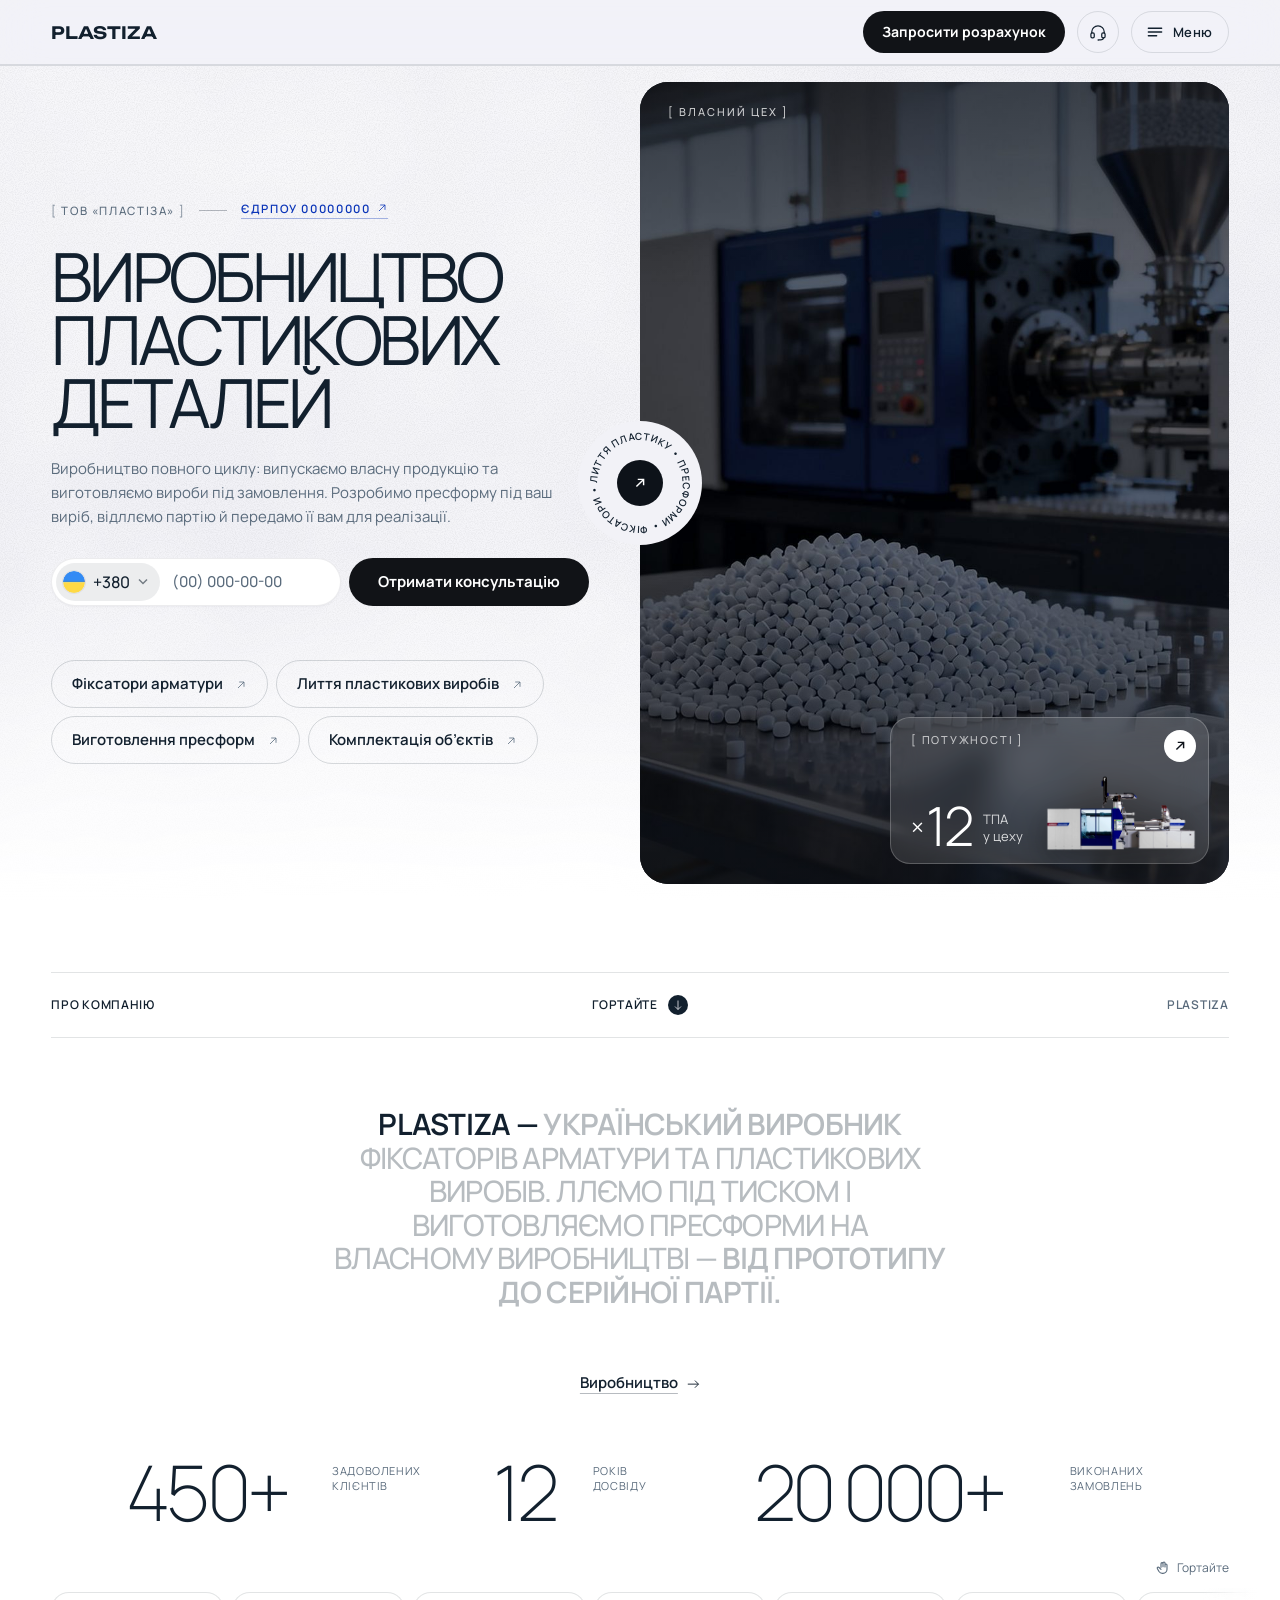
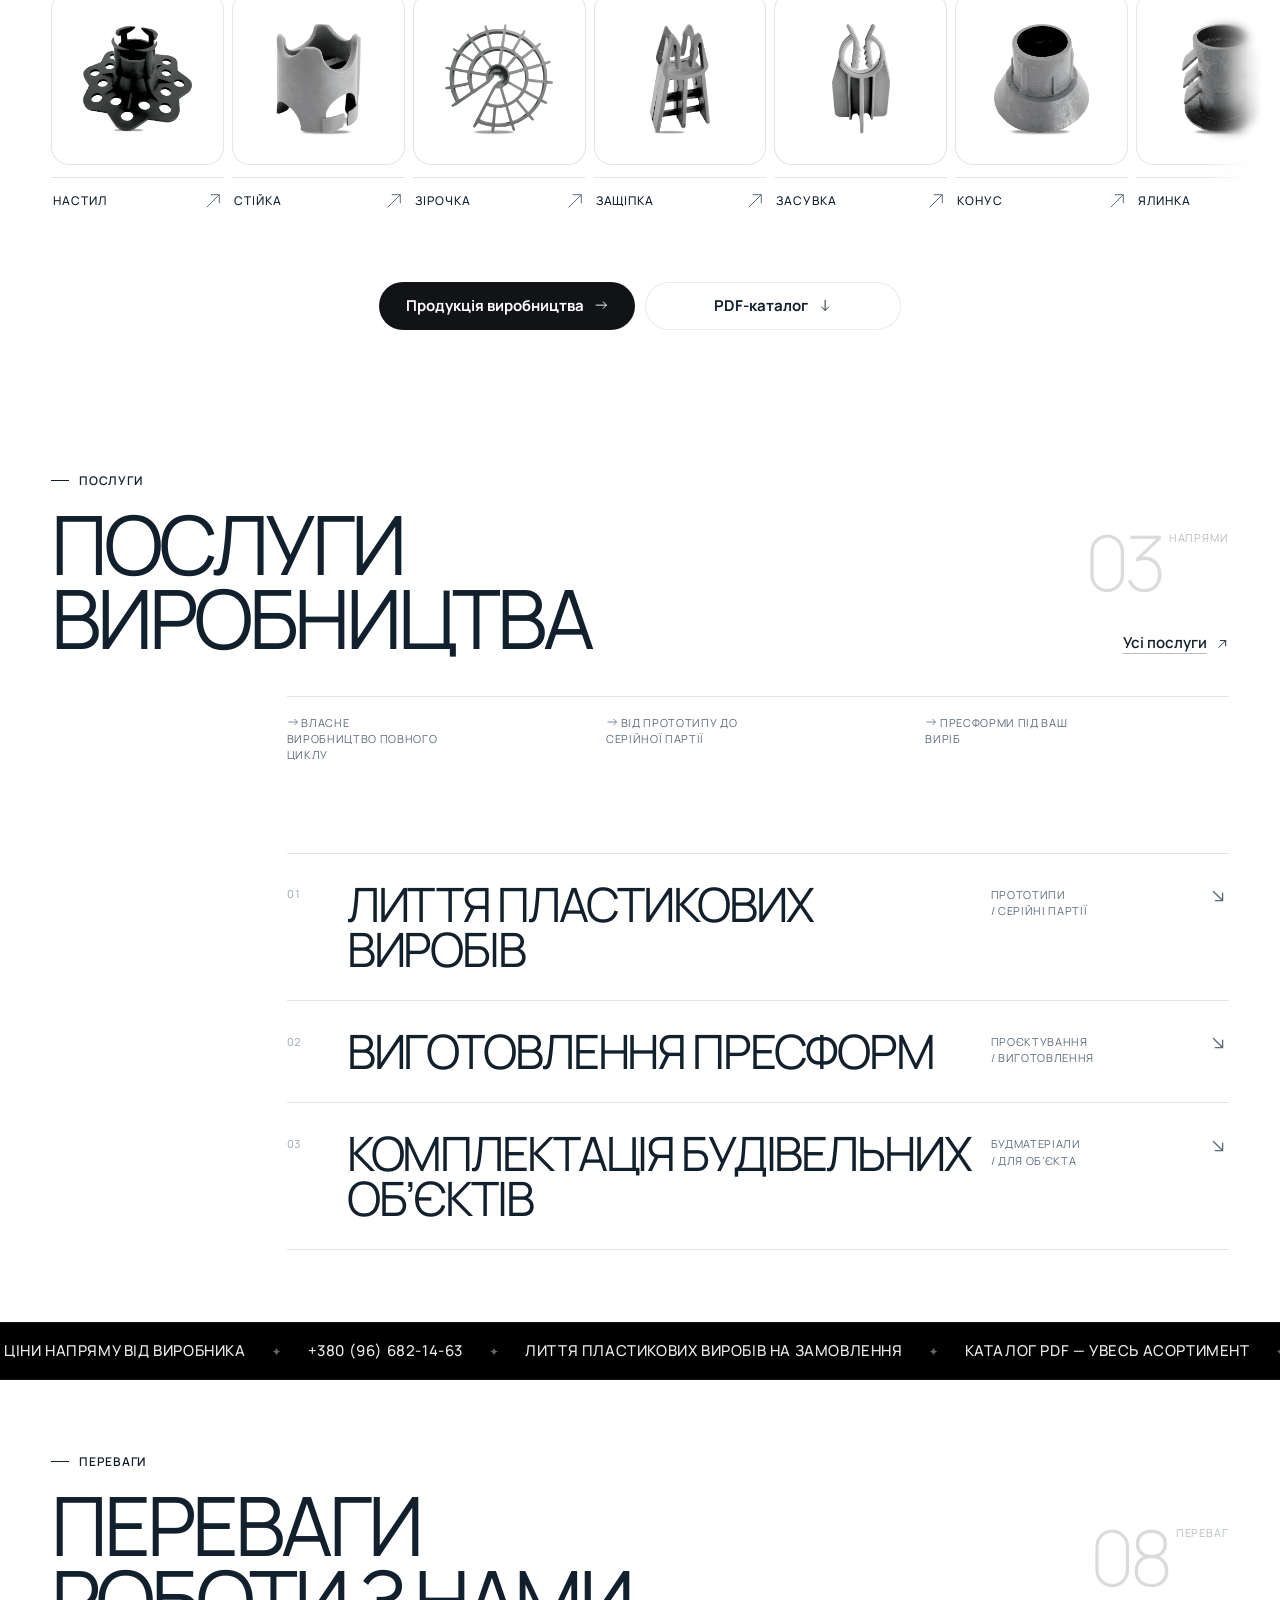
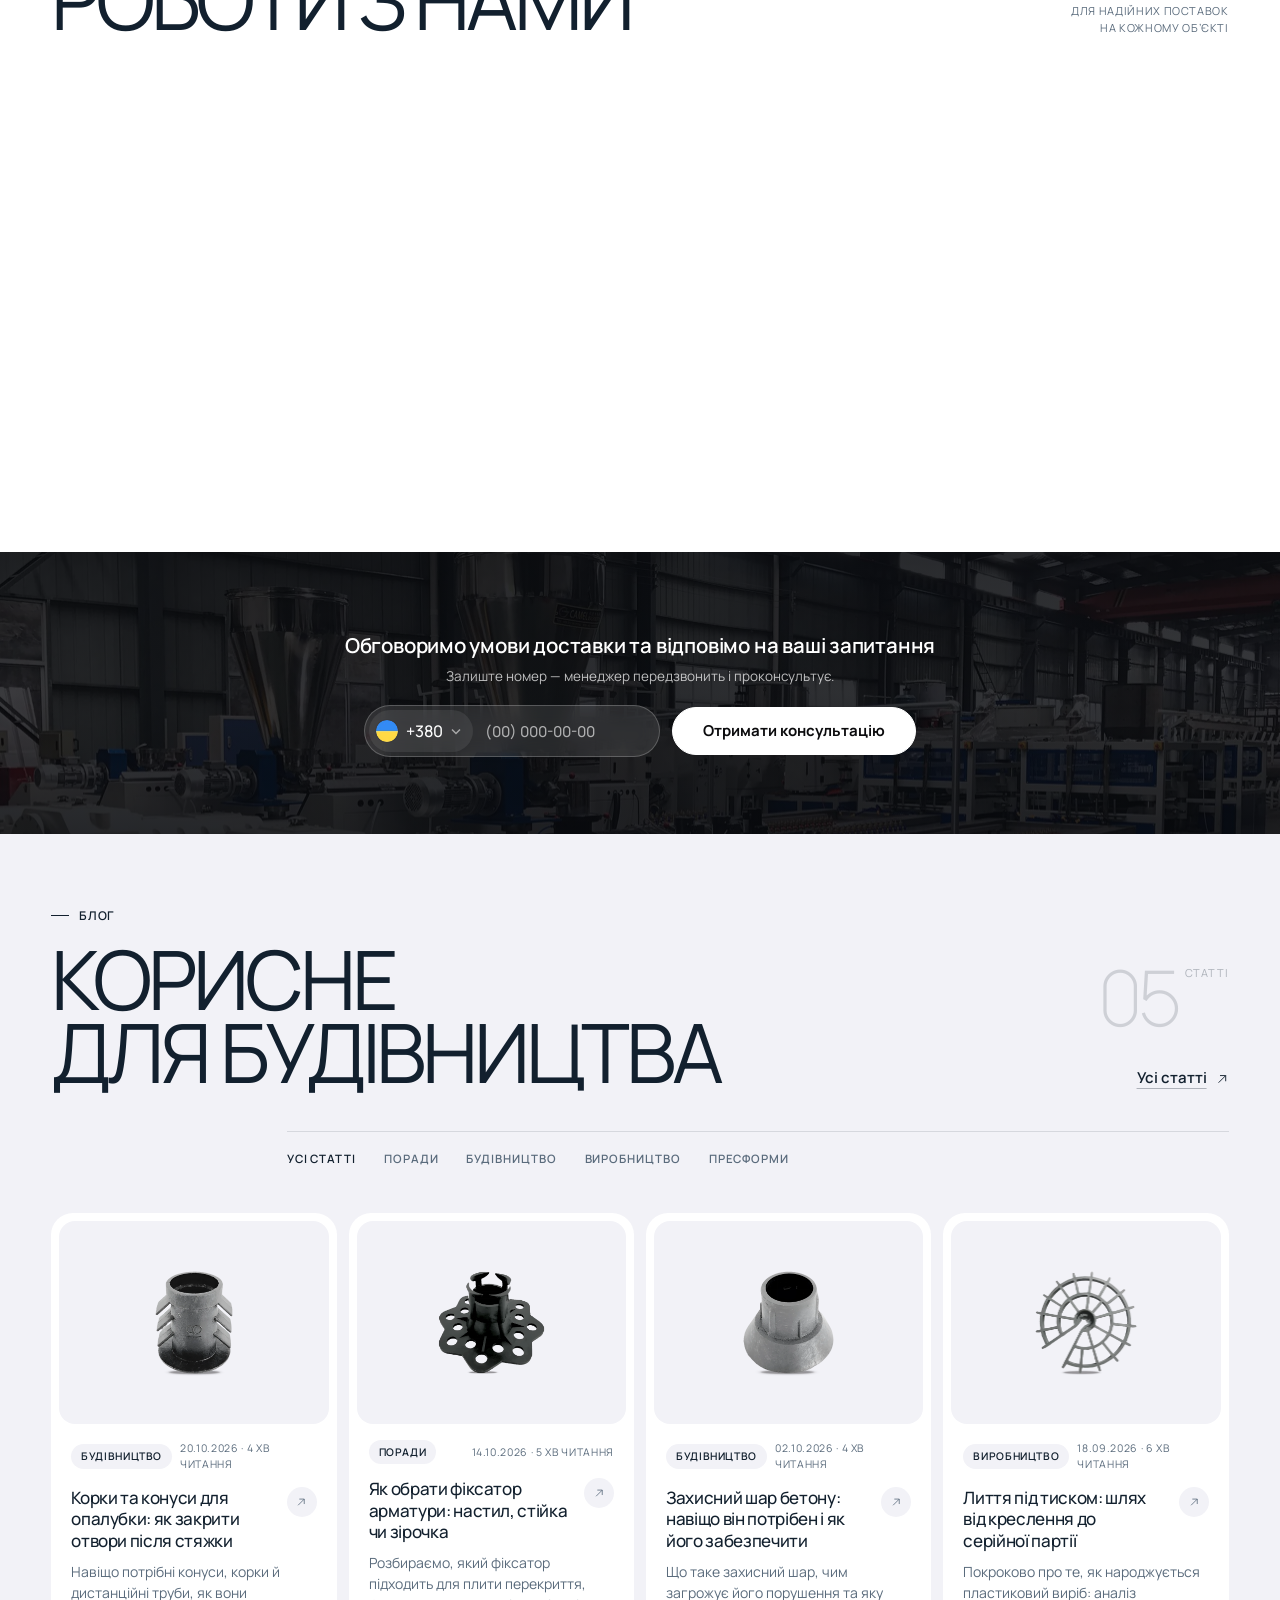
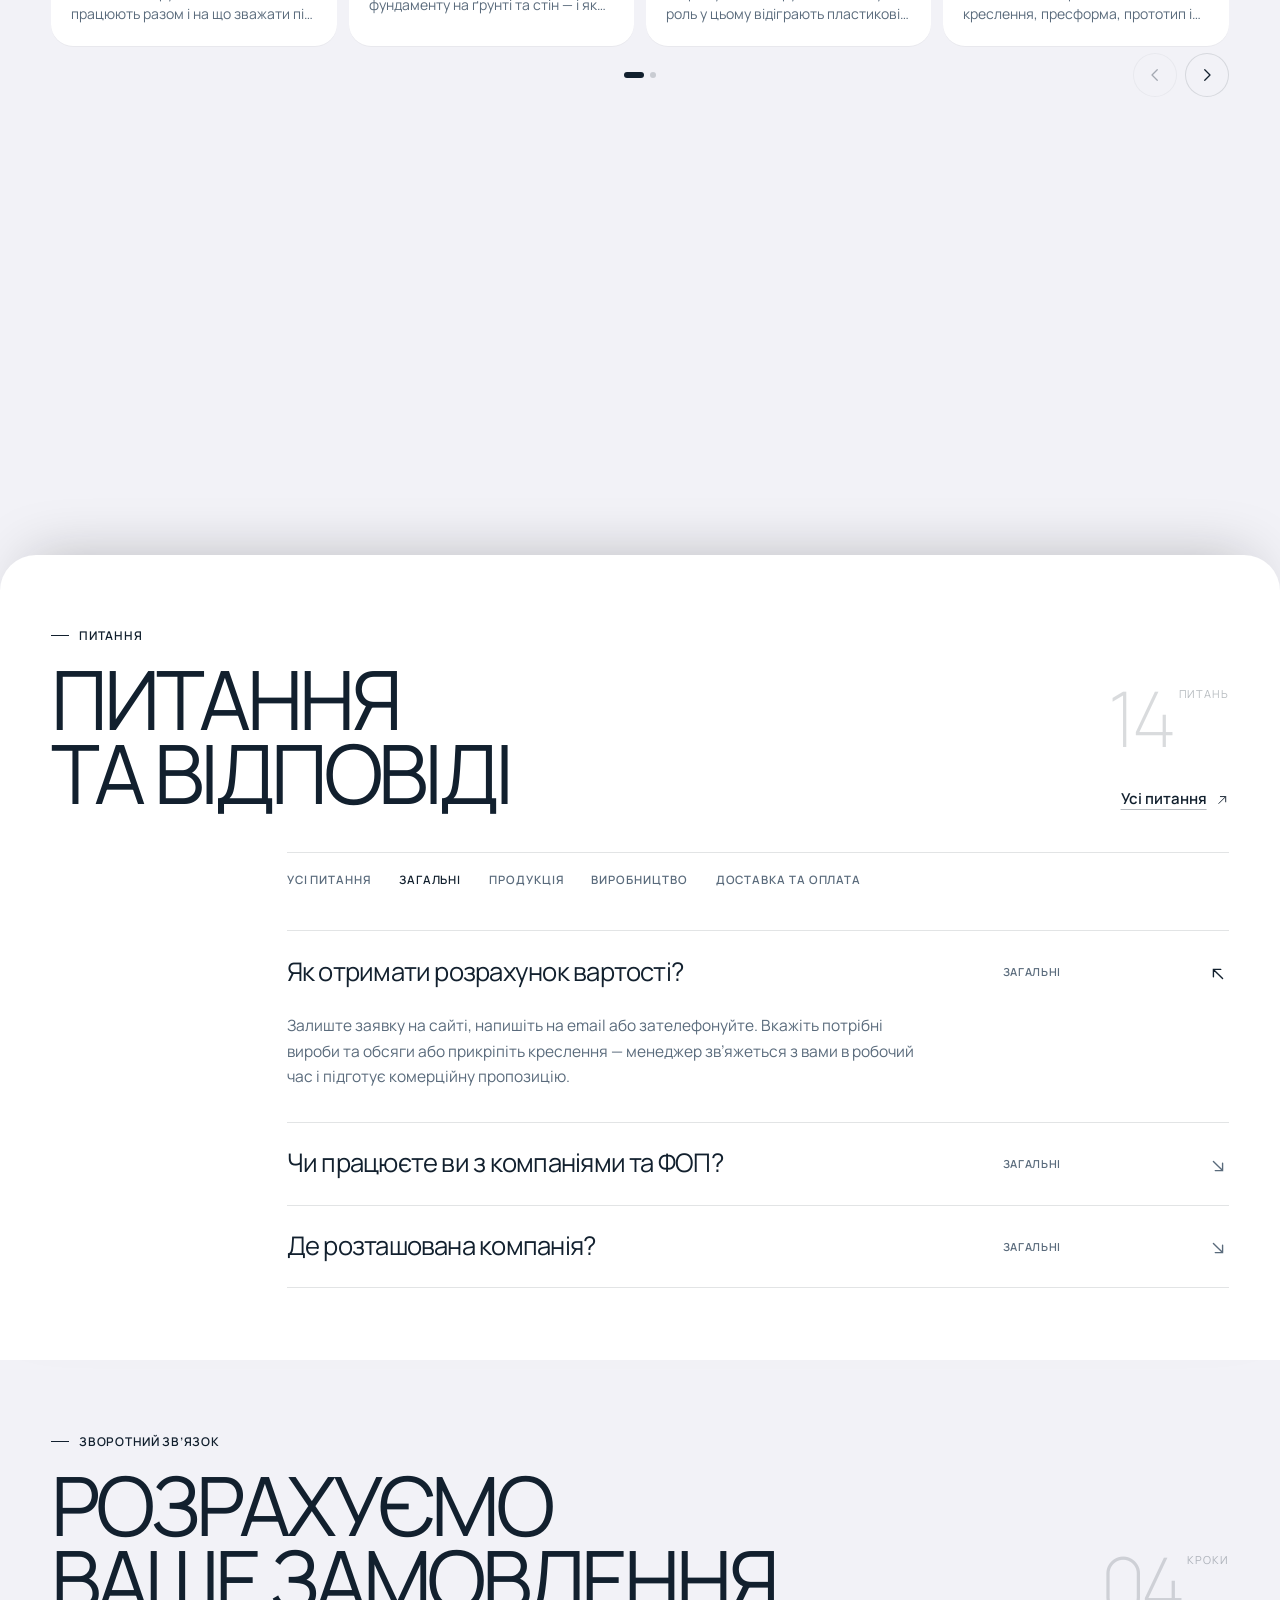
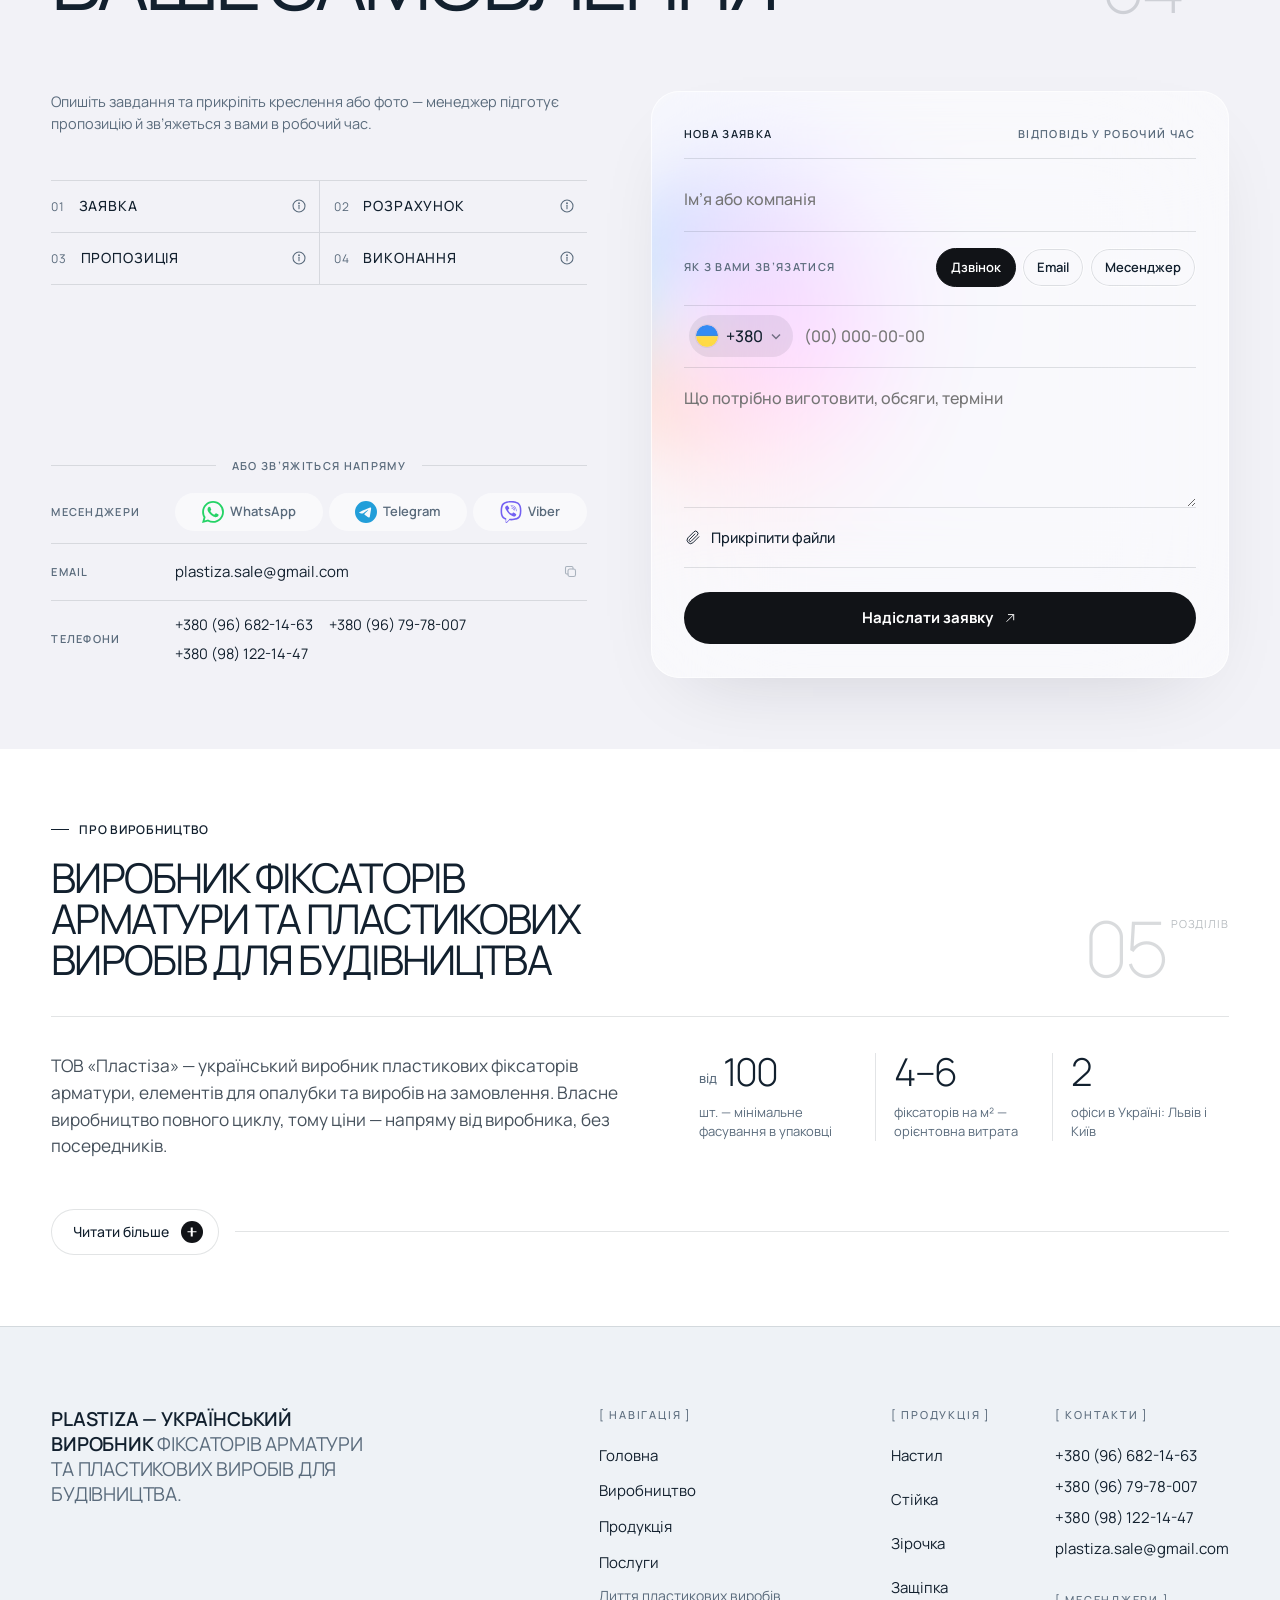
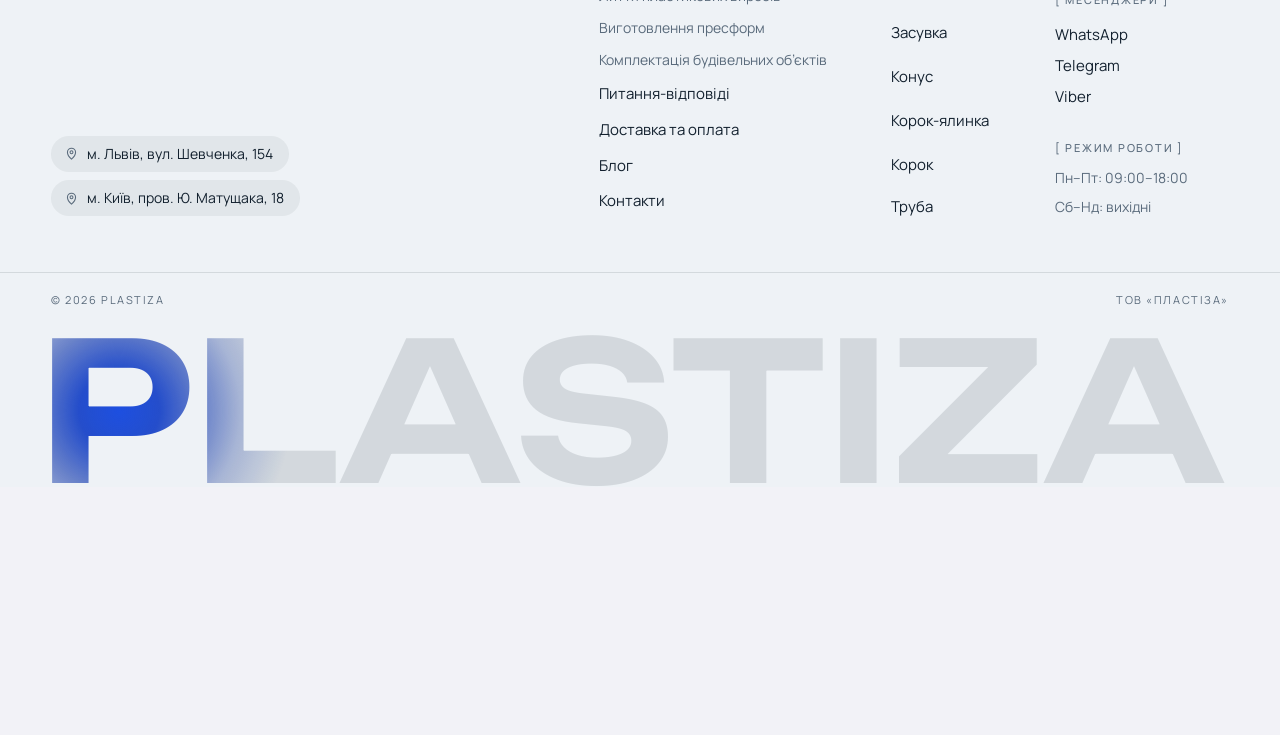
==== index.html @ 6dcd7403 "PDF: dark PLASTIZA wordmark preview page; share file only (no extra text) Co-Authored-By: Claude Opu" ====
<!DOCTYPE html>
<html lang="uk">
<head>
<meta charset="utf-8">
<meta name="viewport" content="width=device-width, initial-scale=1, viewport-fit=cover">
<title>PLASTIZA — виробник фіксаторів арматури та пластикових виробів</title>
<meta name="description" content="ТОВ «Пластіза» — український виробник пластикових фіксаторів арматури та елементів опалубки. Лиття пластикових виробів на замовлення, виготовлення пресформ, комплектація будівельних об’єктів. Ціни від виробника, доставка по Україні та в ЄС.">
<meta name="keywords" content="фіксатори арматури, пластикові фіксатори, елементи опалубки, лиття пластику, пресформи, комплектація будівельних об’єктів, виробник, Львів, Київ">
<link rel="canonical" href="https://plastiza.vercel.app/">
<meta name="robots" content="index, follow">
<meta name="theme-color" content="#F2F2F7" media="(prefers-color-scheme: light)">
<meta name="theme-color" content="#0A0A0C" media="(prefers-color-scheme: dark)">

<!-- Open Graph / соцмережі -->
<meta property="og:type" content="website">
<meta property="og:site_name" content="PLASTIZA">
<meta property="og:locale" content="uk_UA">
<meta property="og:title" content="PLASTIZA — виробник фіксаторів арматури та пластикових виробів">
<meta property="og:description" content="ТОВ «Пластіза» — український виробник пластикових фіксаторів арматури та елементів опалубки. Лиття пластикових виробів на замовлення, виготовлення пресформ, комплектація будівельних об’єктів. Ціни від виробника, доставка по Україні та в ЄС.">
<meta property="og:url" content="https://plastiza.vercel.app/">
<meta property="og:image" content="https://plastiza.vercel.app/assets/img/og-cover.jpg">
<meta name="twitter:card" content="summary_large_image">

<!-- Іконки -->
<link rel="icon" href="assets/icons/favicon.svg" type="image/svg+xml">
<link rel="apple-touch-icon" href="assets/icons/icon-180.png">
<link rel="manifest" href="site.webmanifest">

<!-- Шрифти -->
<link rel="preconnect" href="https://fonts.googleapis.com">
<link rel="preconnect" href="https://fonts.gstatic.com" crossorigin>
<link href="https://fonts.googleapis.com/css2?family=Manrope:wght@300;400;500;600;700;800&family=Unbounded:wght@300;400;500;600&family=Urbanist:wght@400;500;600&display=swap" rel="stylesheet">

<!-- Стилі -->
<link rel="stylesheet" href="css/styles.css?v=202610271848">

<!-- Структуровані дані для Google -->
<script type="application/ld+json">
{
  "@context": "https://schema.org",
  "@type": "Organization",
  "name": "ТОВ «Пластіза»",
  "alternateName": "PLASTIZA",
  "url": "https://plastiza.vercel.app/",
  "logo": "https://plastiza.vercel.app/assets/icons/icon-512.png",
  "email": "plastiza.sale@gmail.com",
  "telephone": [
    "+380966821463",
    "+380967978007",
    "+380981221447"
  ],
  "address": [
    {
      "@type": "PostalAddress",
      "streetAddress": "вул. Шевченка, 154",
      "addressLocality": "Львів",
      "postalCode": "79042",
      "addressCountry": "UA"
    },
    {
      "@type": "PostalAddress",
      "streetAddress": "пров. Ю. Матущака, 18",
      "addressLocality": "Київ",
      "postalCode": "03124",
      "addressCountry": "UA"
    }
  ],
  "areaServed": [
    "UA",
    "EU"
  ],
  "sameAs": []
}
</script>
</head>
<body>
<aside id="side"></aside><div class="scrim" id="scrim"></div>
<header class="top"><div class="wrap tb"><button class="hl" data-go="home">PLASTIZA</button><button class="btn" id="tcta" data-rfq="PLASTIZA"></button><button class="ic" id="burger" aria-label="Menu" aria-expanded="false" aria-controls="side">☰</button></div></header>
<main><div id="view"></div><footer id="foot"></footer></main>
<dialog id="dlg"><h3 id="dt"></h3><form class="f" id="f" method="dialog"><input id="fn" required><input id="fp" type="tel" inputmode="tel" autocomplete="tel" required><input id="fq" type="number" min="1"><div class="row"><button class="btn" type="submit" id="fs"></button><button class="btn g" type="button" id="fc"></button></div></form></dialog>
<div class="toast" id="toast" role="status"></div>

<noscript>
  <section style="max-width:720px;margin:40px auto;padding:0 16px;font-family:system-ui,sans-serif">
    <h1>PLASTIZA — виробник фіксаторів арматури та пластикових виробів</h1>
    <p>ТОВ «Пластіза» — український виробник пластикових фіксаторів арматури та елементів опалубки. Лиття пластикових виробів на замовлення, виготовлення пресформ, комплектація будівельних об’єктів. Ціни від виробника, доставка по Україні та в ЄС.</p>
    <p>Телефони: +380 (96) 682-14-63, +380 (96) 79-78-007, +380 (98) 122-14-47 · Email: plastiza.sale@gmail.com</p>
  </section>
</noscript>

<script src="js/app.js?v=202610271848" defer></script>
</body>
</html>
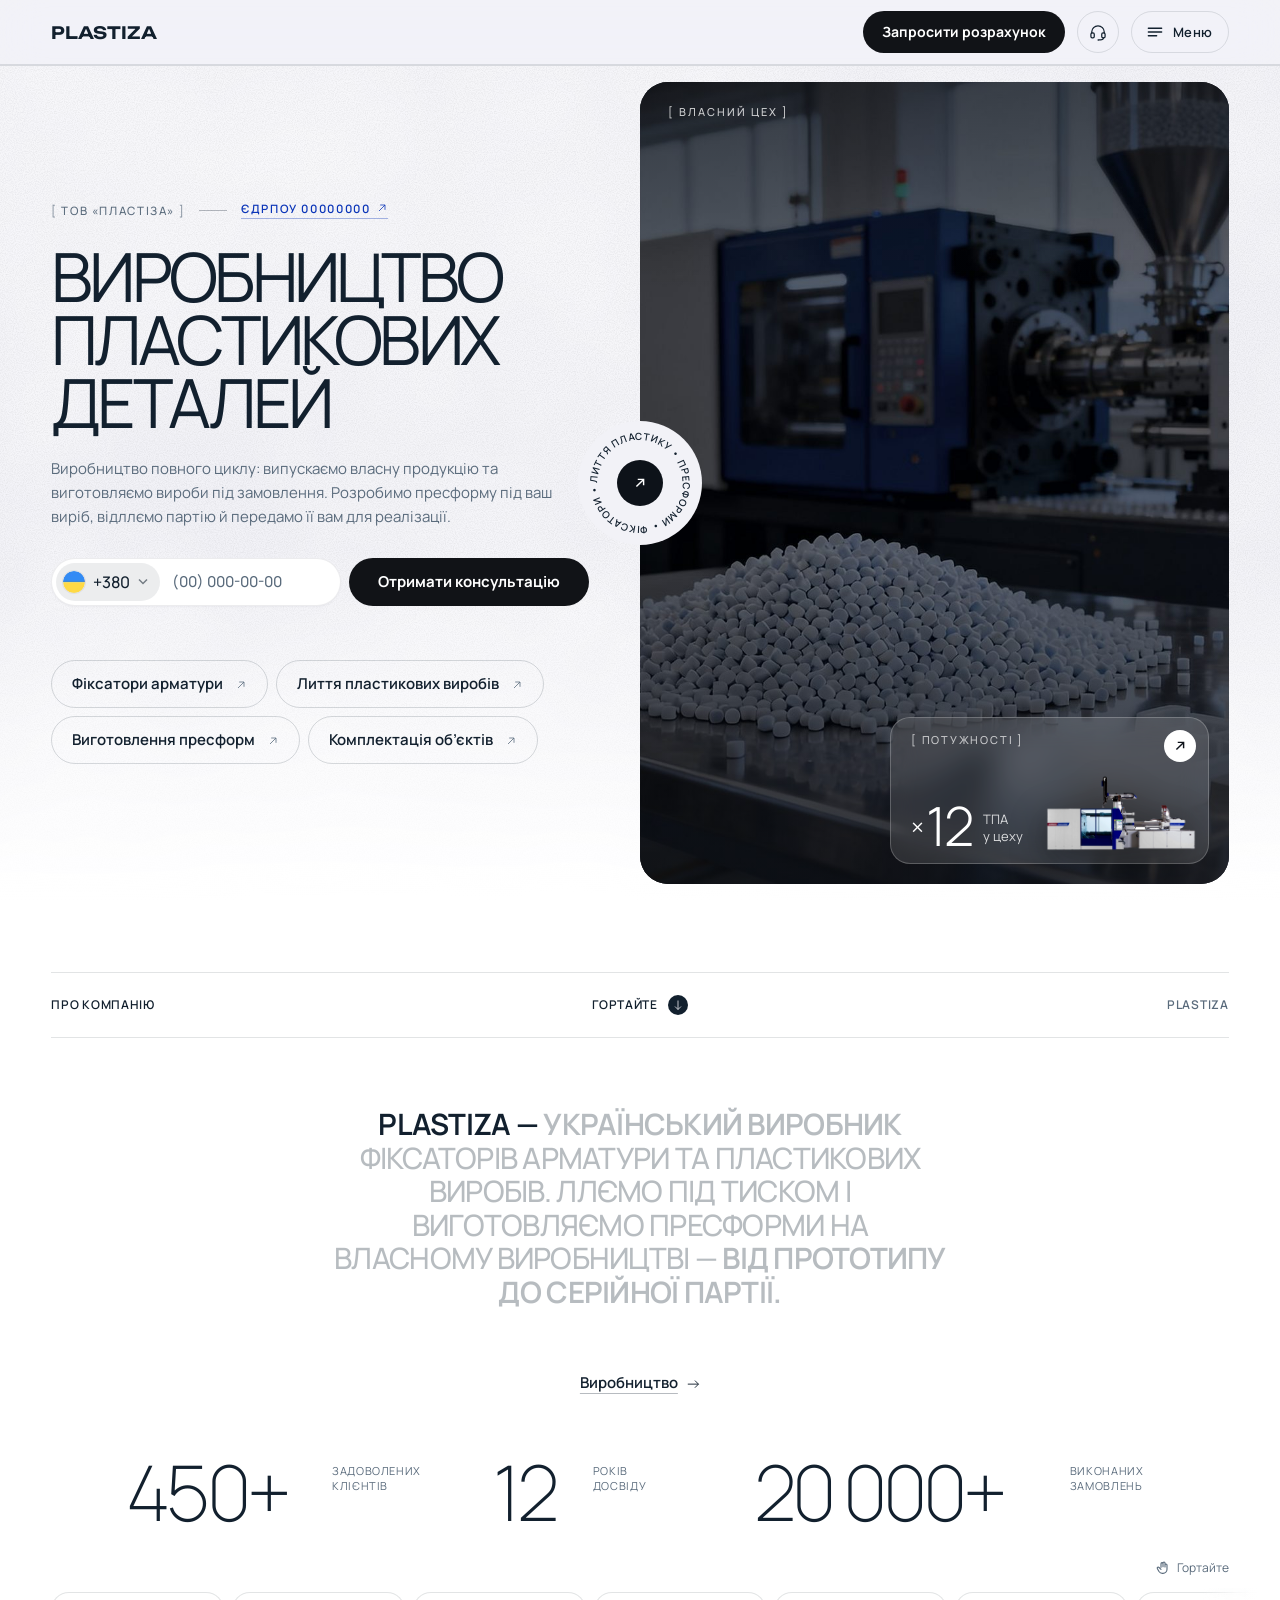
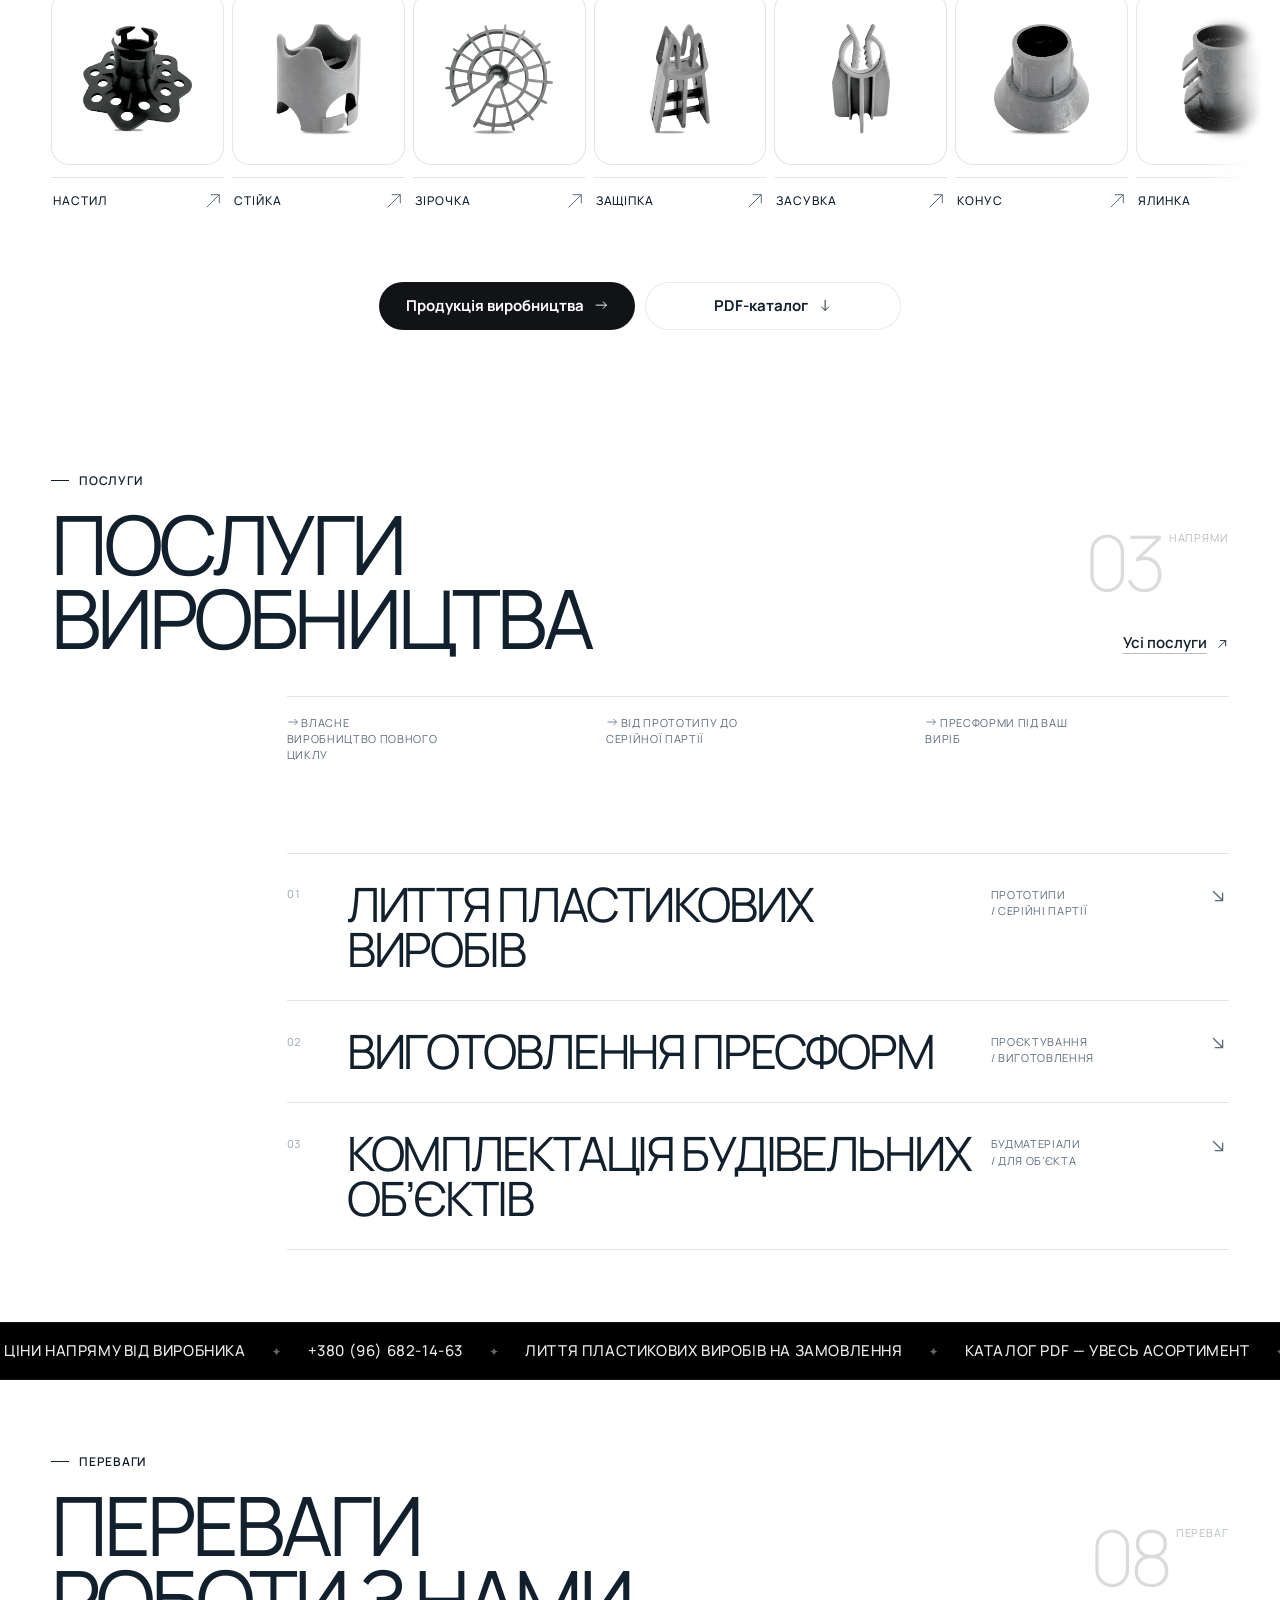
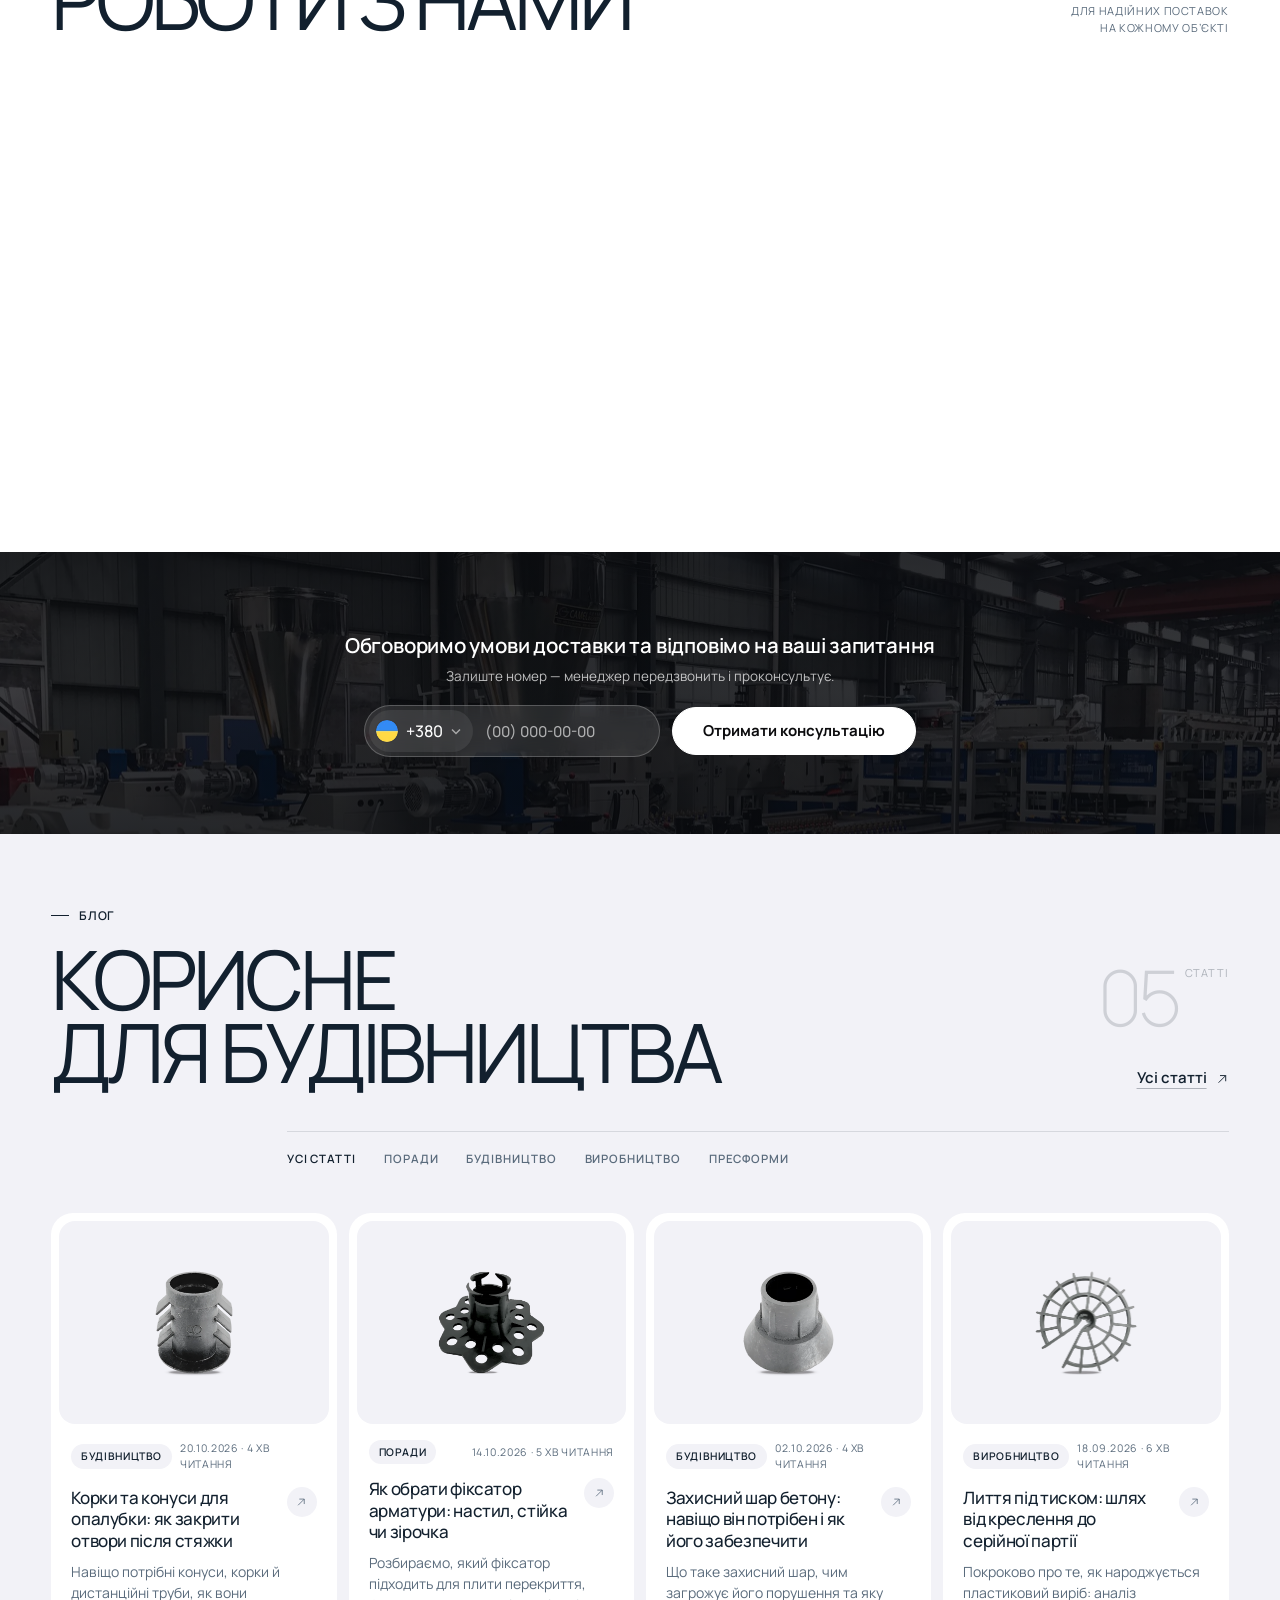
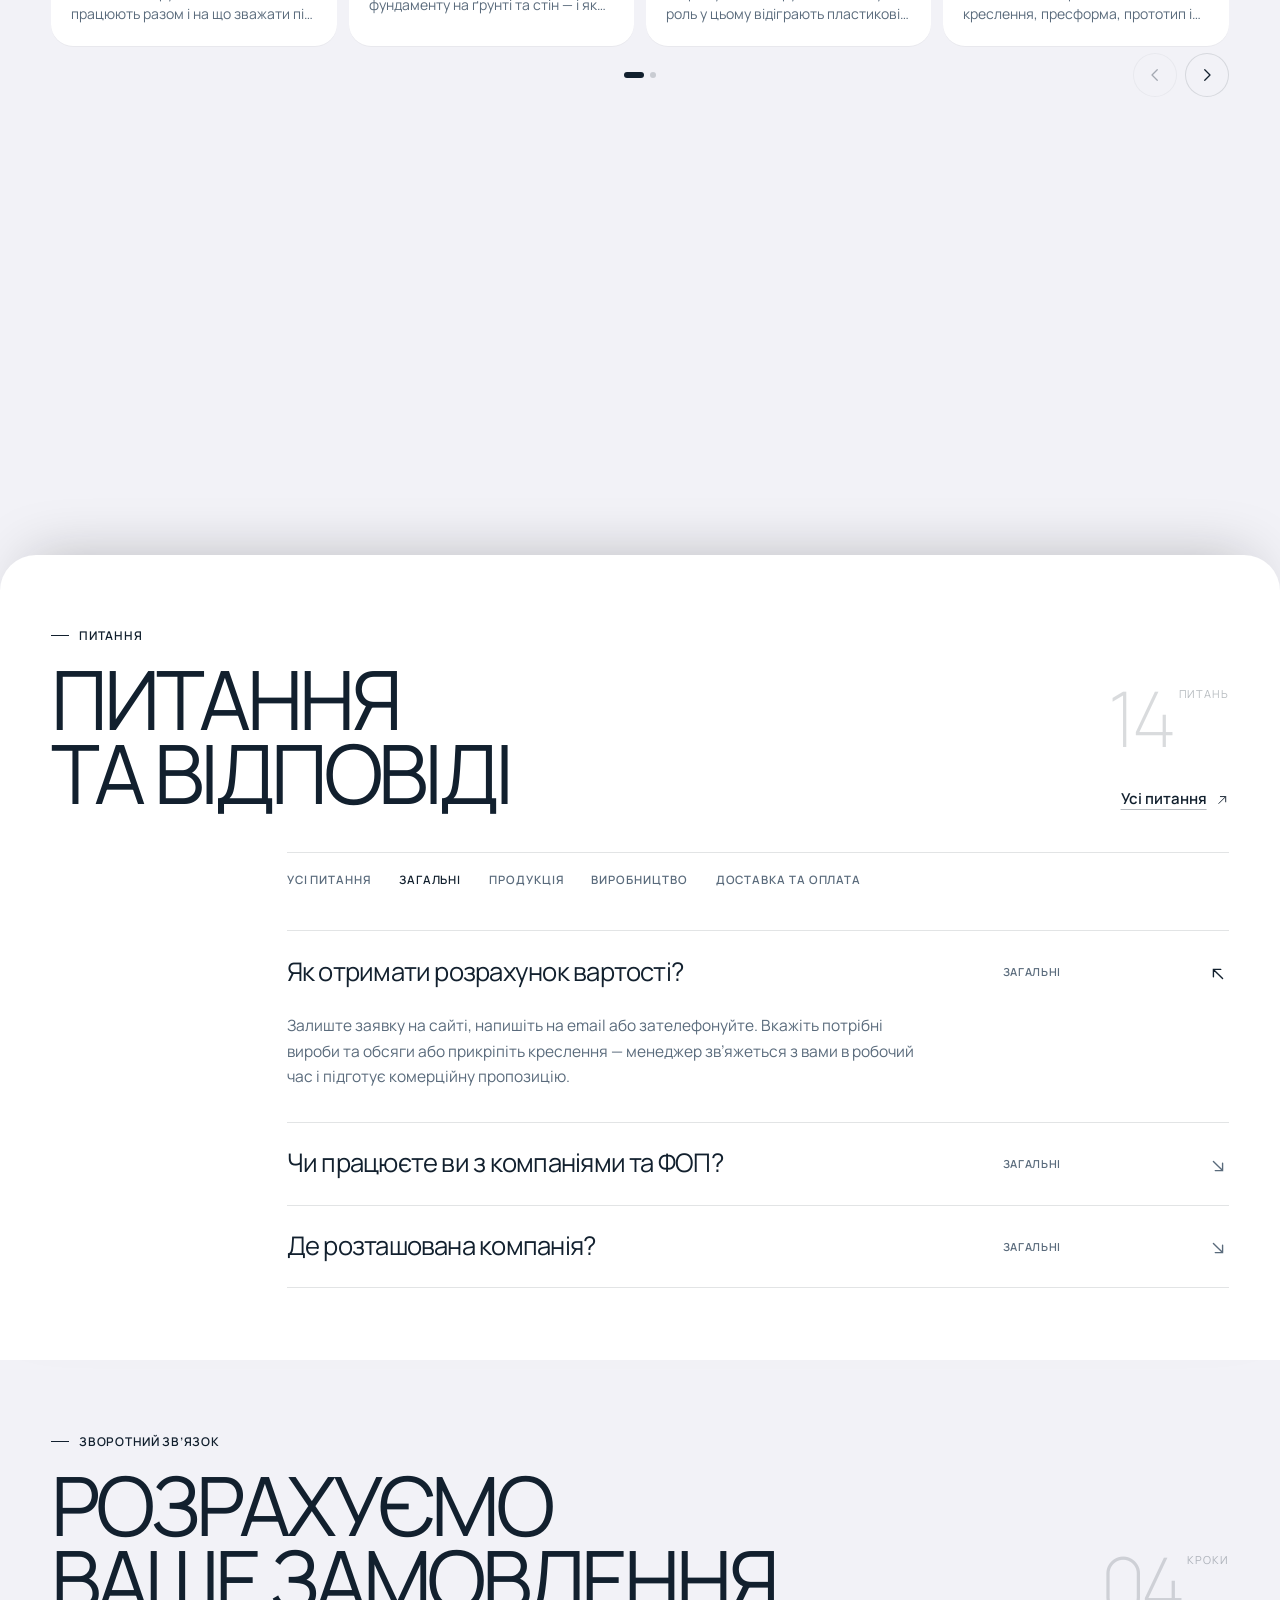
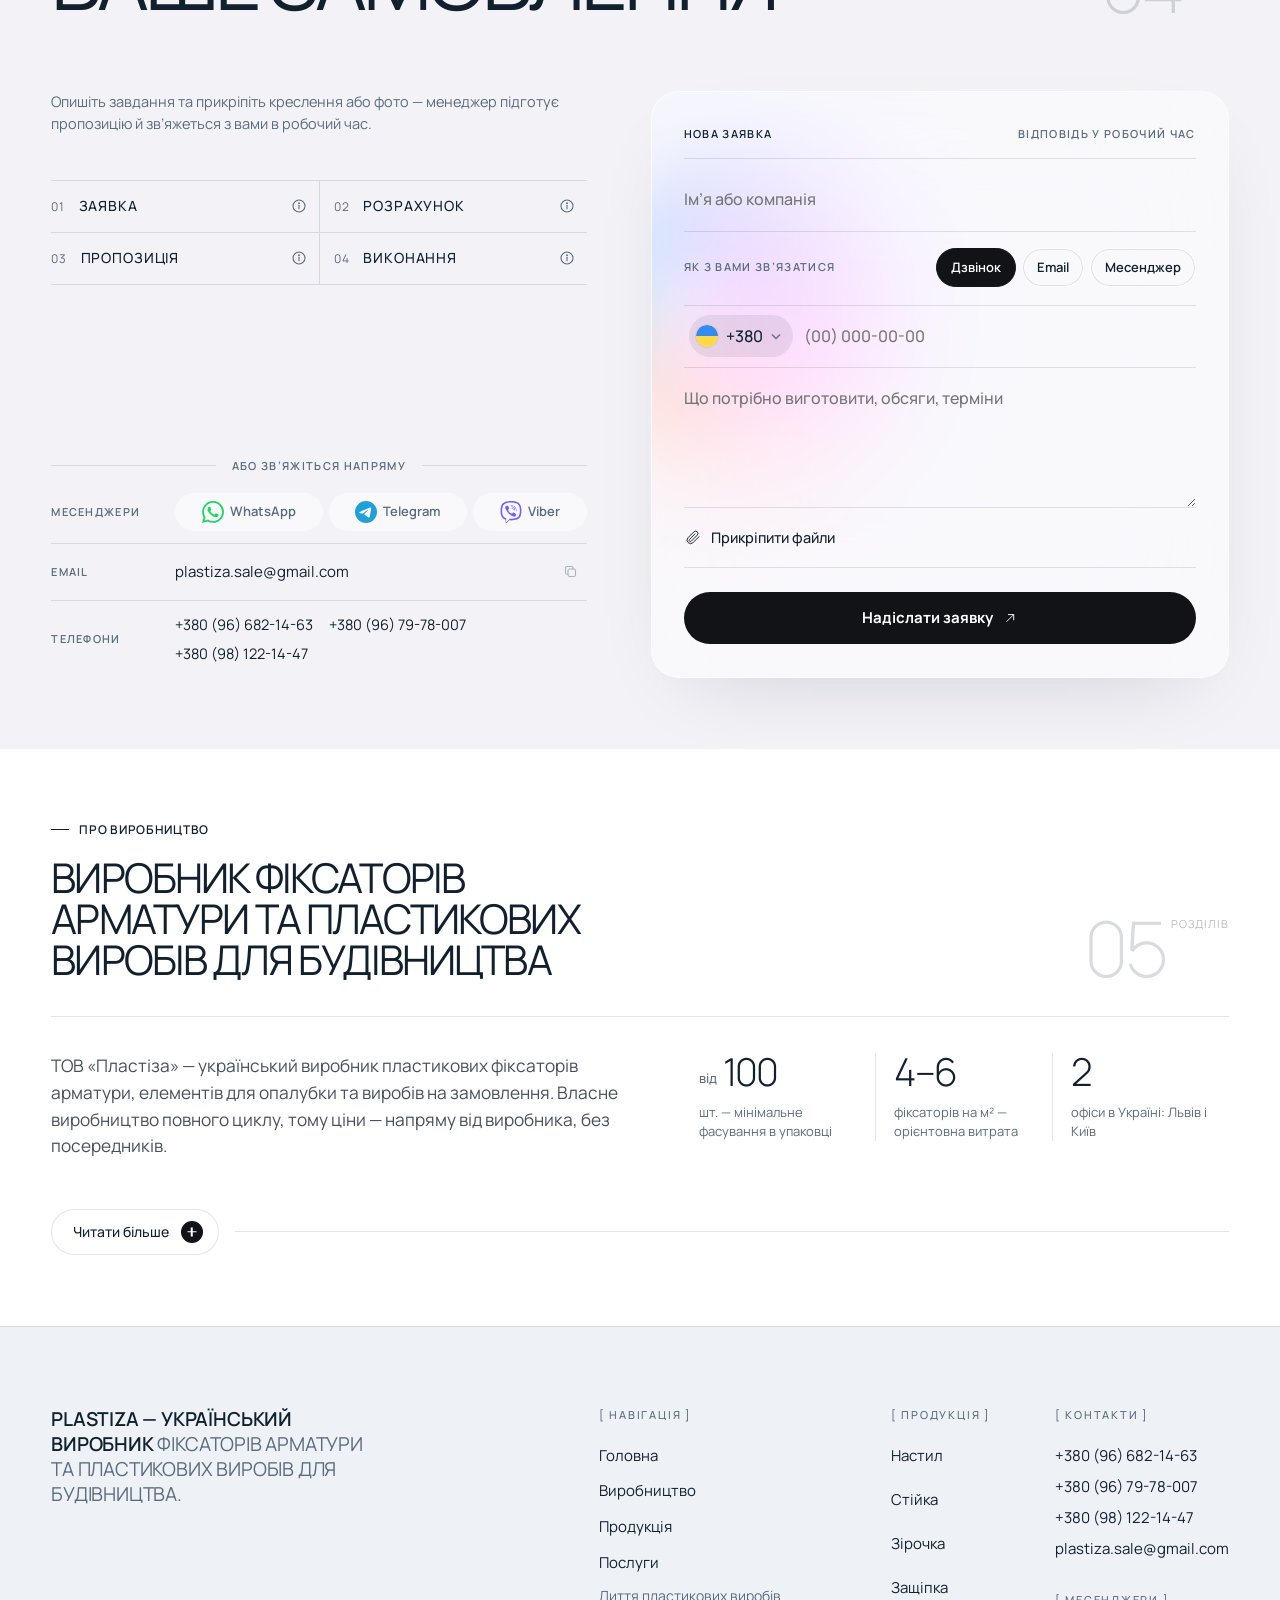
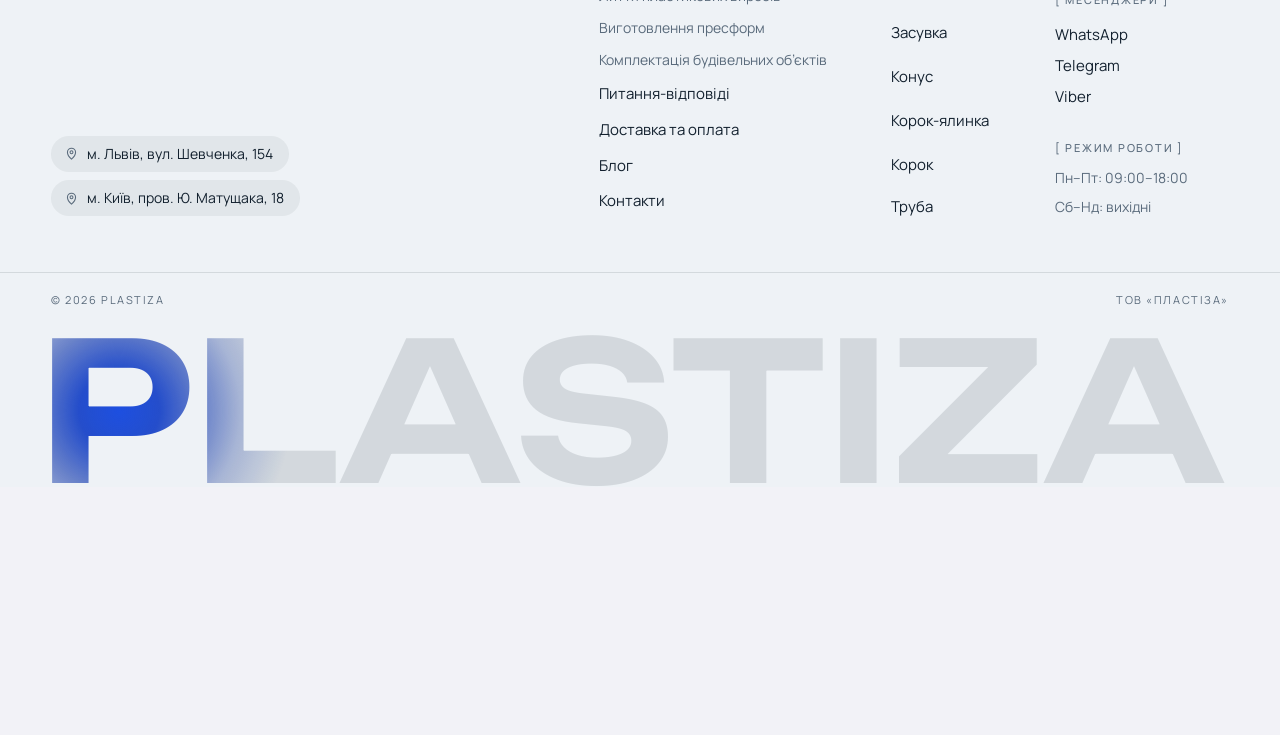
==== commit 5098374b: "Telegram bot: /api/lead, /api/tg-webhook, /api/tg-setup; site forms post leads with files Co-Authore" ====
--- a/index.html
+++ b/index.html
@@ -32,7 +32,7 @@
 <link href="https://fonts.googleapis.com/css2?family=Manrope:wght@300;400;500;600;700;800&family=Unbounded:wght@300;400;500;600&family=Urbanist:wght@400;500;600&display=swap" rel="stylesheet">
 
 <!-- Стилі -->
-<link rel="stylesheet" href="css/styles.css?v=202610271848">
+<link rel="stylesheet" href="css/styles.css?v=202610271904">
 
 <!-- Структуровані дані для Google -->
 <script type="application/ld+json">
@@ -88,6 +88,6 @@
   </section>
 </noscript>
 
-<script src="js/app.js?v=202610271848" defer></script>
+<script src="js/app.js?v=202610271904" defer></script>
 </body>
 </html>
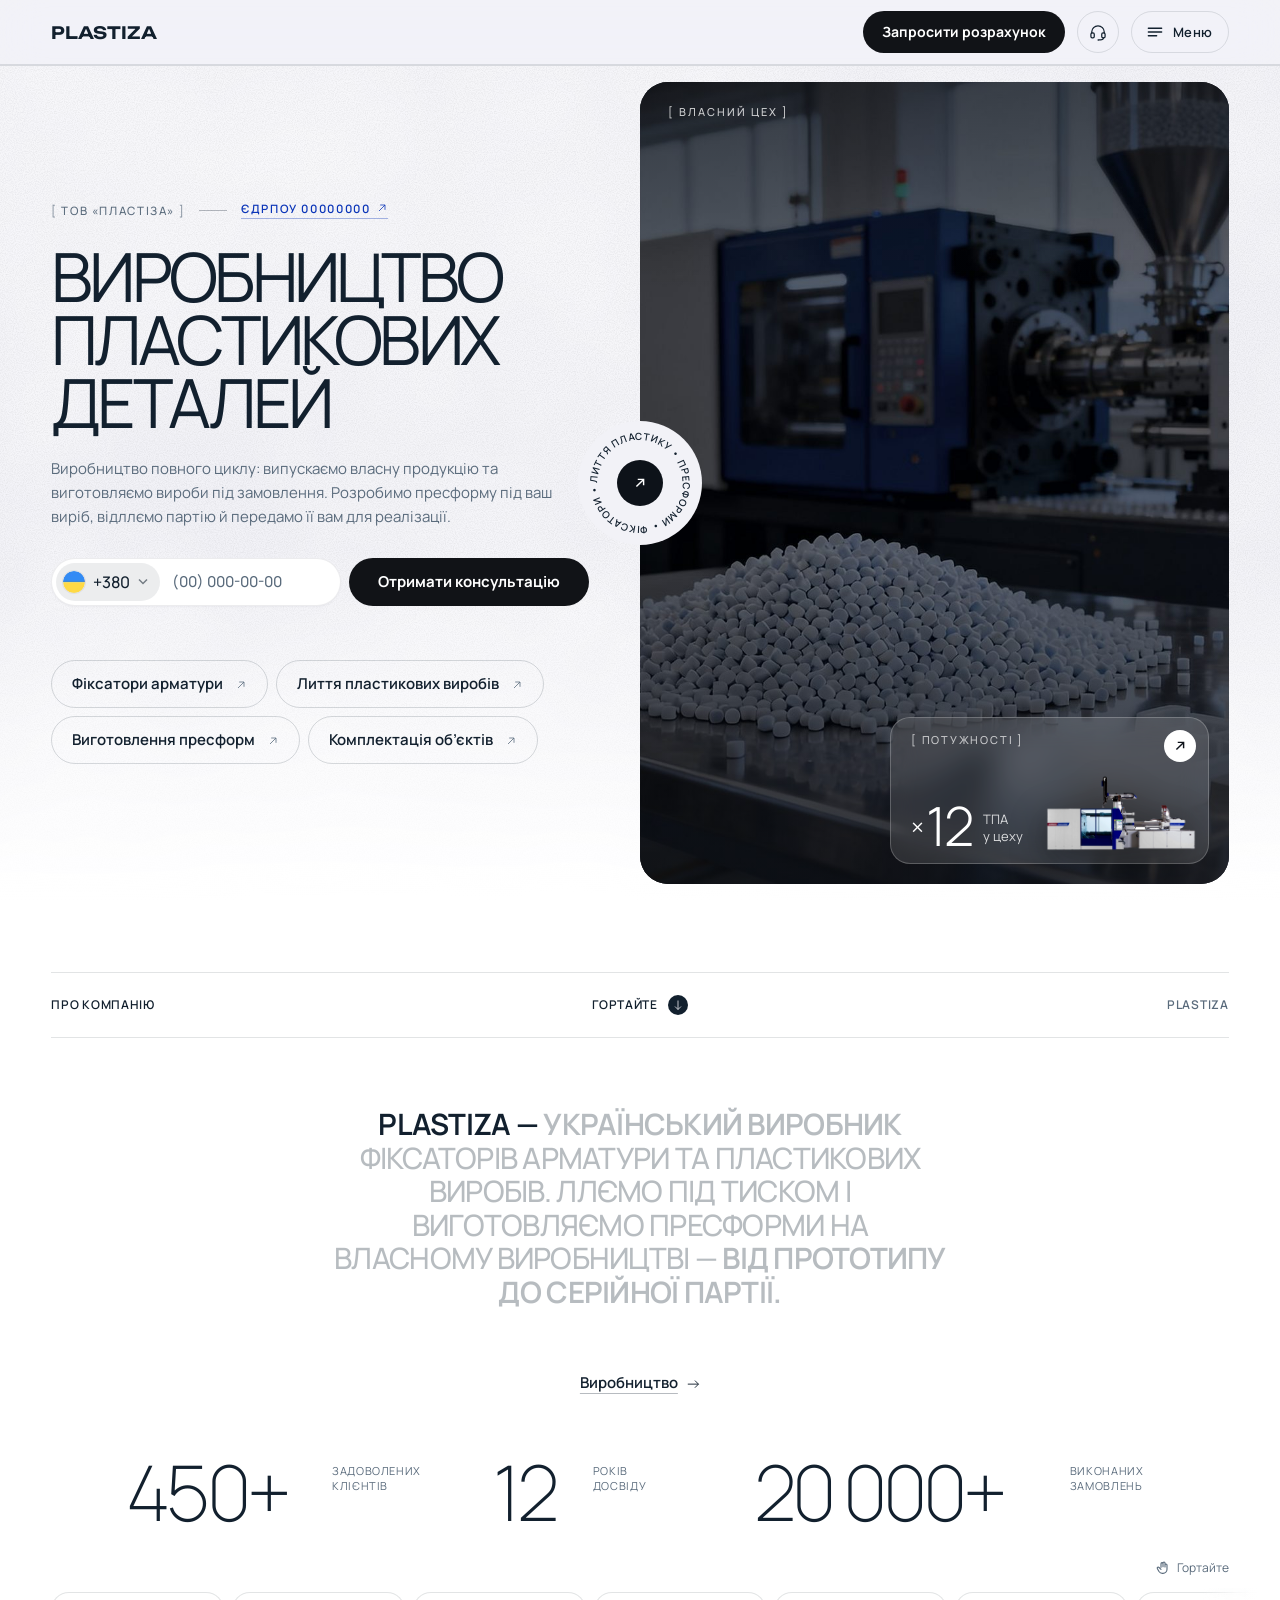
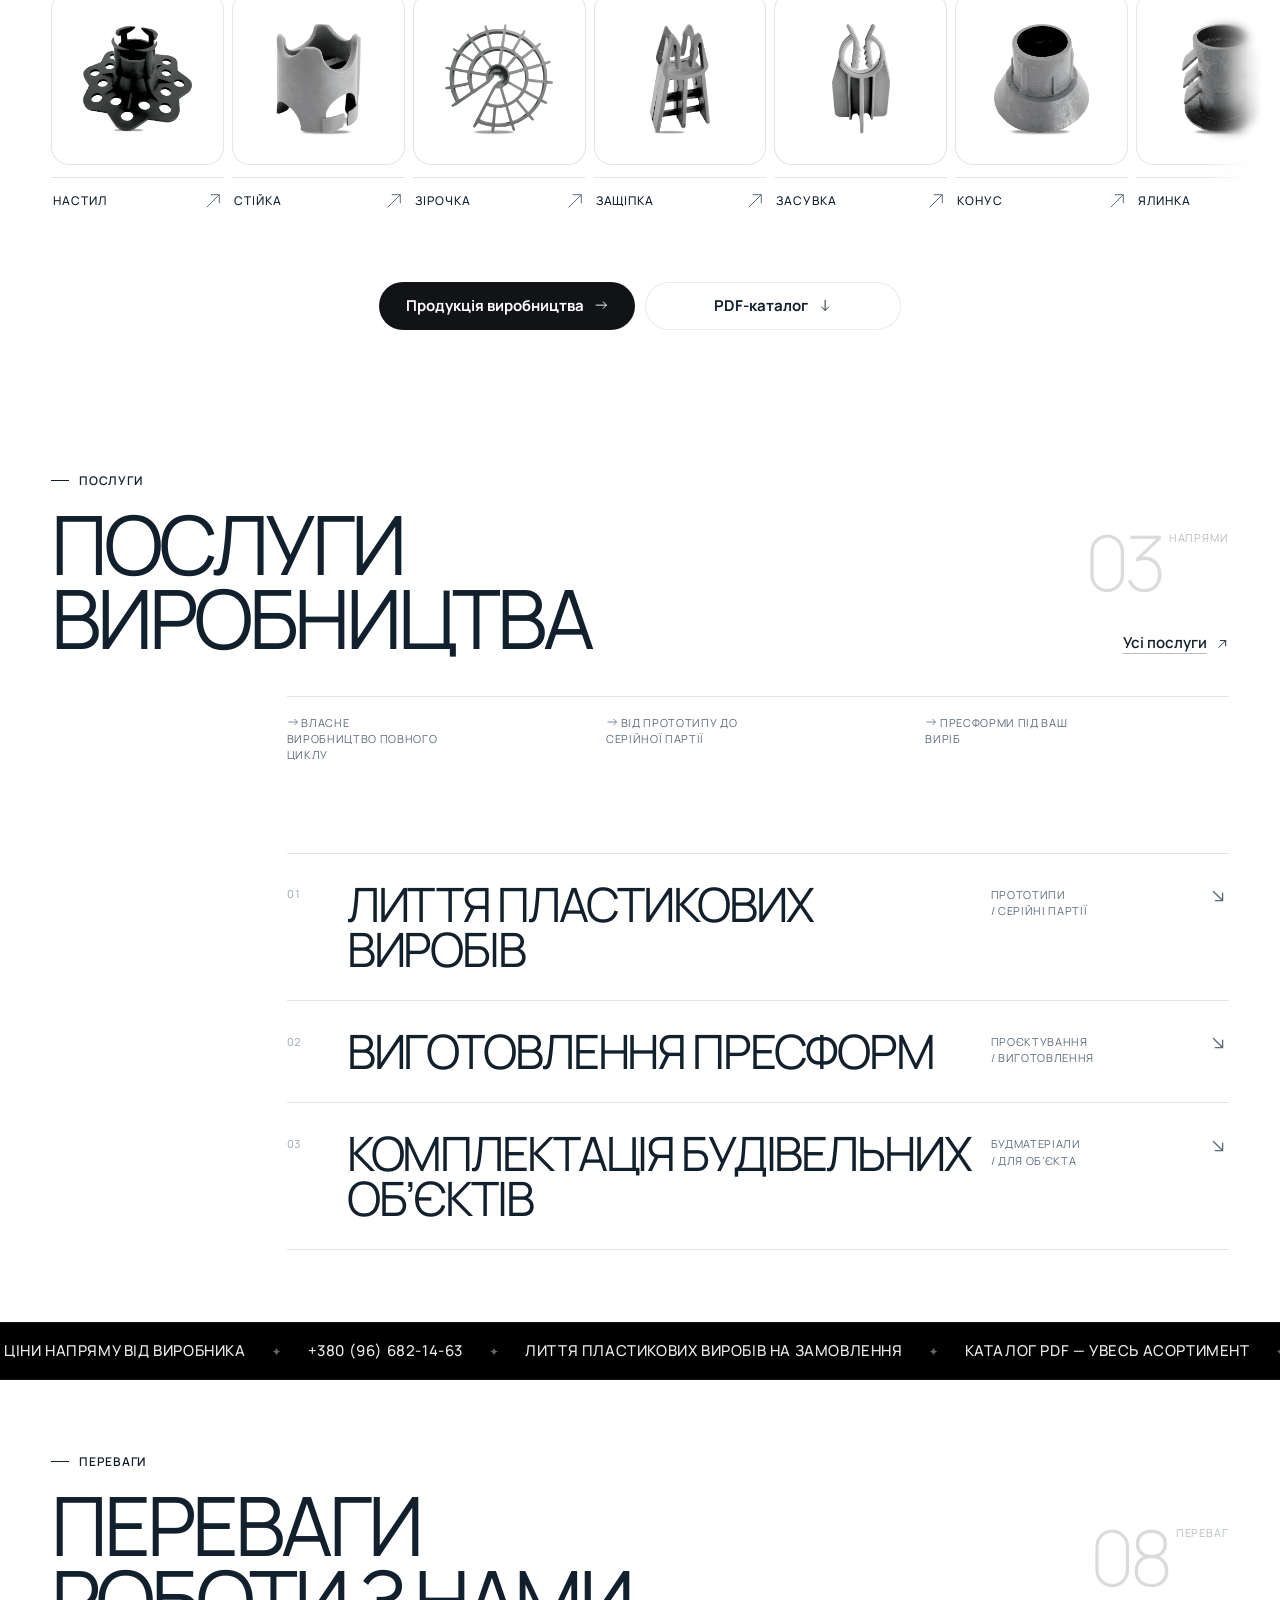
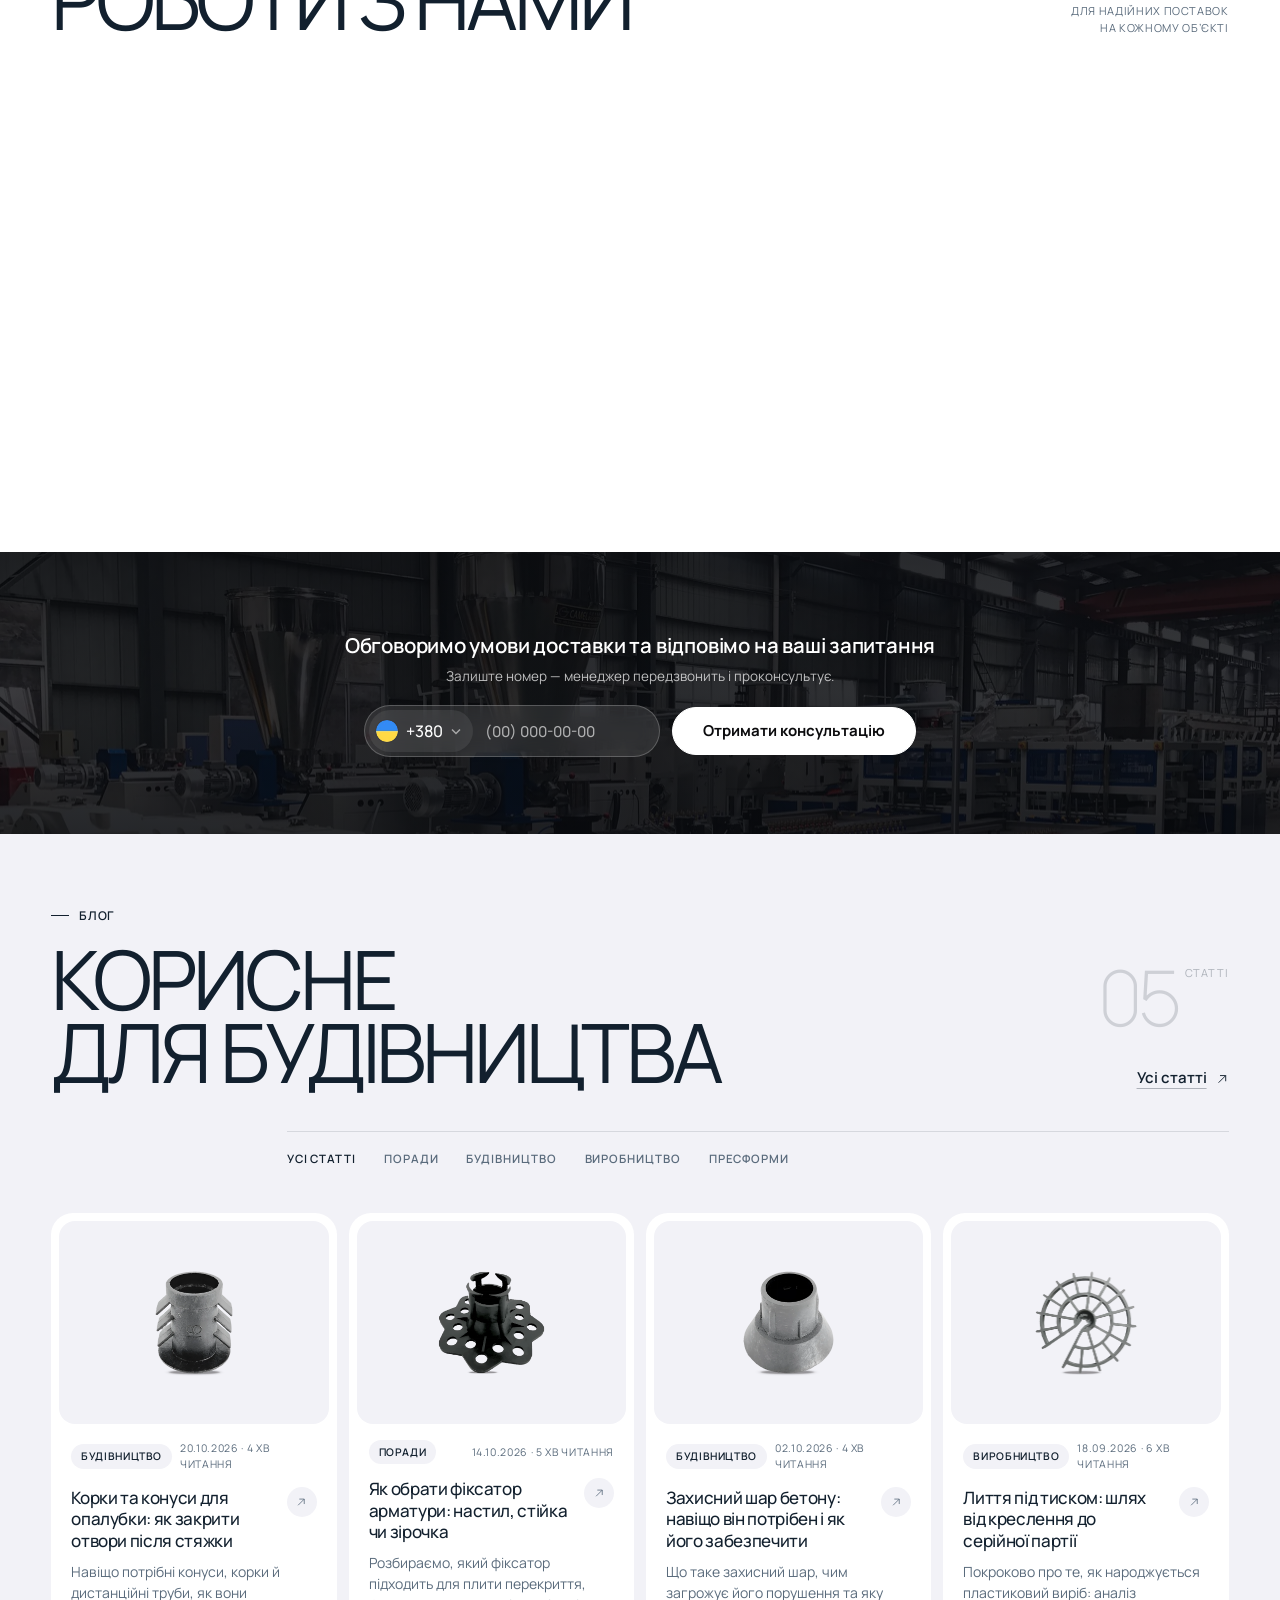
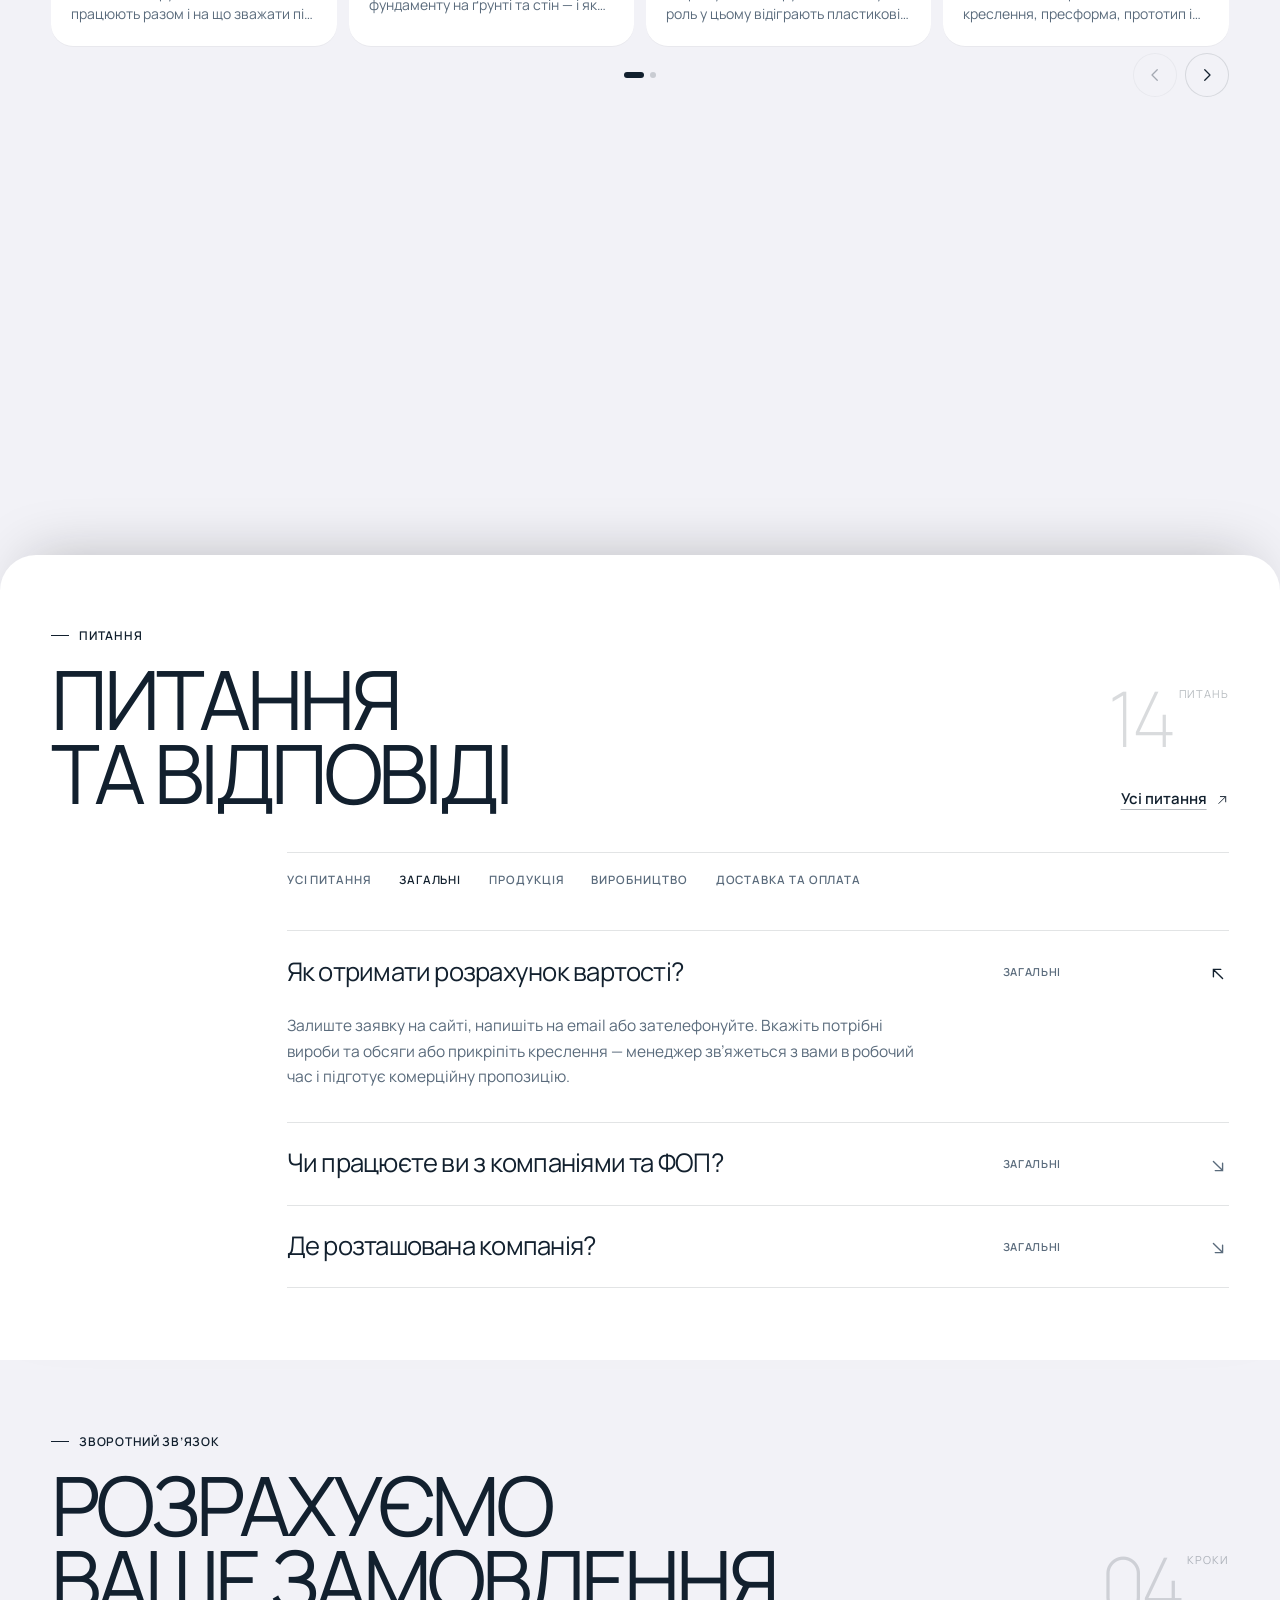
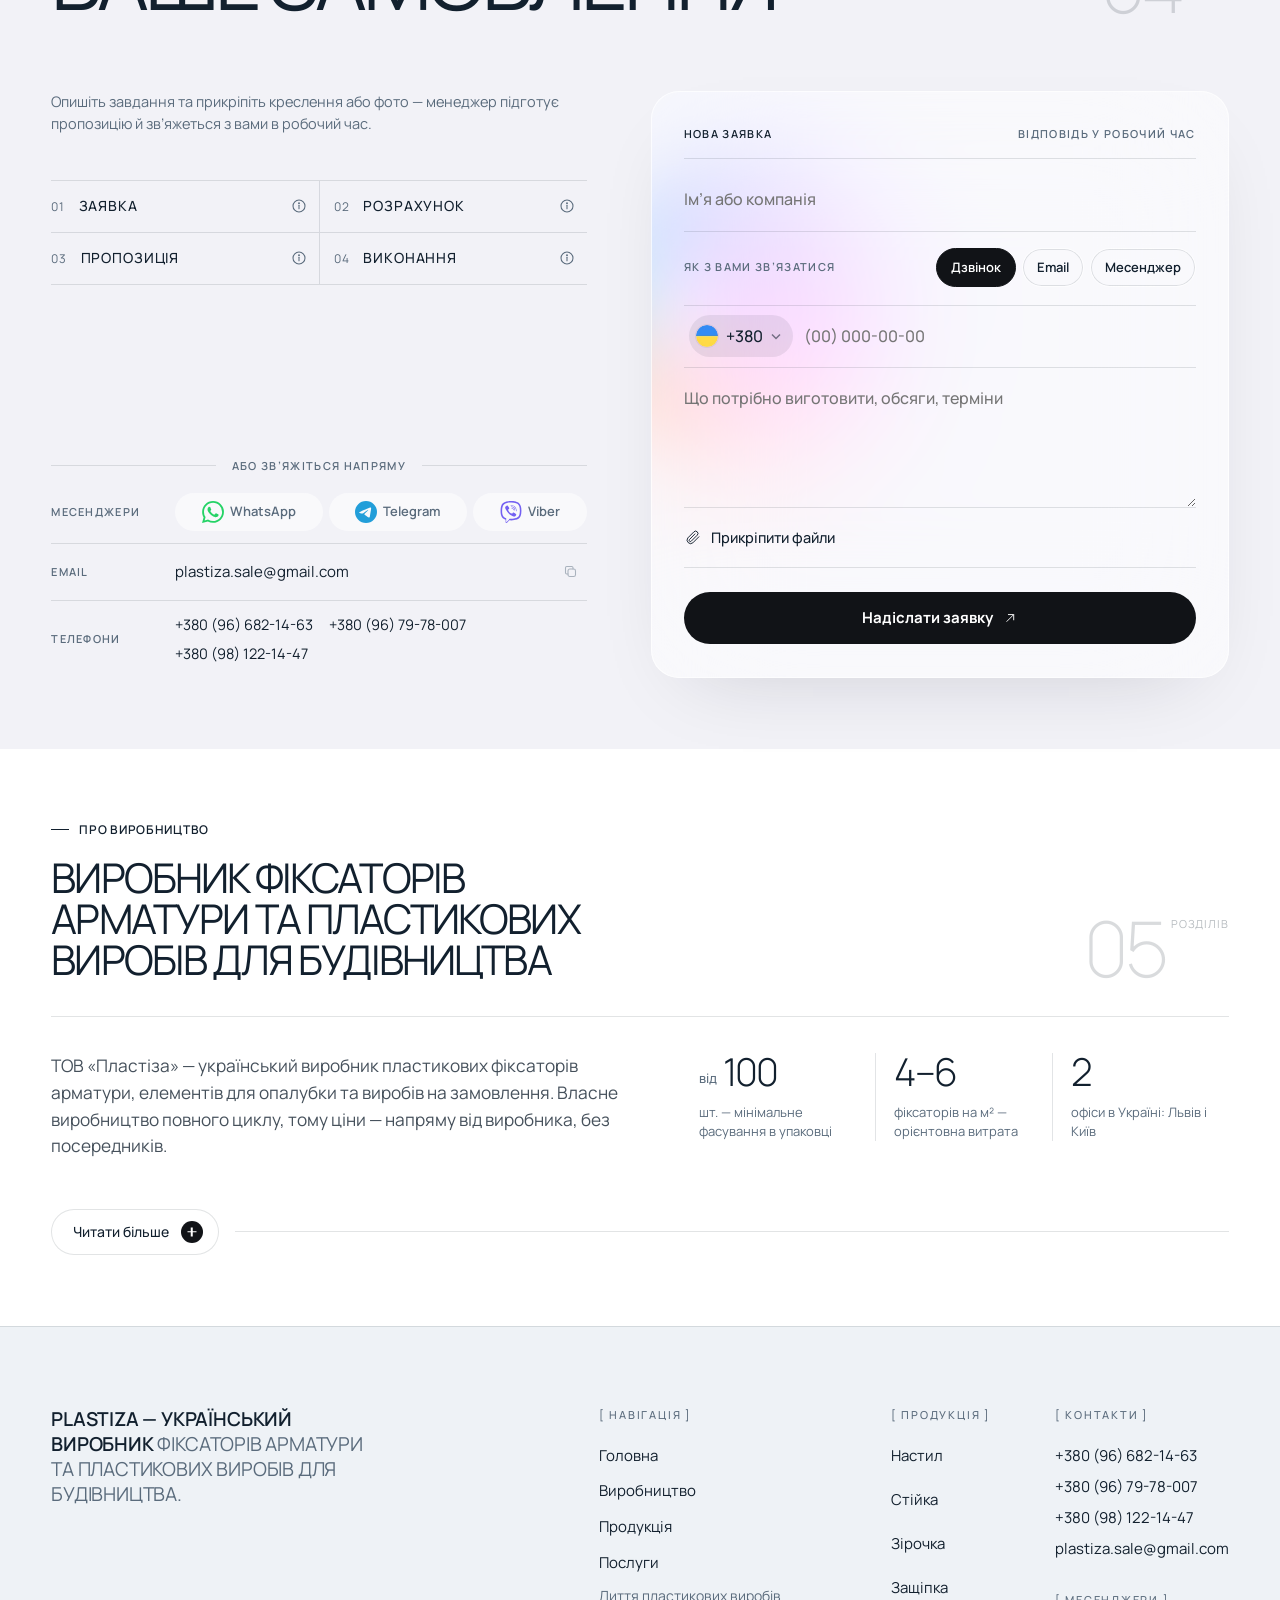
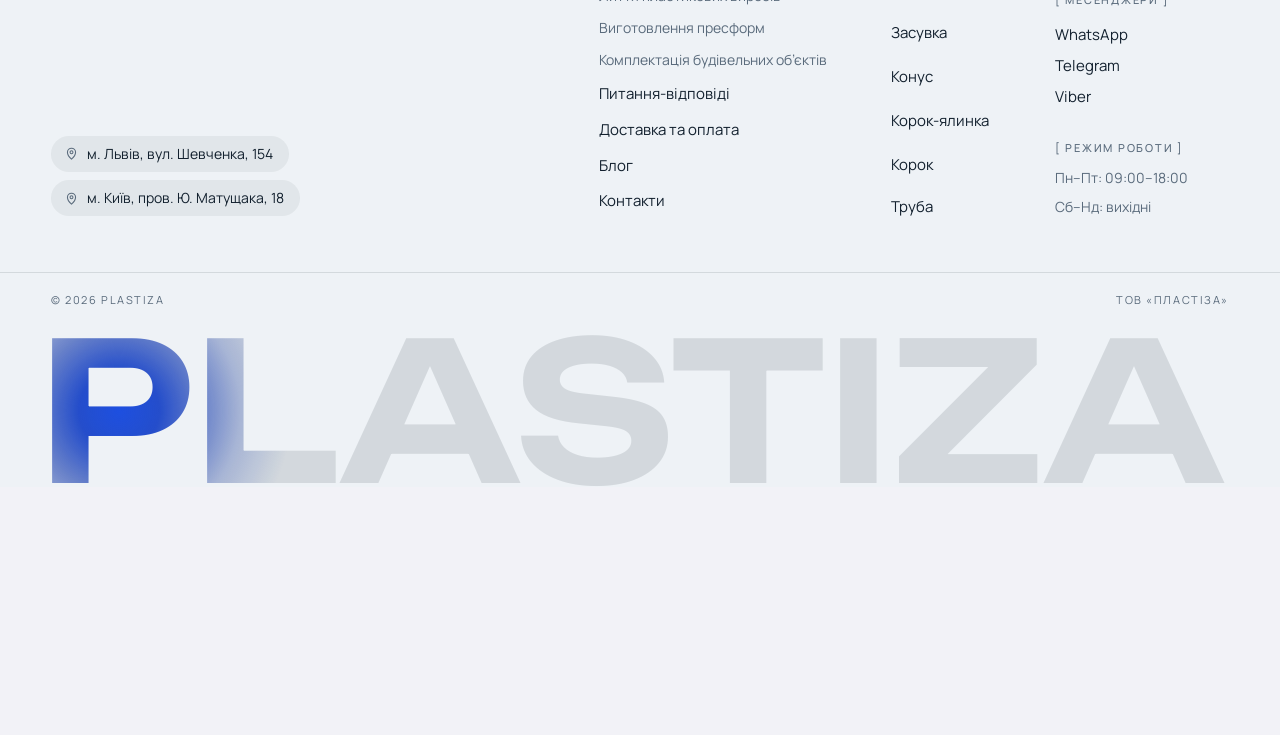
==== commit 421400ac: "Admin panel at /admin (noindex); robots disallow /admin Co-Authored-By: Claude Opus 5.5 <noreply@ant" ====
--- a/index.html
+++ b/index.html
@@ -32,7 +32,7 @@
 <link href="https://fonts.googleapis.com/css2?family=Manrope:wght@300;400;500;600;700;800&family=Unbounded:wght@300;400;500;600&family=Urbanist:wght@400;500;600&display=swap" rel="stylesheet">
 
 <!-- Стилі -->
-<link rel="stylesheet" href="css/styles.css?v=202610271904">
+<link rel="stylesheet" href="css/styles.css?v=202610272203">
 
 <!-- Структуровані дані для Google -->
 <script type="application/ld+json">
@@ -88,6 +88,6 @@
   </section>
 </noscript>
 
-<script src="js/app.js?v=202610271904" defer></script>
+<script src="js/app.js?v=202610272203" defer></script>
 </body>
 </html>
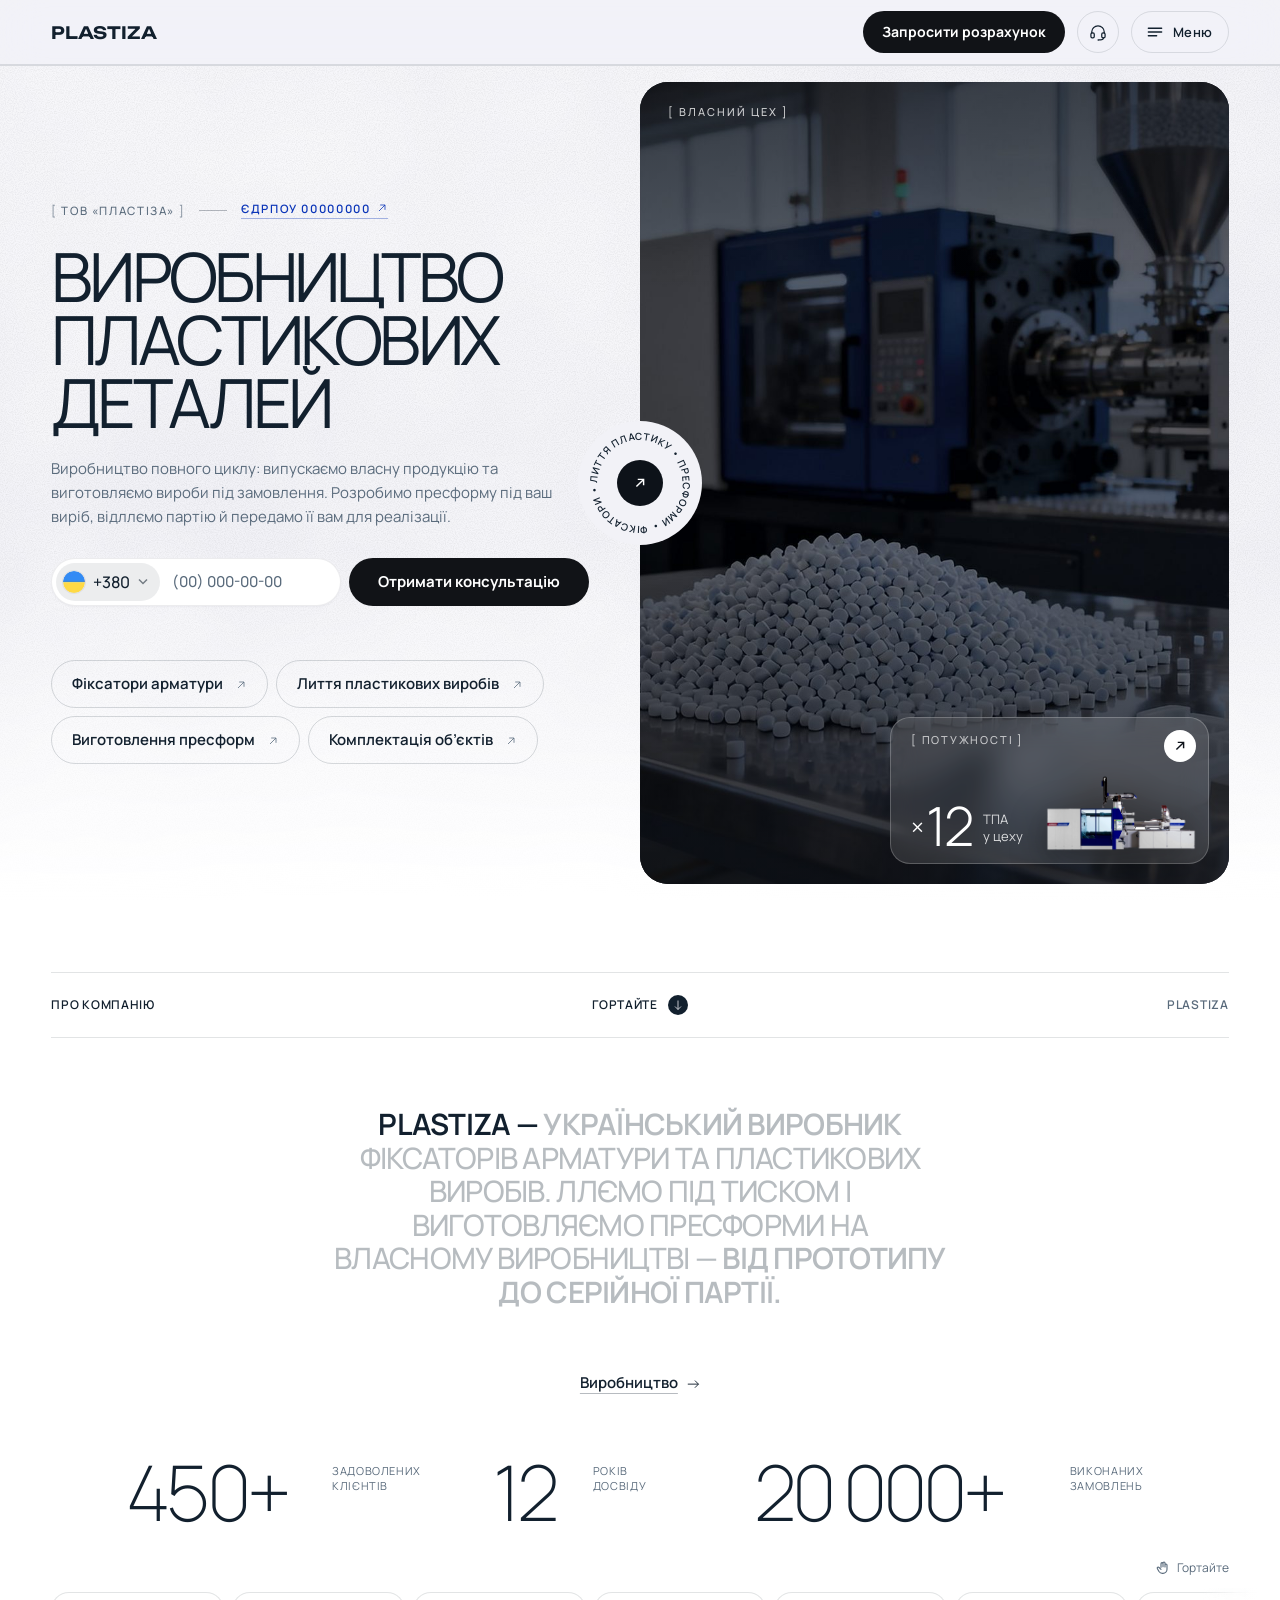
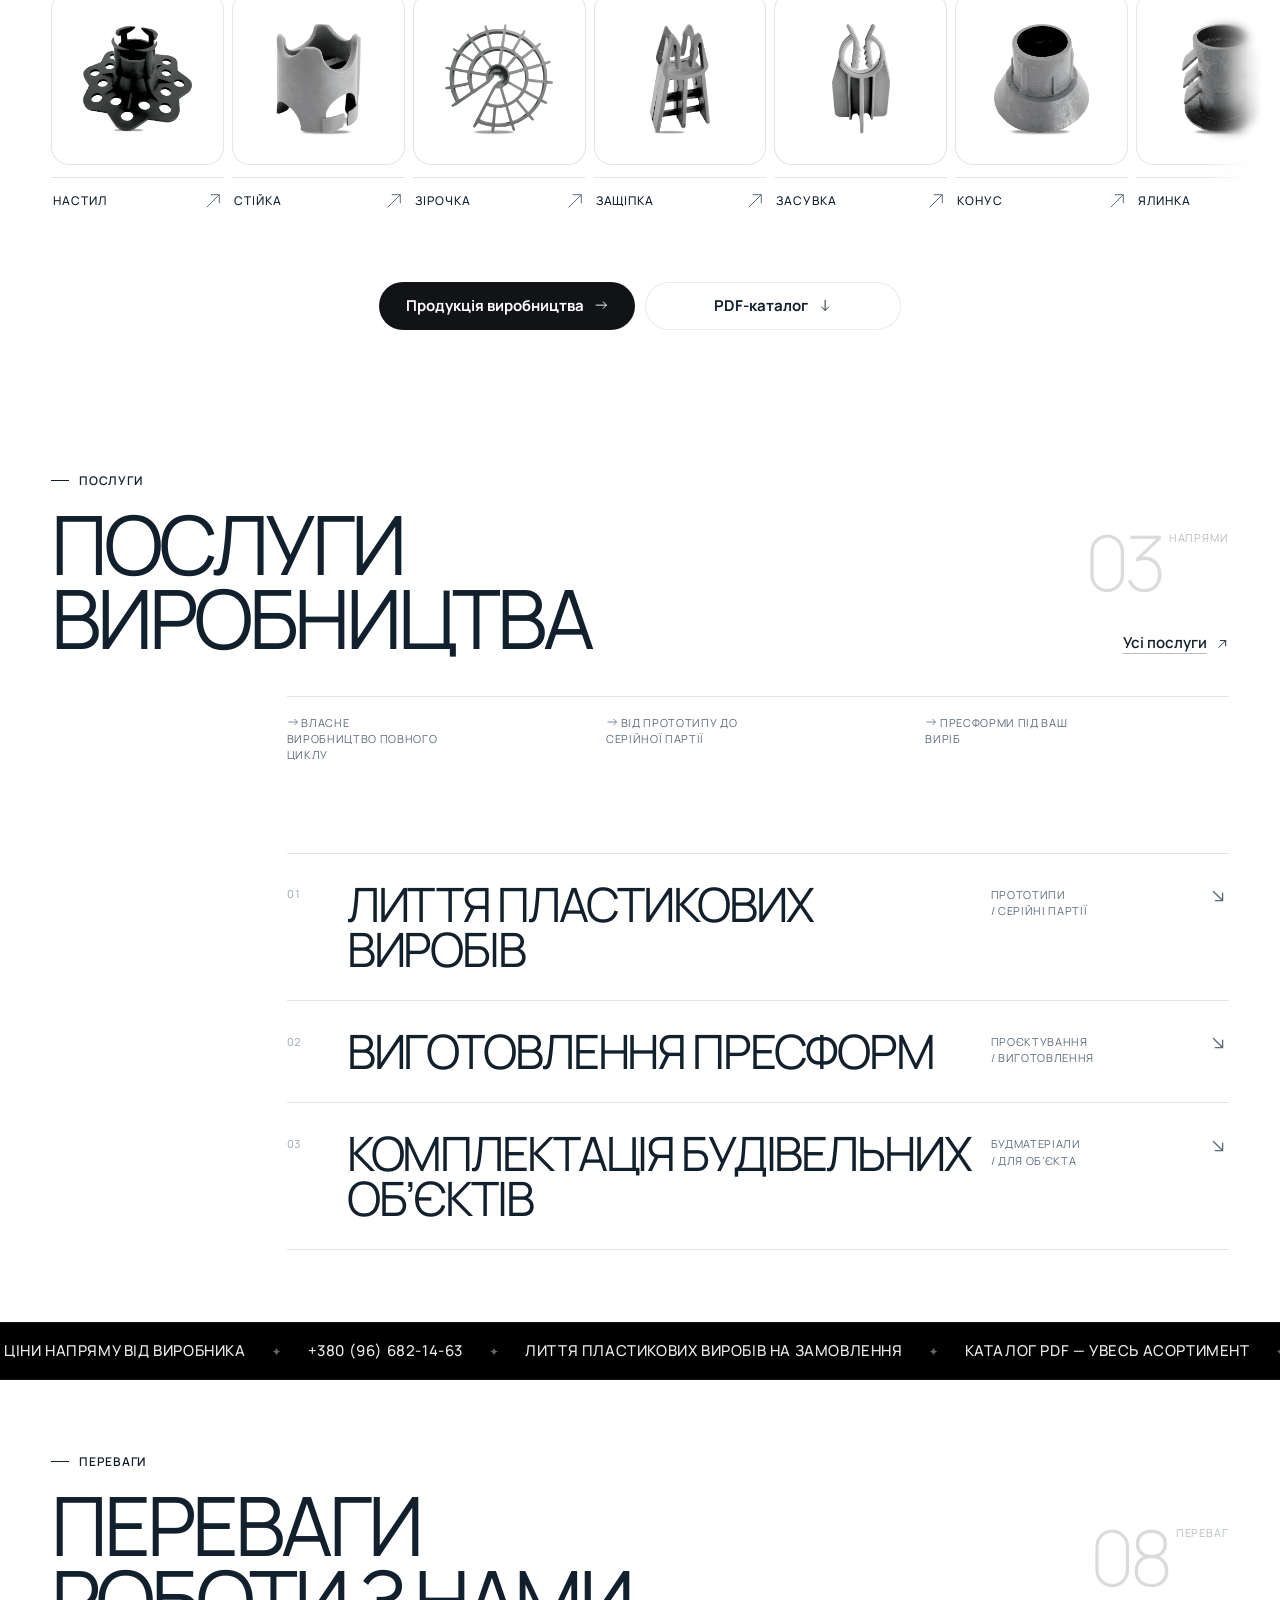
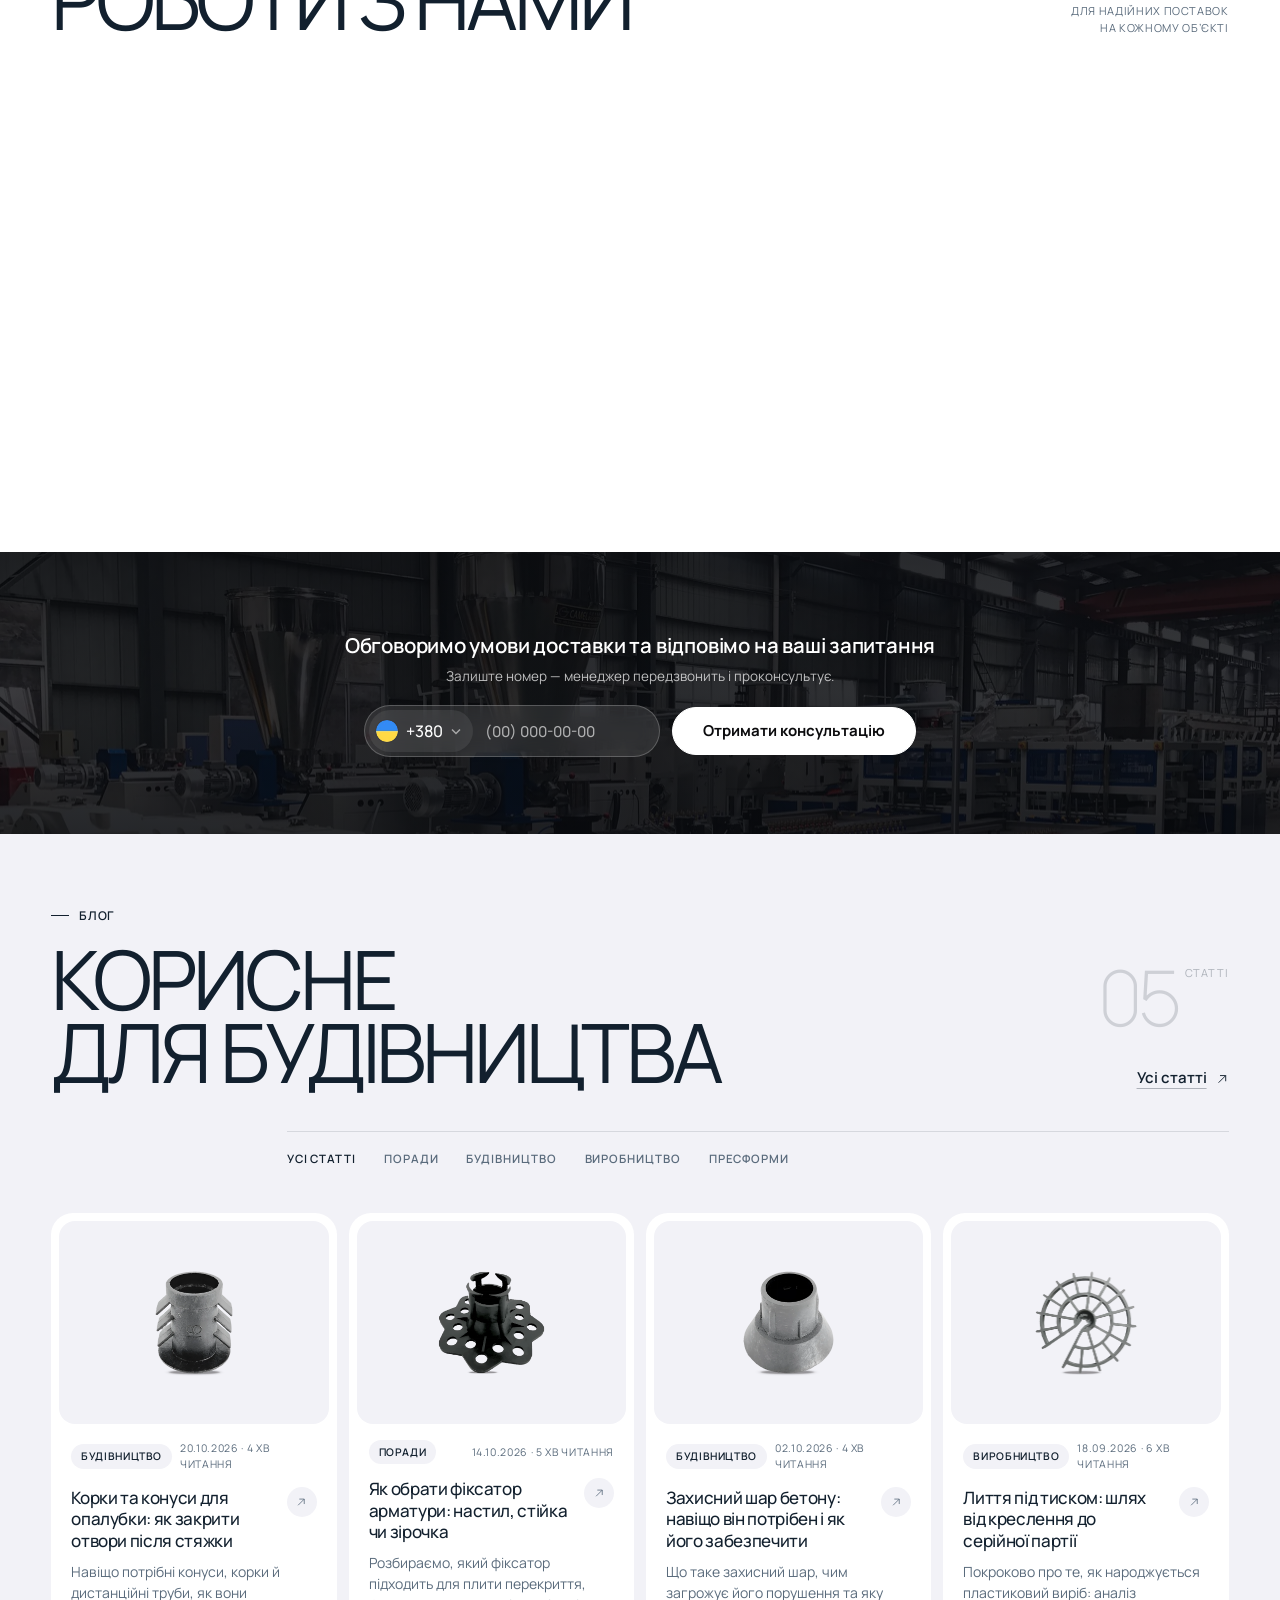
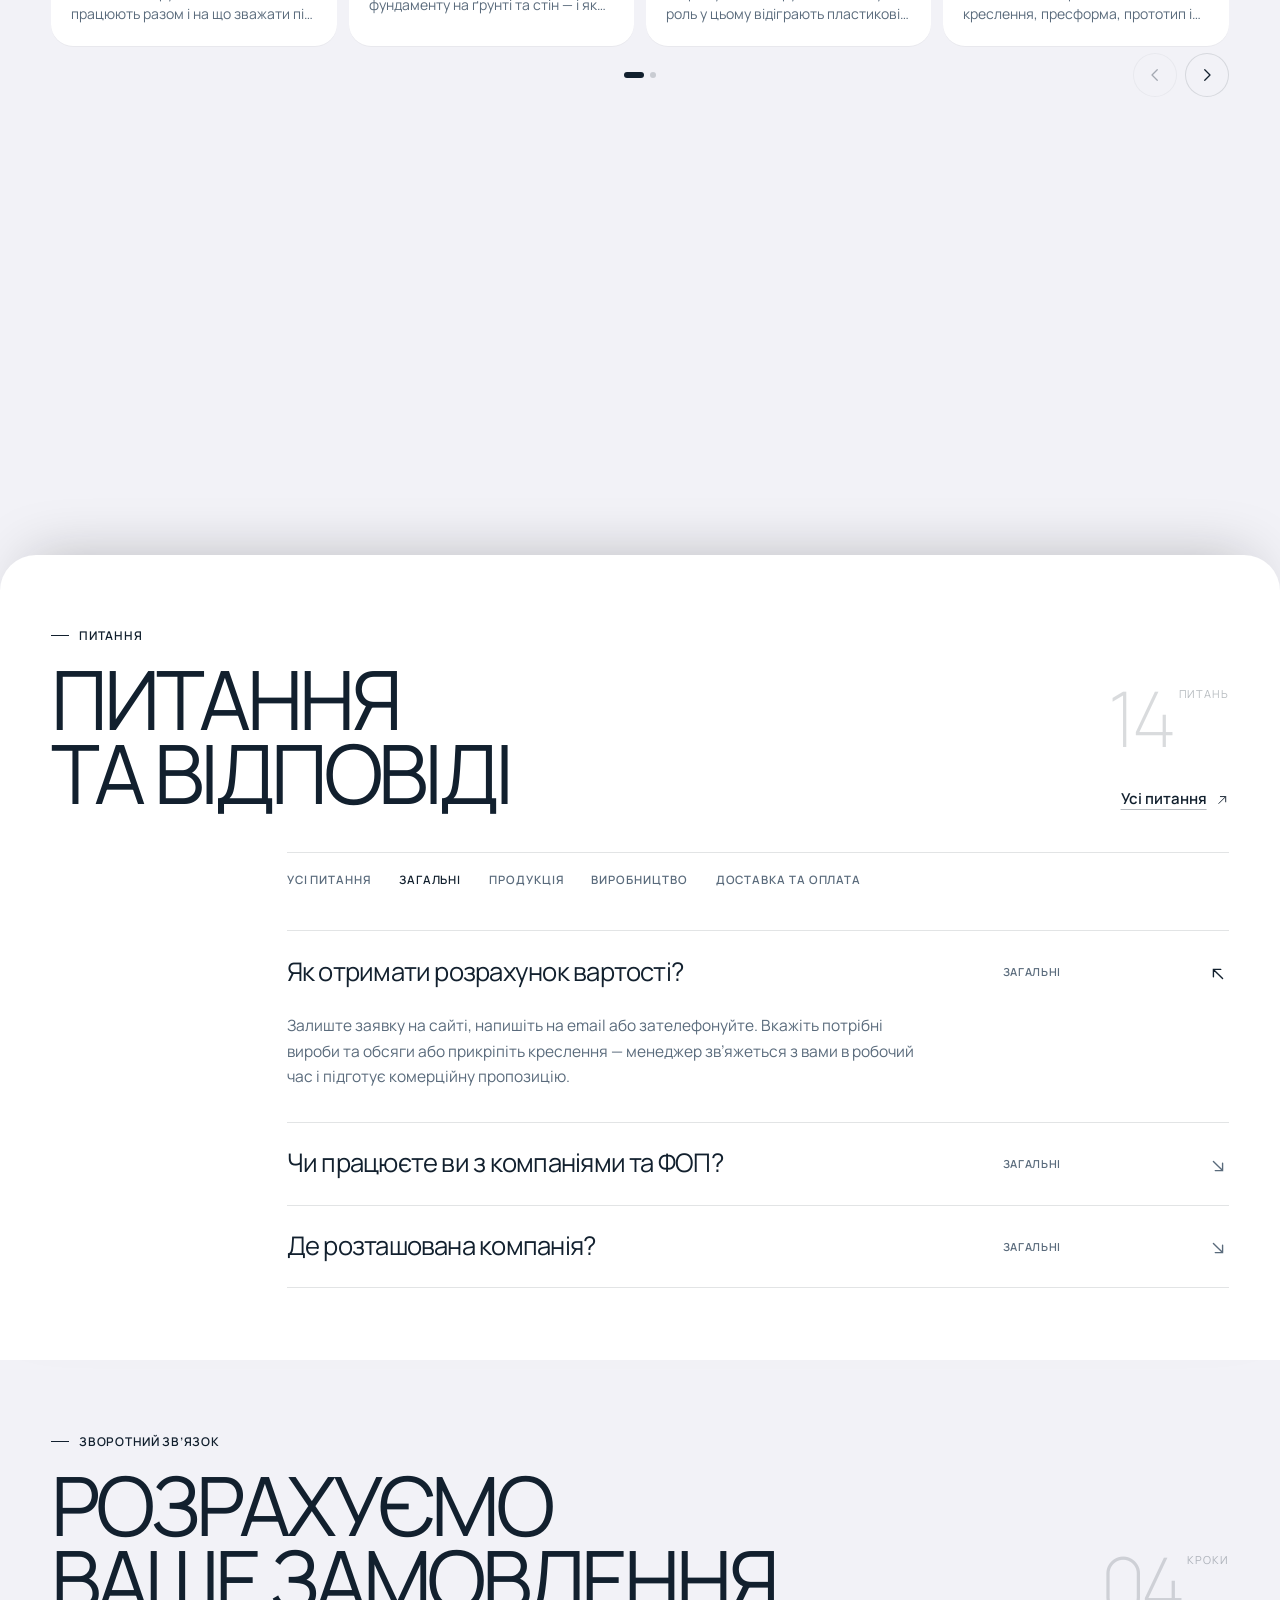
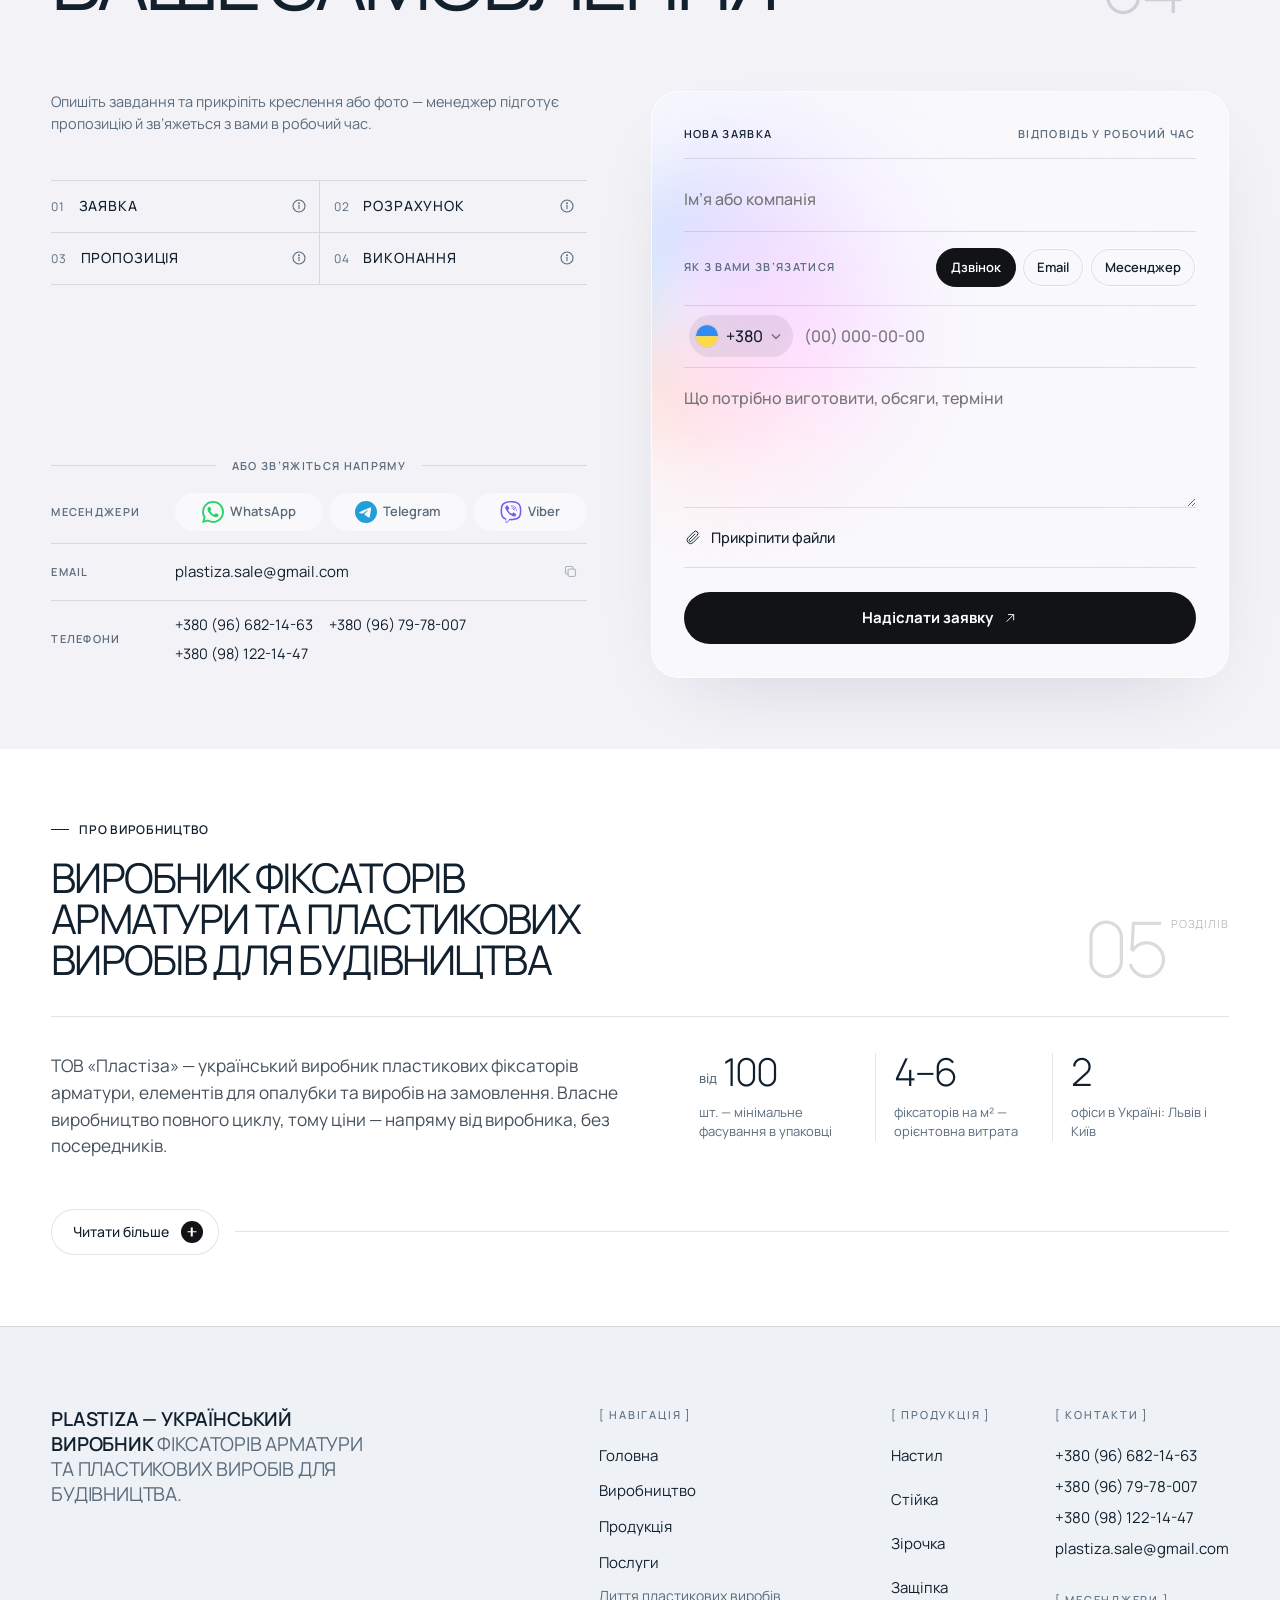
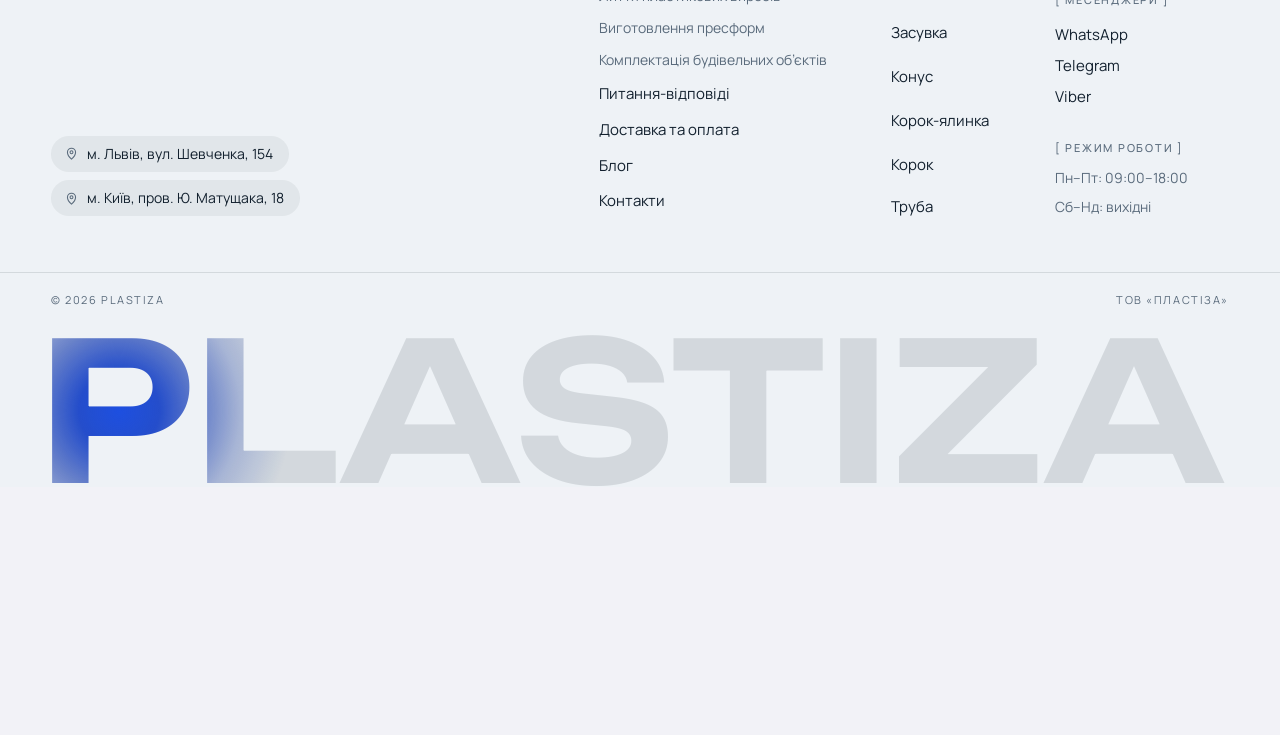
==== commit 6ce25b5e: "Database: Neon Postgres via HTTP (no deps), /api/admin RPC (auth, leads, clients, team, journal, set" ====
--- a/index.html
+++ b/index.html
@@ -32,7 +32,7 @@
 <link href="https://fonts.googleapis.com/css2?family=Manrope:wght@300;400;500;600;700;800&family=Unbounded:wght@300;400;500;600&family=Urbanist:wght@400;500;600&display=swap" rel="stylesheet">
 
 <!-- Стилі -->
-<link rel="stylesheet" href="css/styles.css?v=202610272203">
+<link rel="stylesheet" href="css/styles.css?v=202610272217">
 
 <!-- Структуровані дані для Google -->
 <script type="application/ld+json">
@@ -88,6 +88,6 @@
   </section>
 </noscript>
 
-<script src="js/app.js?v=202610272203" defer></script>
+<script src="js/app.js?v=202610272217" defer></script>
 </body>
 </html>
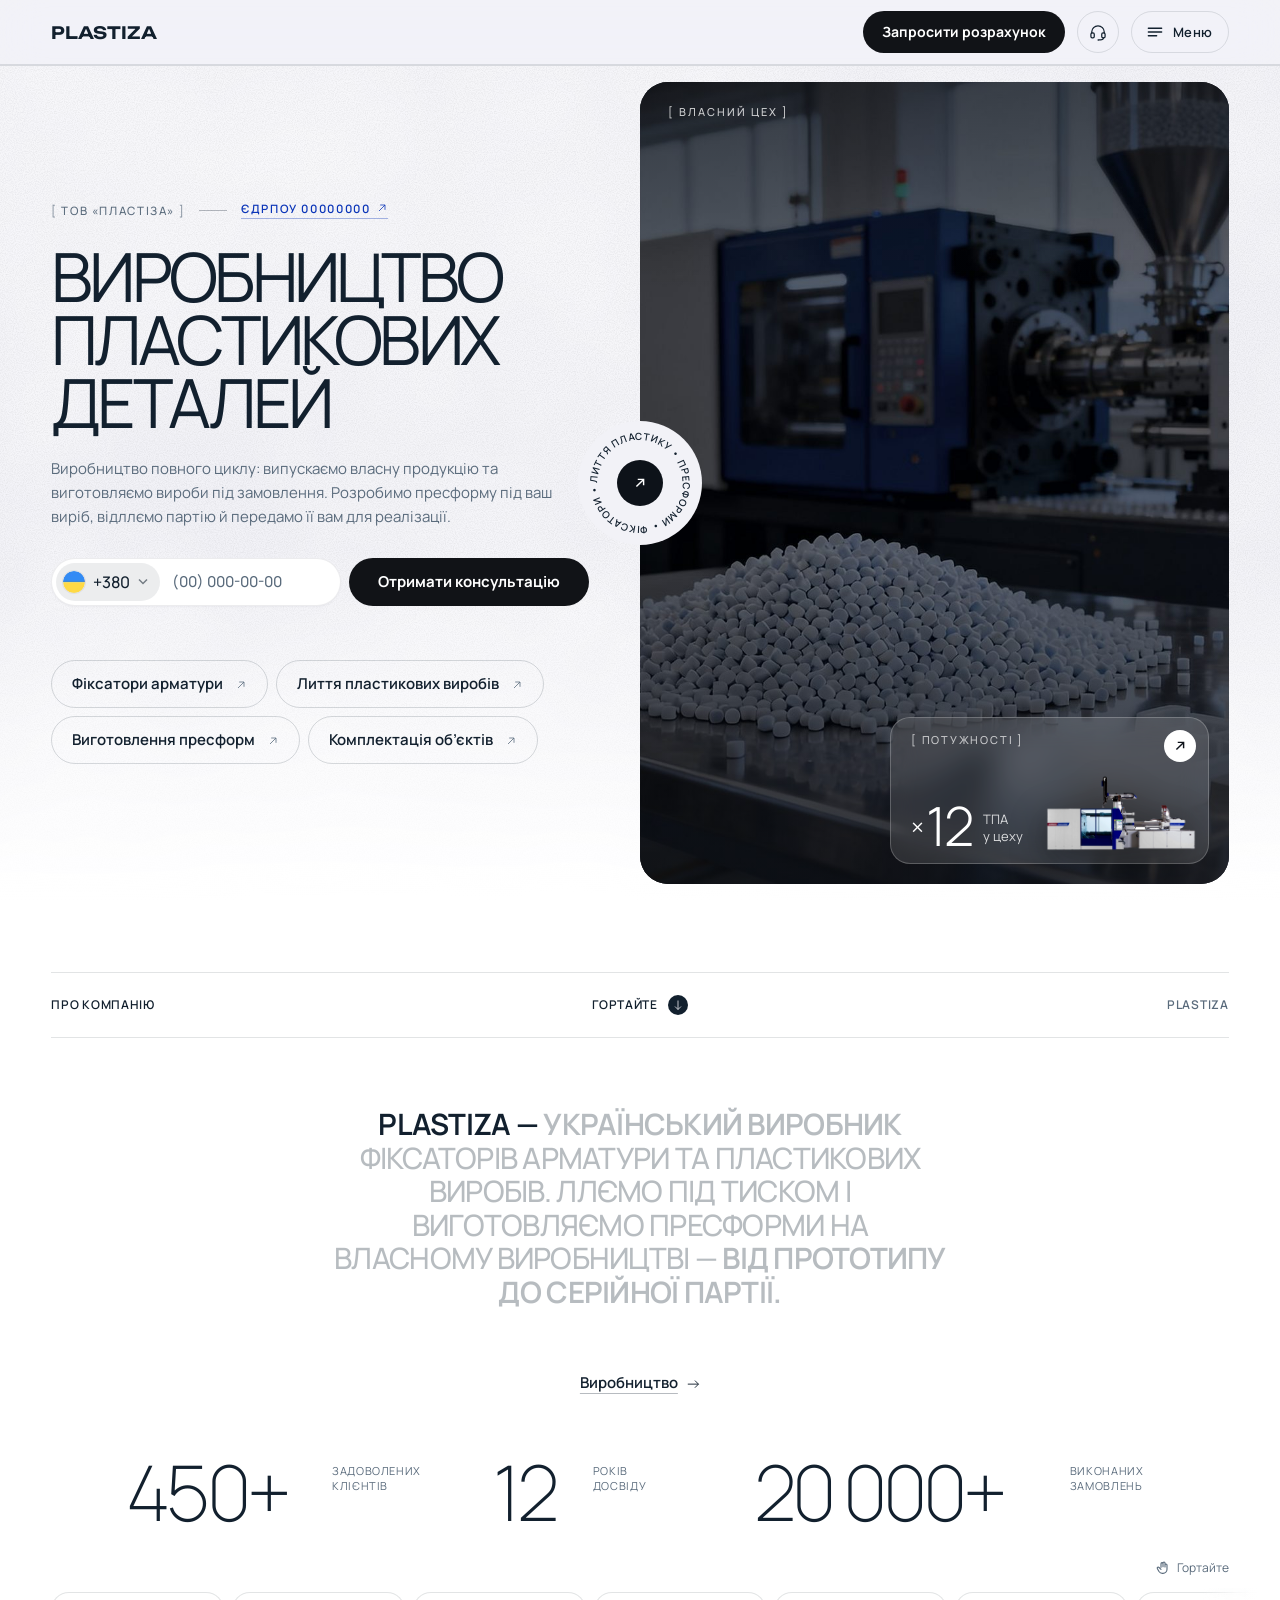
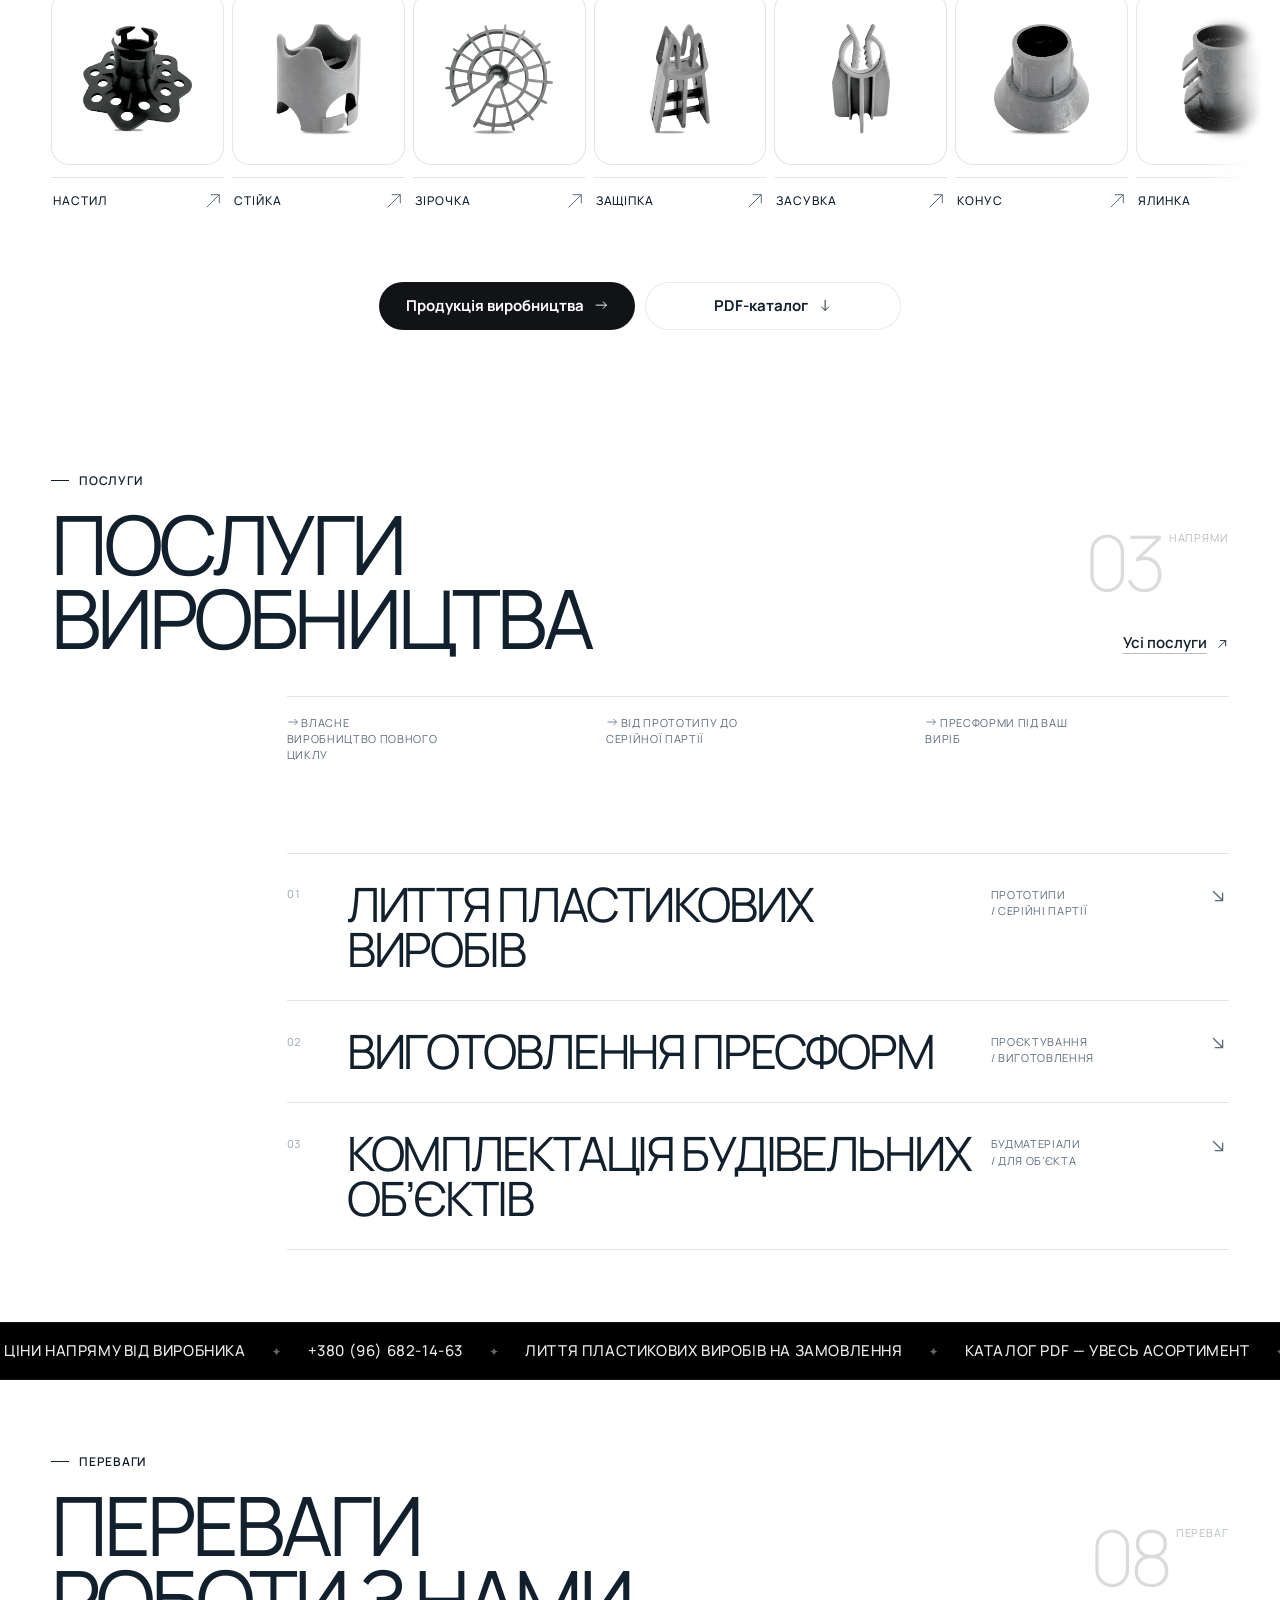
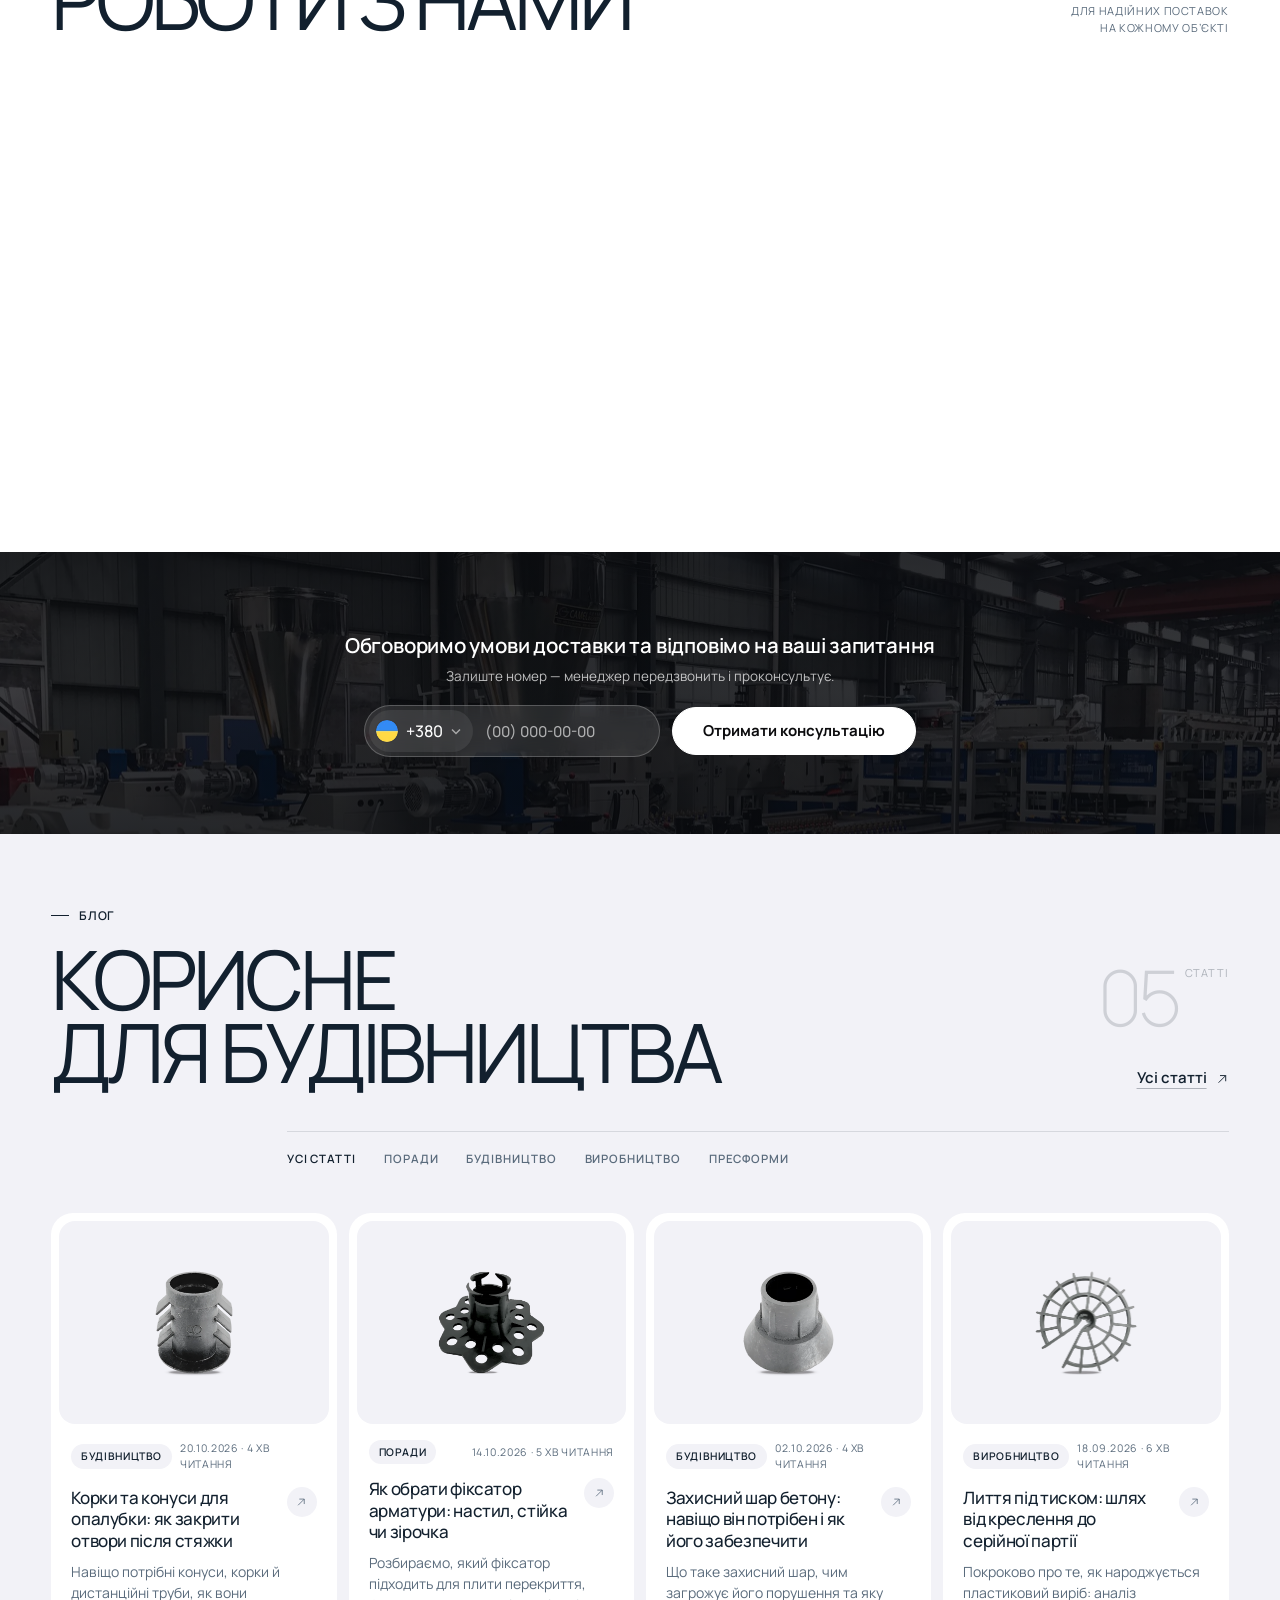
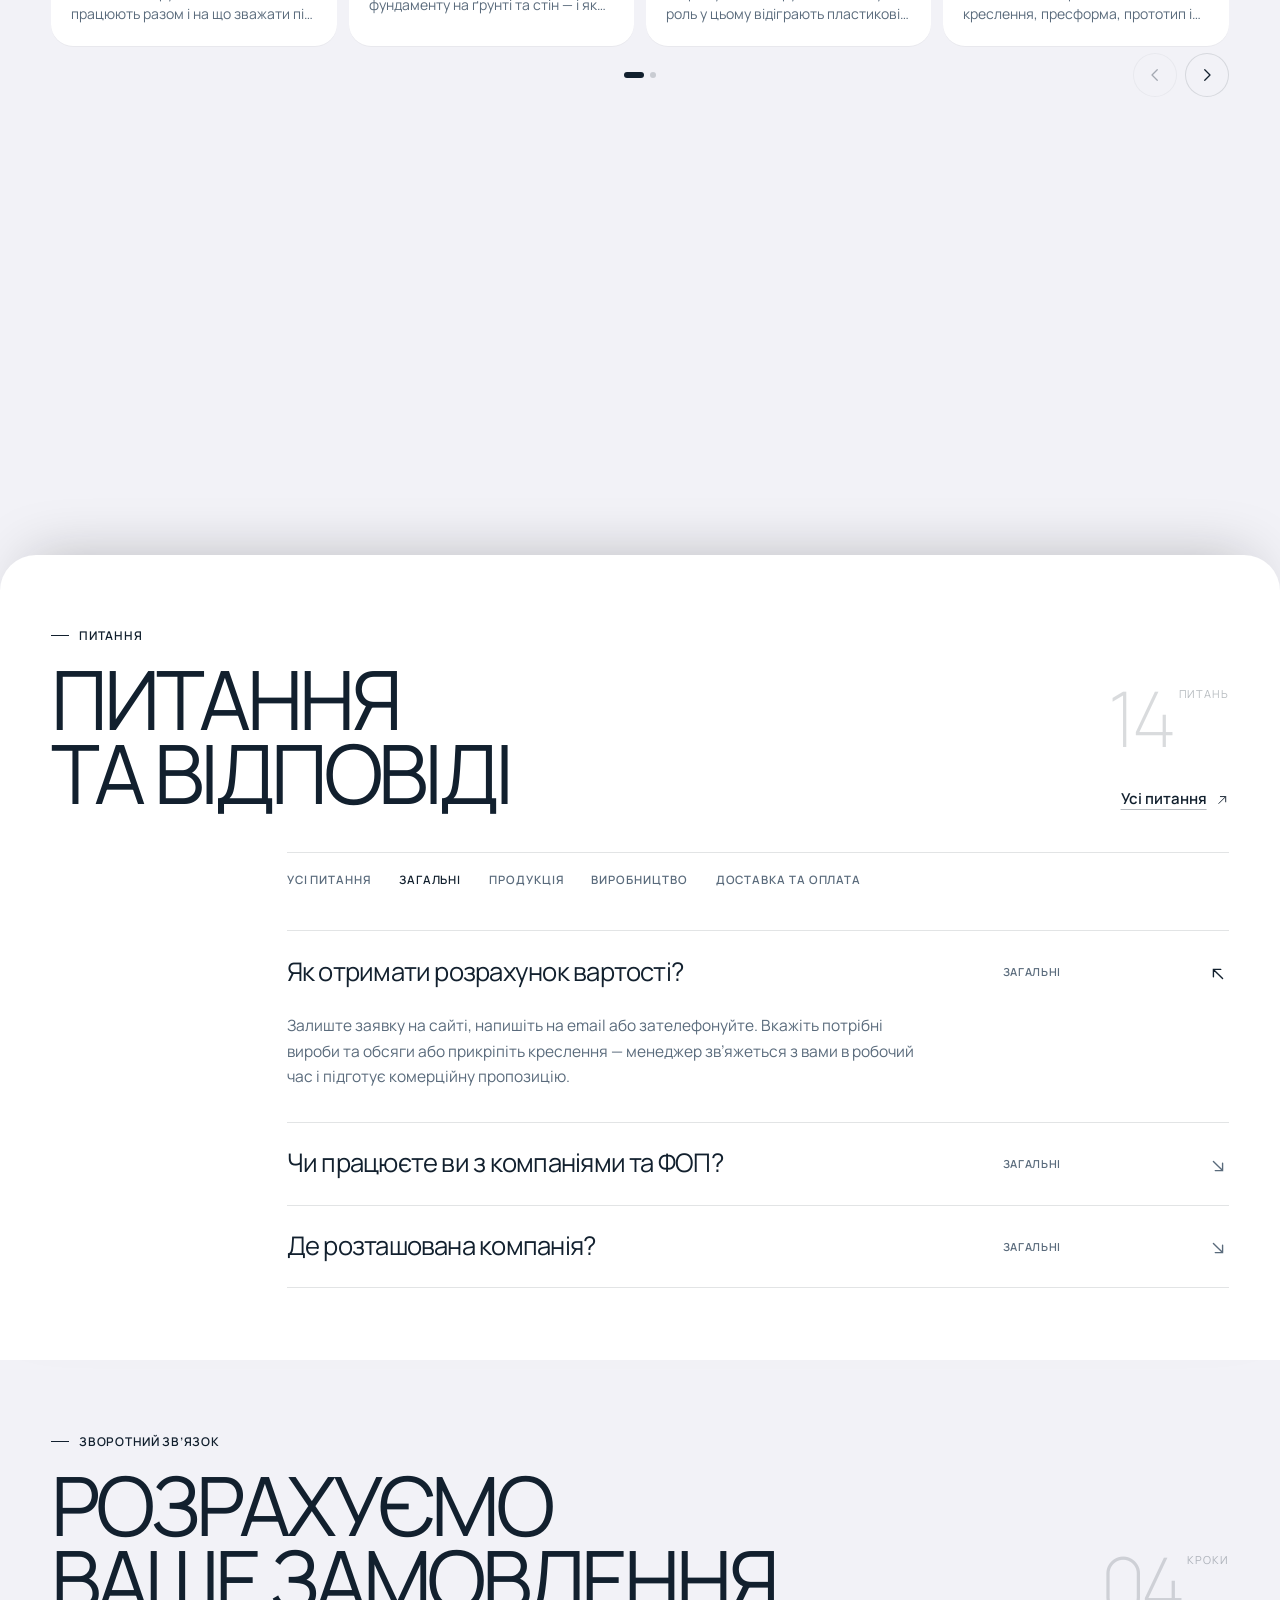
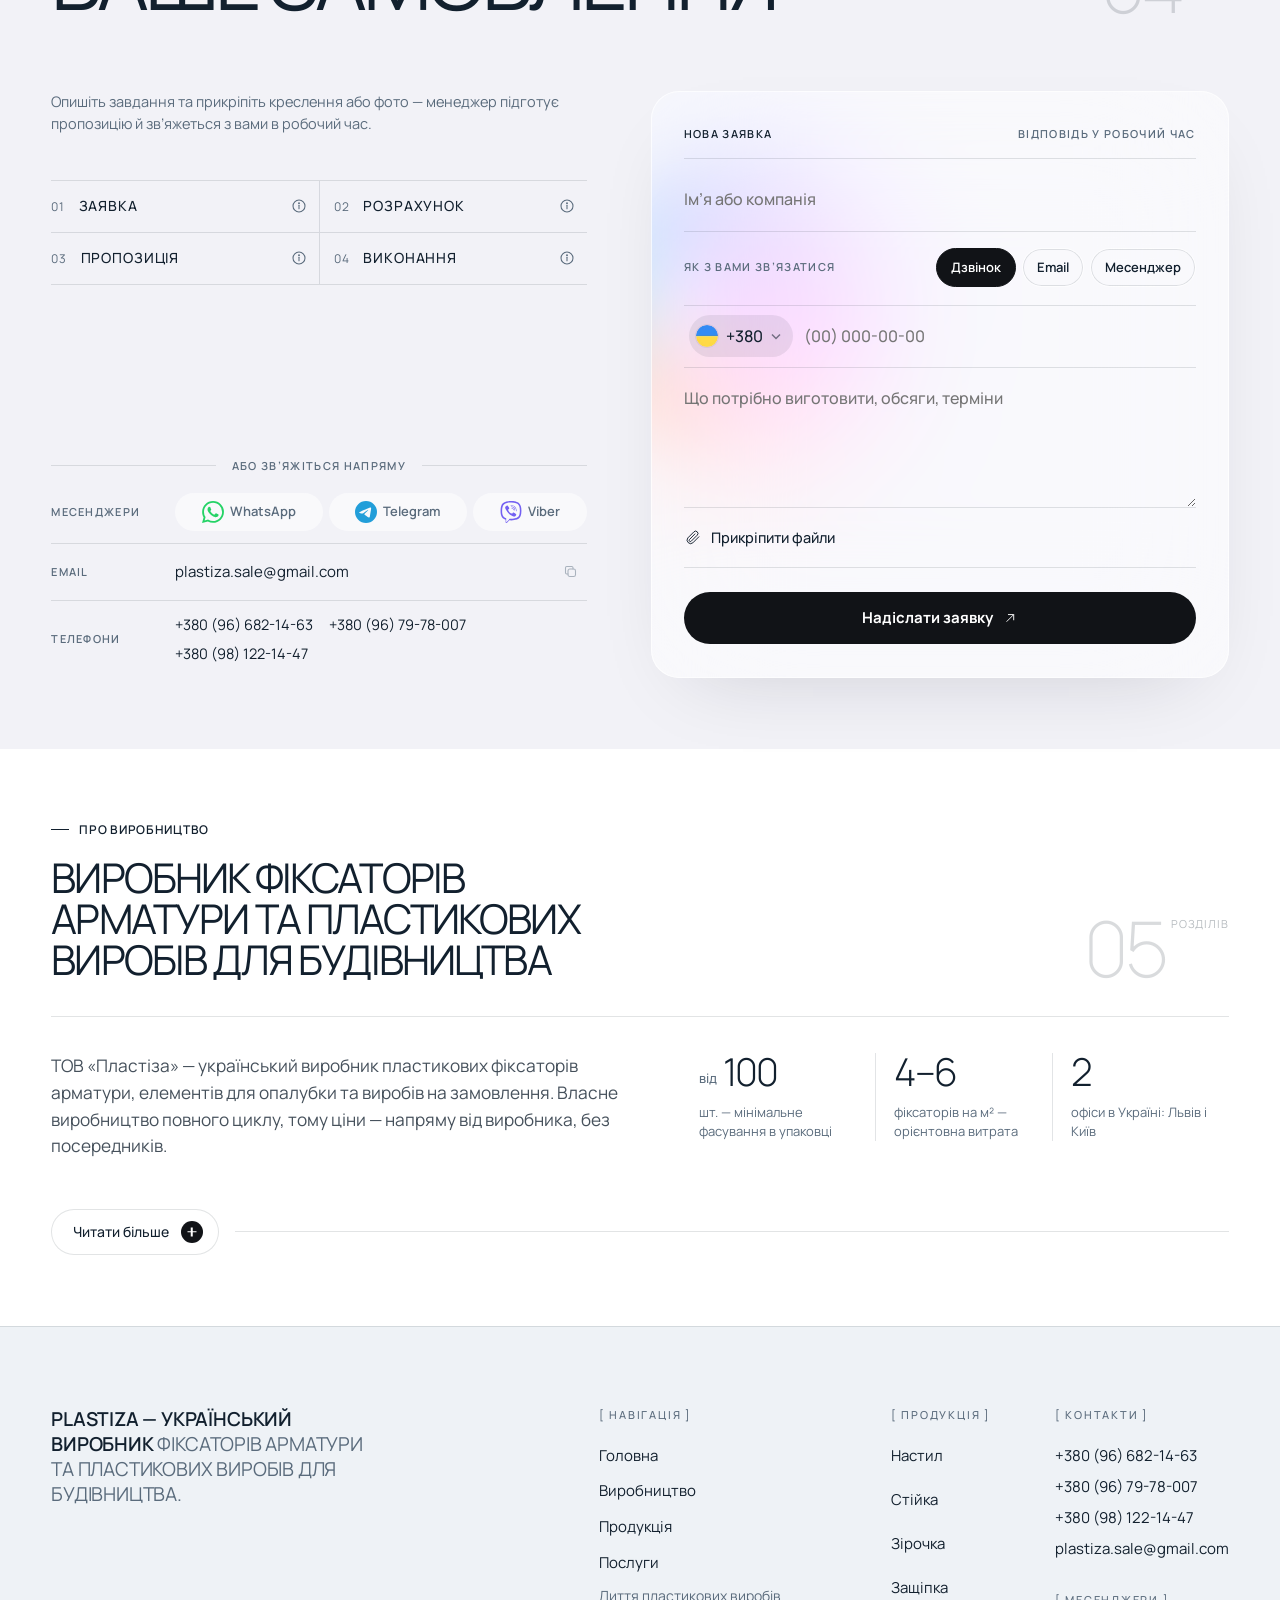
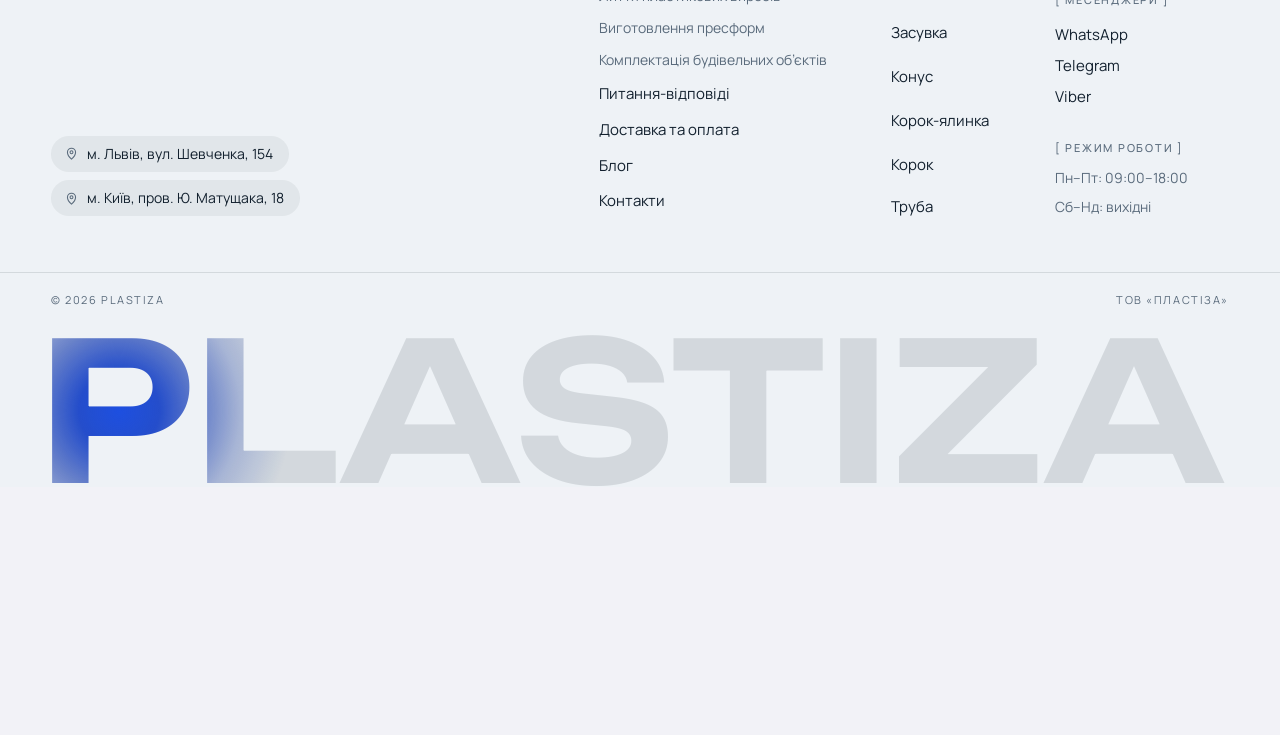
==== commit f49fae05: "Favicons: blue site icon, distinct admin icon; host-agnostic API/PDF URLs for custom domain; SITE_UR" ====
--- a/index.html
+++ b/index.html
@@ -32,7 +32,7 @@
 <link href="https://fonts.googleapis.com/css2?family=Manrope:wght@300;400;500;600;700;800&family=Unbounded:wght@300;400;500;600&family=Urbanist:wght@400;500;600&display=swap" rel="stylesheet">
 
 <!-- Стилі -->
-<link rel="stylesheet" href="css/styles.css?v=202610272217">
+<link rel="stylesheet" href="css/styles.css?v=202610272231">
 
 <!-- Структуровані дані для Google -->
 <script type="application/ld+json">
@@ -88,6 +88,6 @@
   </section>
 </noscript>
 
-<script src="js/app.js?v=202610272217" defer></script>
+<script src="js/app.js?v=202610272231" defer></script>
 </body>
 </html>
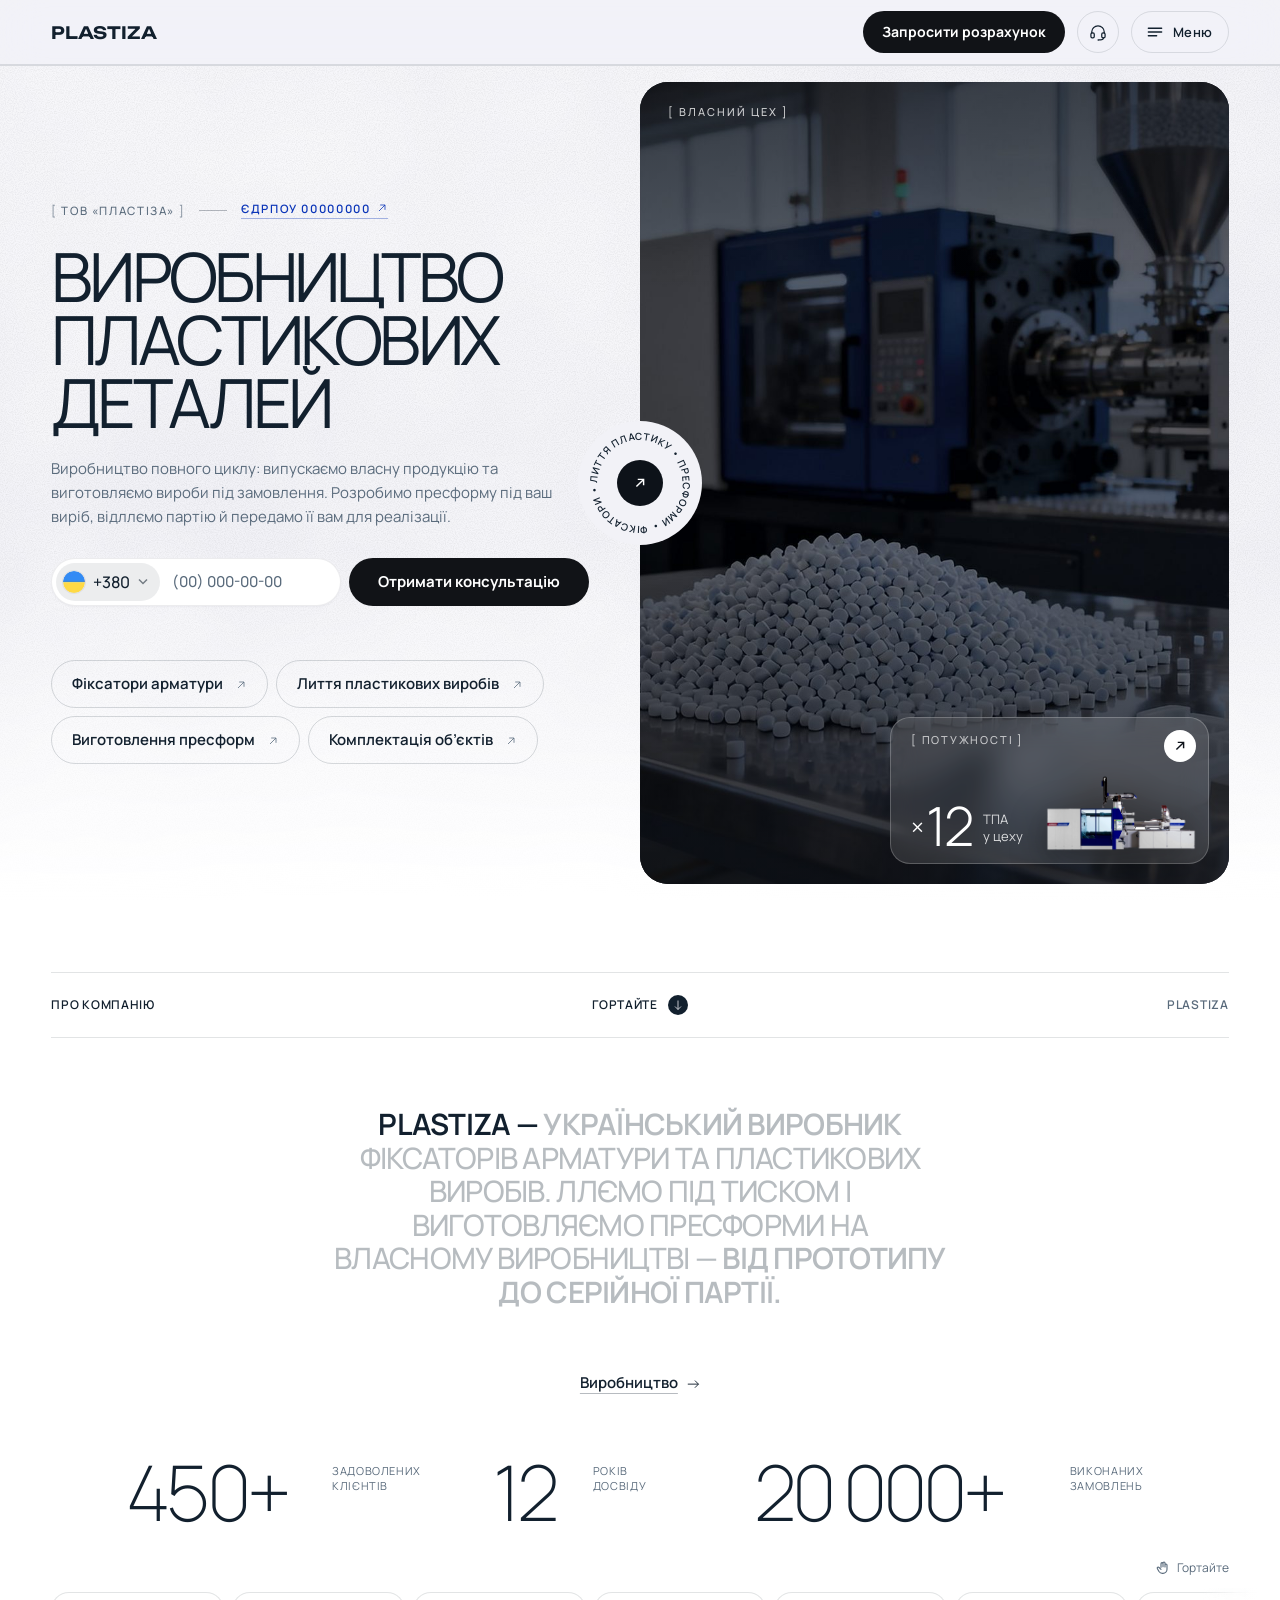
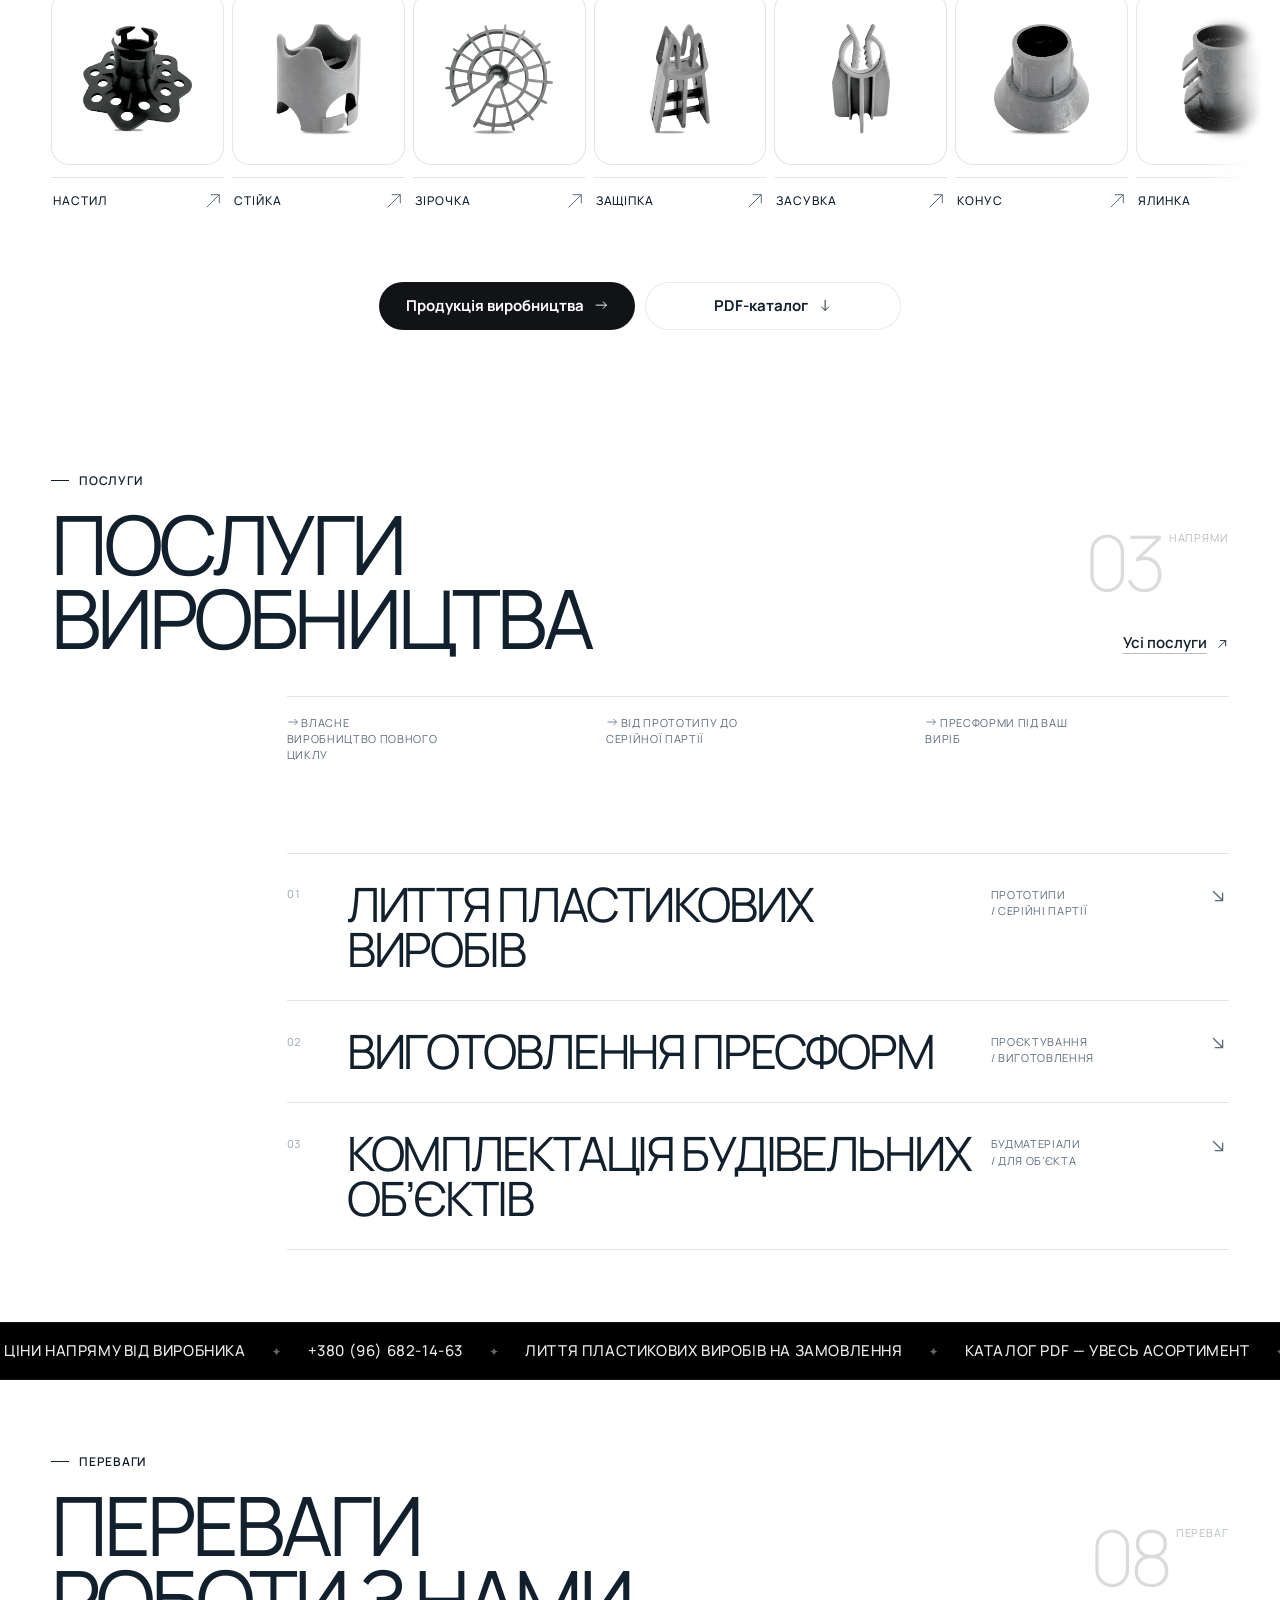
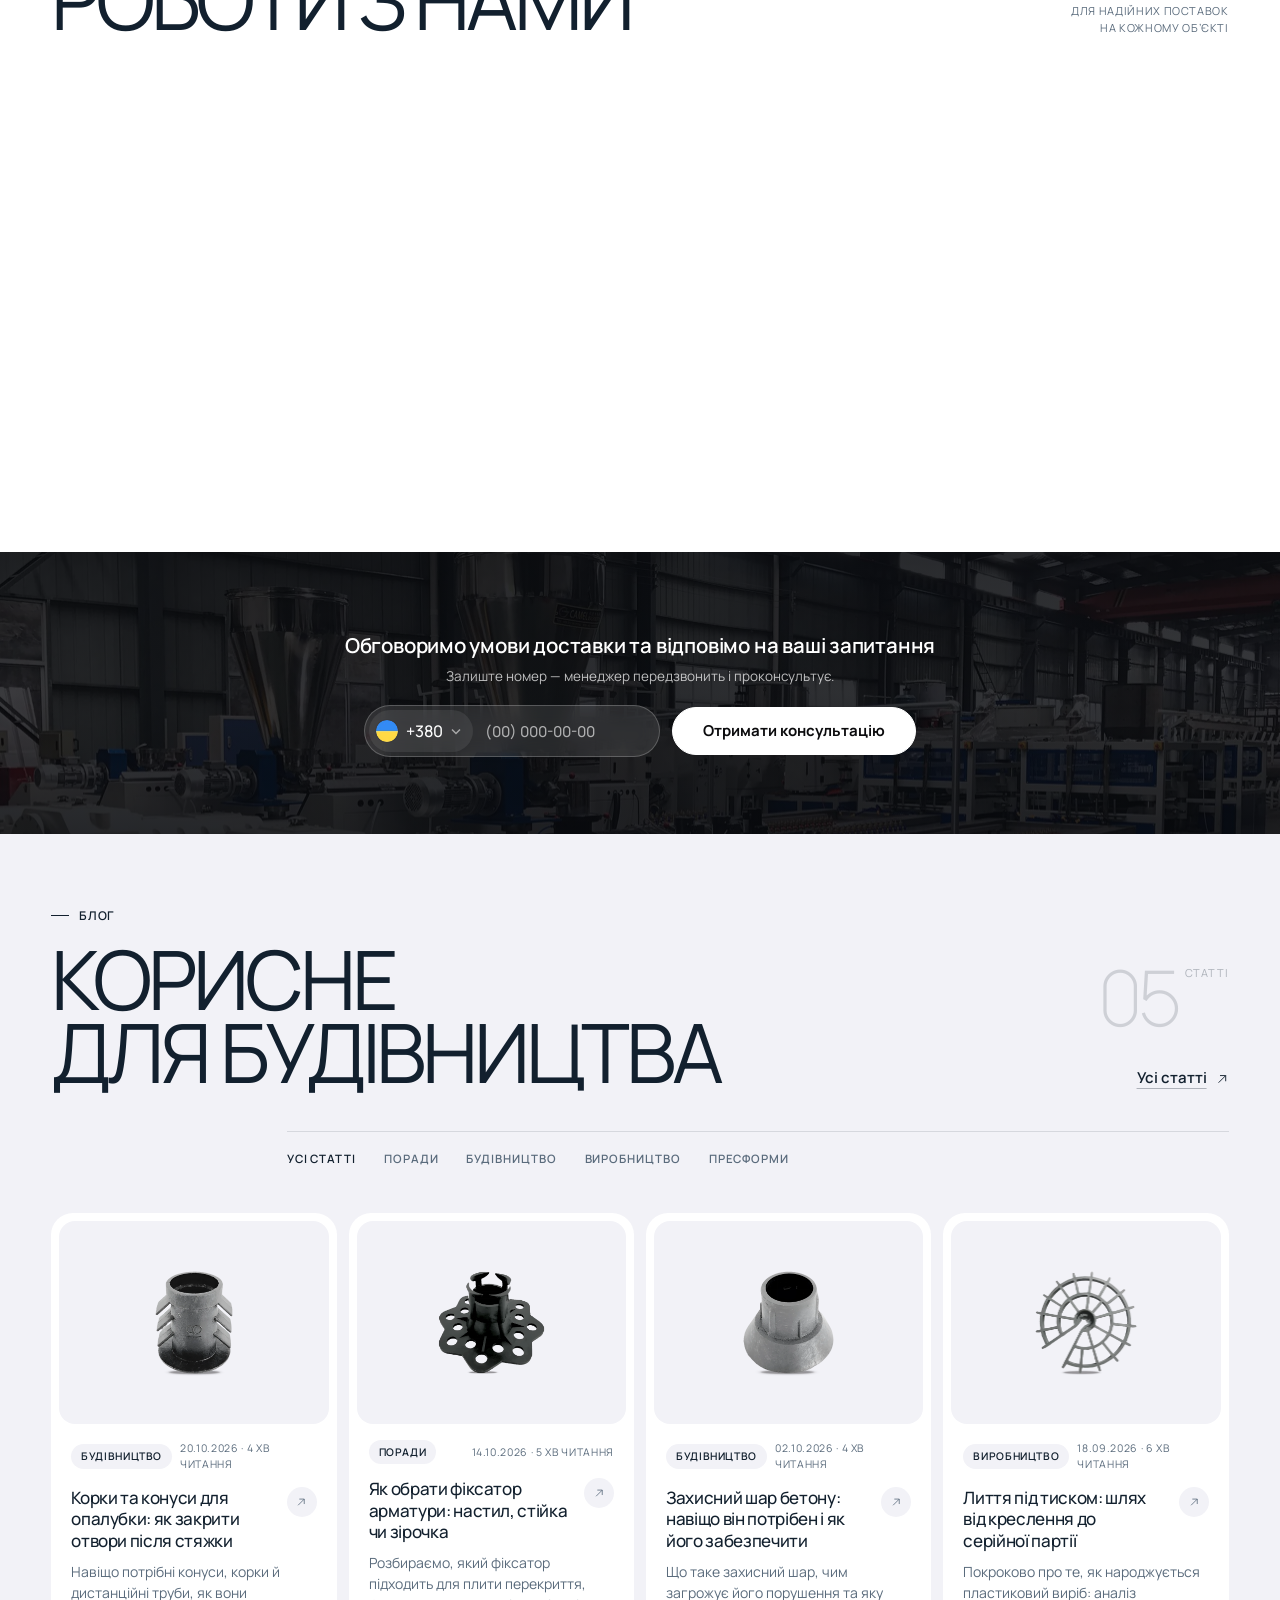
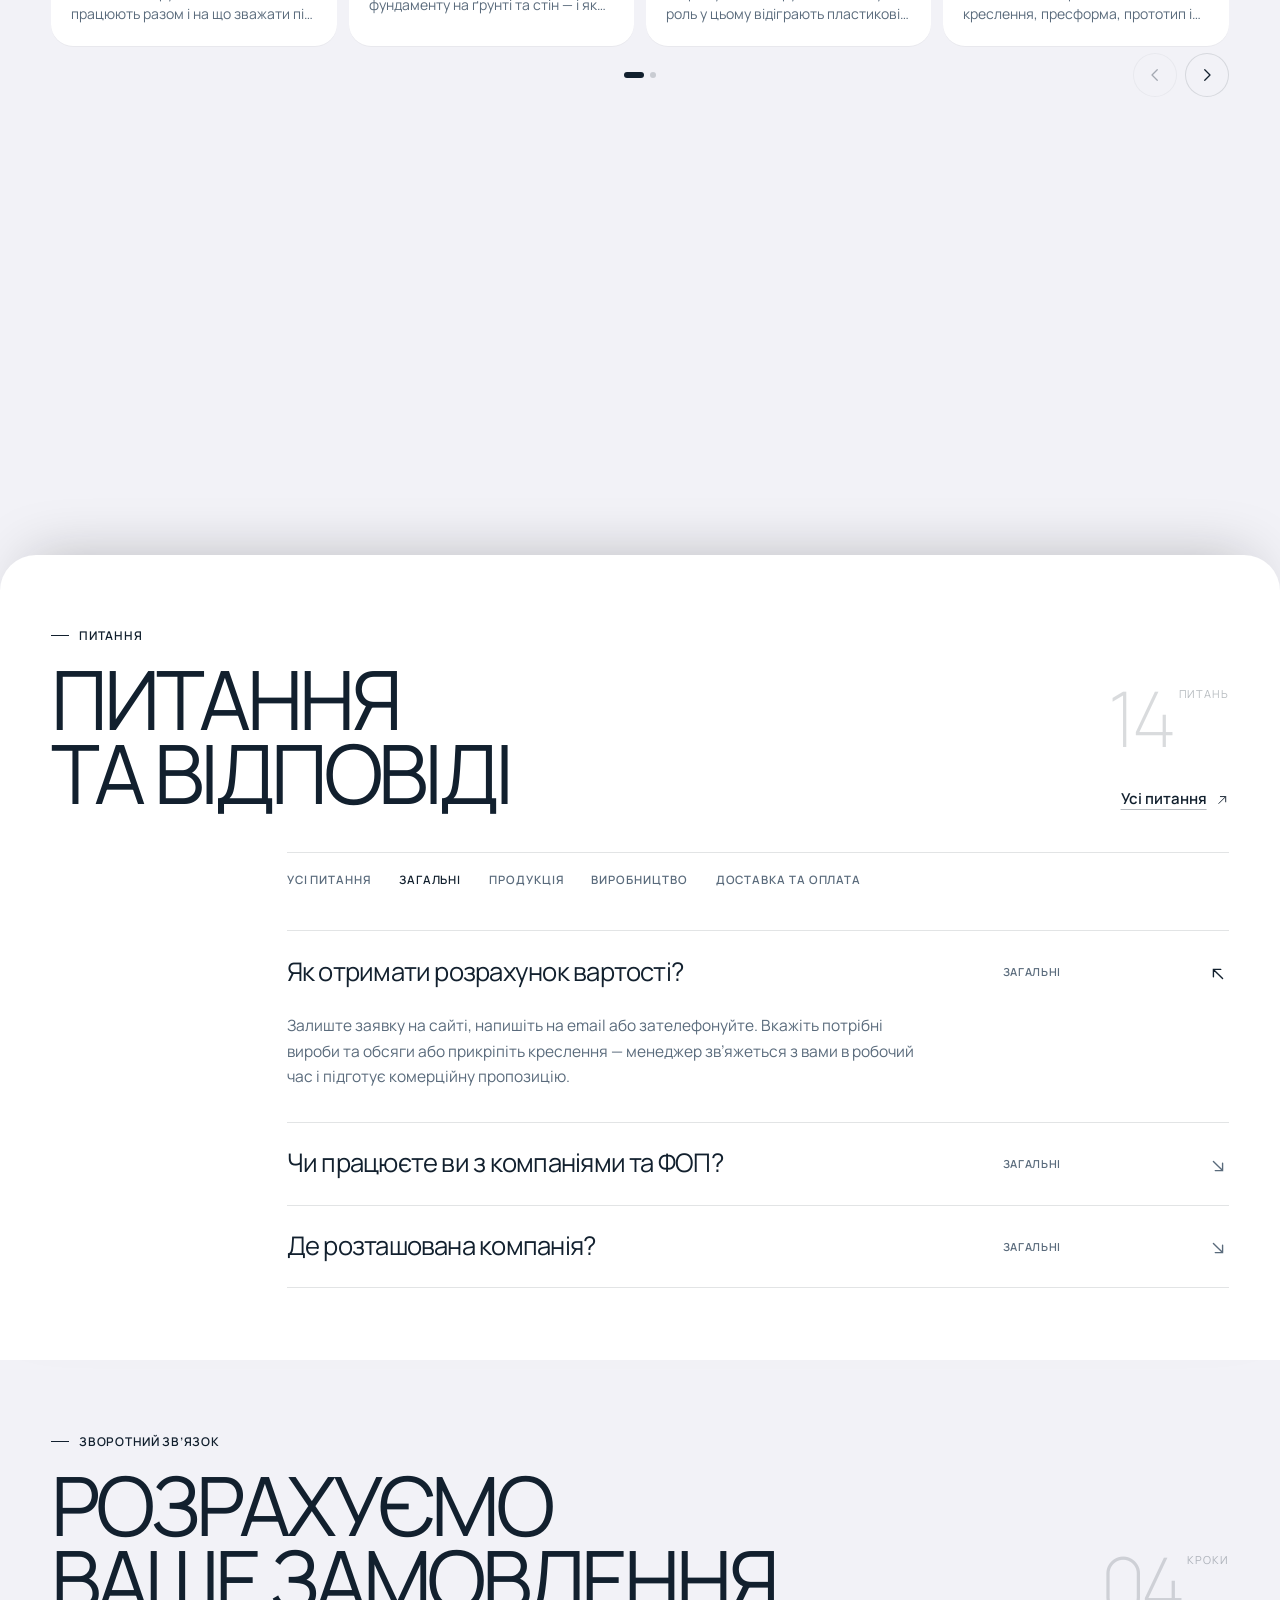
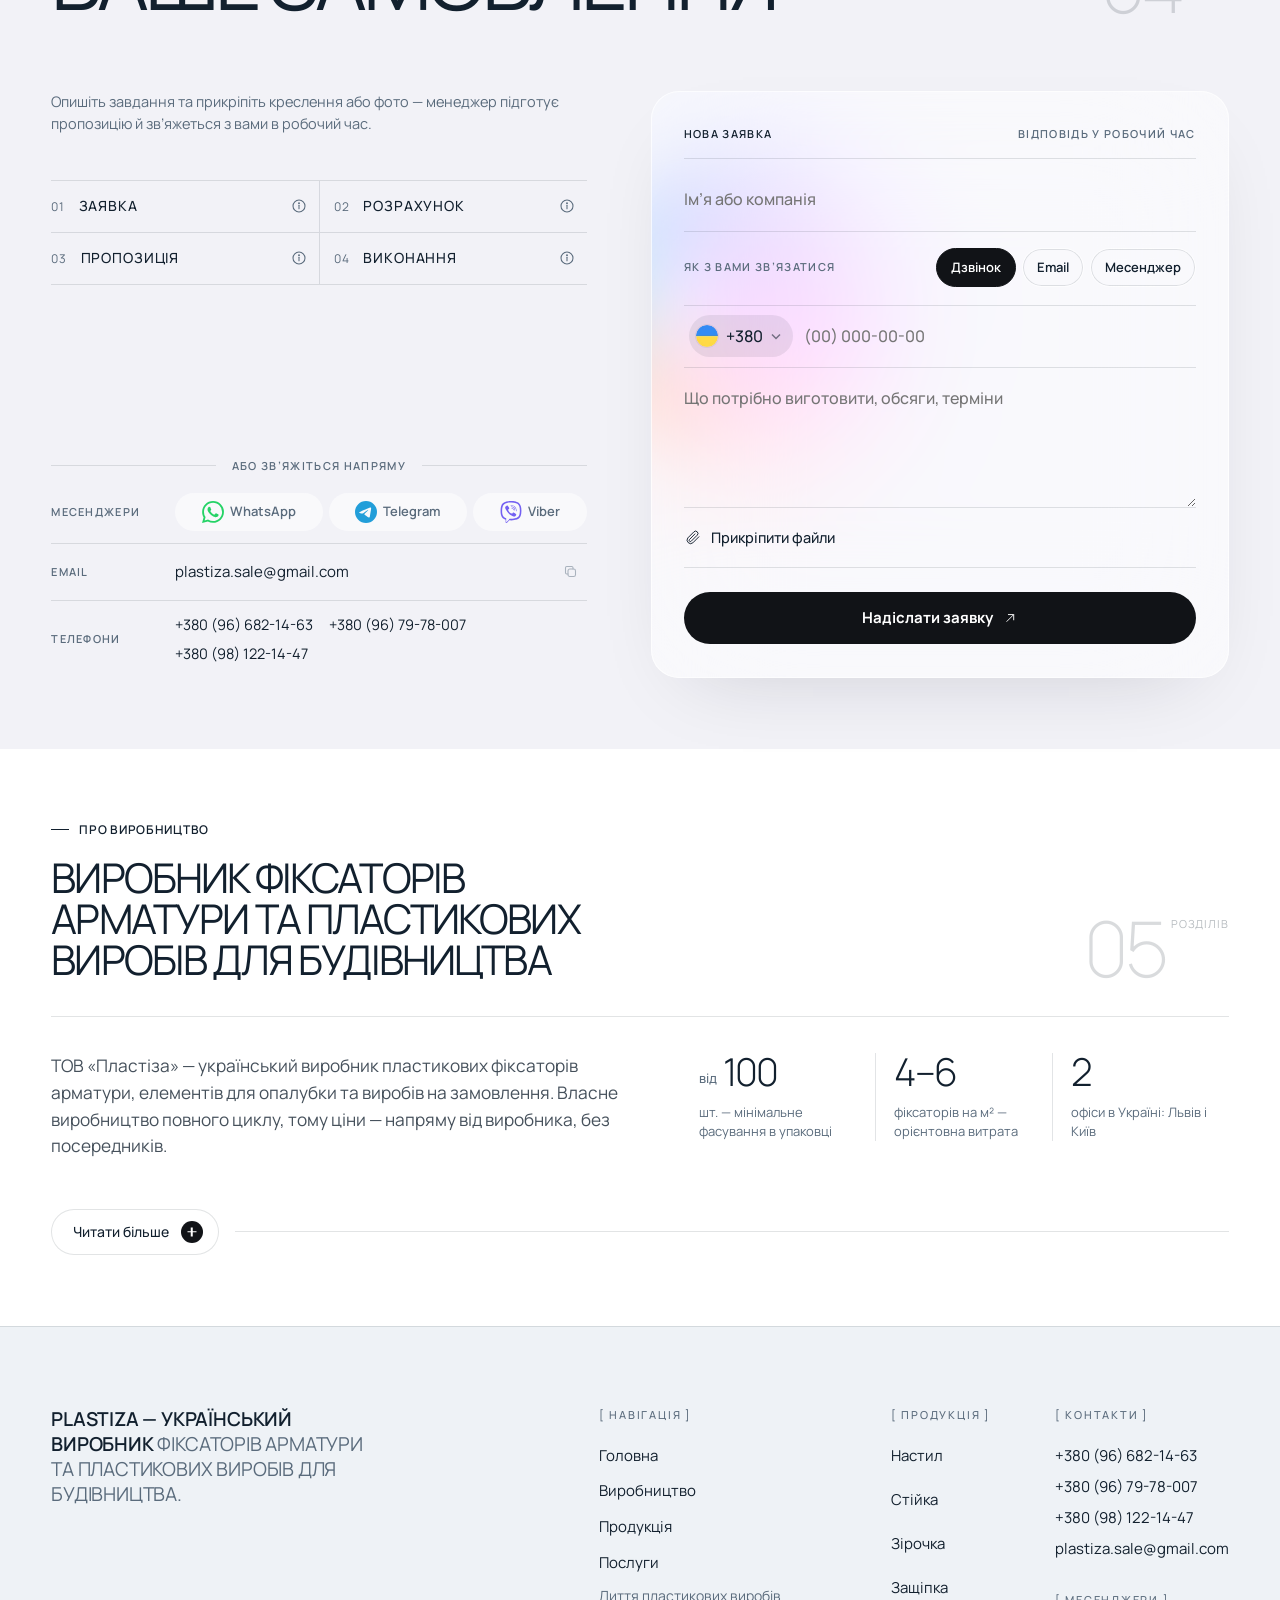
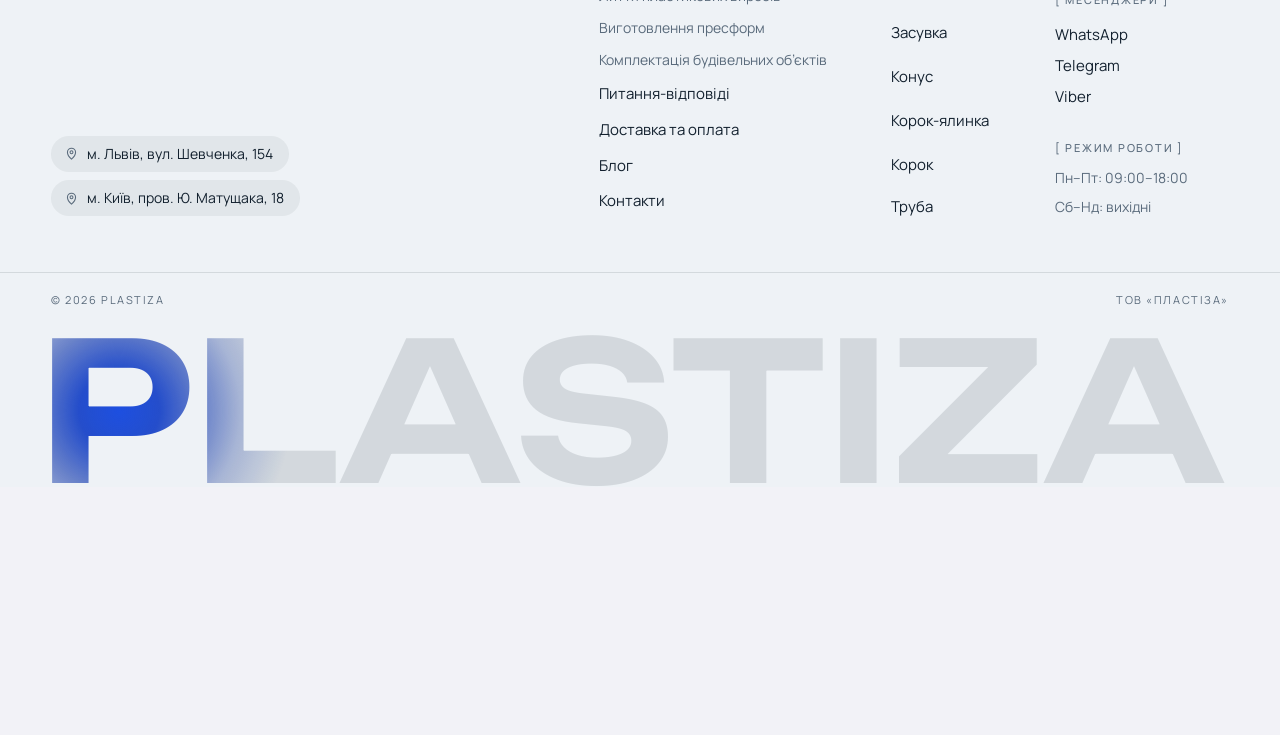
==== commit 03cd570e: "Temporary domain plastiza.org: noindex everywhere (meta + X-Robots-Tag), canonical/sitemap/bot links" ====
--- a/index.html
+++ b/index.html
@@ -6,8 +6,8 @@
 <title>PLASTIZA — виробник фіксаторів арматури та пластикових виробів</title>
 <meta name="description" content="ТОВ «Пластіза» — український виробник пластикових фіксаторів арматури та елементів опалубки. Лиття пластикових виробів на замовлення, виготовлення пресформ, комплектація будівельних об’єктів. Ціни від виробника, доставка по Україні та в ЄС.">
 <meta name="keywords" content="фіксатори арматури, пластикові фіксатори, елементи опалубки, лиття пластику, пресформи, комплектація будівельних об’єктів, виробник, Львів, Київ">
-<link rel="canonical" href="https://plastiza.vercel.app/">
-<meta name="robots" content="index, follow">
+<link rel="canonical" href="https://plastiza.org/">
+<meta name="robots" content="noindex, nofollow">
 <meta name="theme-color" content="#F2F2F7" media="(prefers-color-scheme: light)">
 <meta name="theme-color" content="#0A0A0C" media="(prefers-color-scheme: dark)">
 
@@ -17,8 +17,8 @@
 <meta property="og:locale" content="uk_UA">
 <meta property="og:title" content="PLASTIZA — виробник фіксаторів арматури та пластикових виробів">
 <meta property="og:description" content="ТОВ «Пластіза» — український виробник пластикових фіксаторів арматури та елементів опалубки. Лиття пластикових виробів на замовлення, виготовлення пресформ, комплектація будівельних об’єктів. Ціни від виробника, доставка по Україні та в ЄС.">
-<meta property="og:url" content="https://plastiza.vercel.app/">
-<meta property="og:image" content="https://plastiza.vercel.app/assets/img/og-cover.jpg">
+<meta property="og:url" content="https://plastiza.org/">
+<meta property="og:image" content="https://plastiza.org/assets/img/og-cover.jpg">
 <meta name="twitter:card" content="summary_large_image">
 
 <!-- Іконки -->
@@ -32,7 +32,7 @@
 <link href="https://fonts.googleapis.com/css2?family=Manrope:wght@300;400;500;600;700;800&family=Unbounded:wght@300;400;500;600&family=Urbanist:wght@400;500;600&display=swap" rel="stylesheet">
 
 <!-- Стилі -->
-<link rel="stylesheet" href="css/styles.css?v=202610272231">
+<link rel="stylesheet" href="css/styles.css?v=202610272244">
 
 <!-- Структуровані дані для Google -->
 <script type="application/ld+json">
@@ -41,8 +41,8 @@
   "@type": "Organization",
   "name": "ТОВ «Пластіза»",
   "alternateName": "PLASTIZA",
-  "url": "https://plastiza.vercel.app/",
-  "logo": "https://plastiza.vercel.app/assets/icons/icon-512.png",
+  "url": "https://plastiza.org/",
+  "logo": "https://plastiza.org/assets/icons/icon-512.png",
   "email": "plastiza.sale@gmail.com",
   "telephone": [
     "+380966821463",
@@ -88,6 +88,6 @@
   </section>
 </noscript>
 
-<script src="js/app.js?v=202610272231" defer></script>
+<script src="js/app.js?v=202610272244" defer></script>
 </body>
 </html>
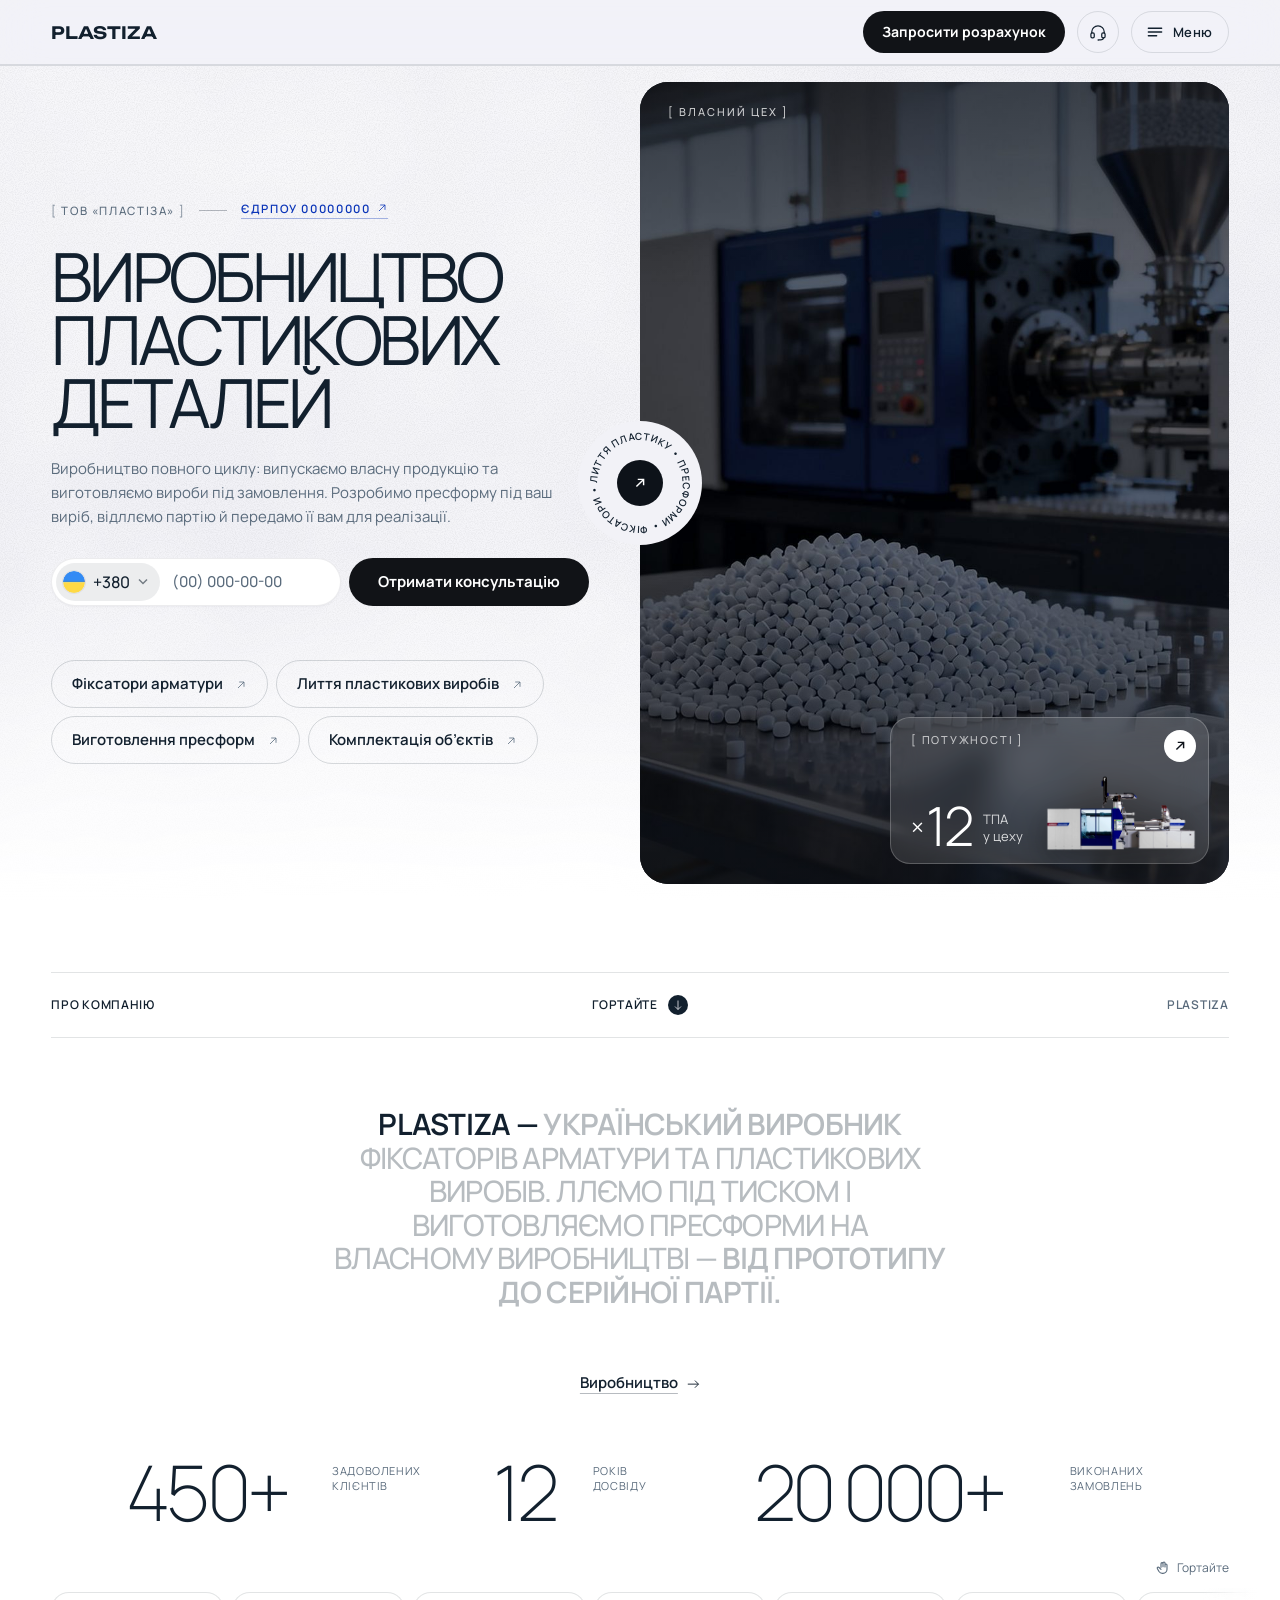
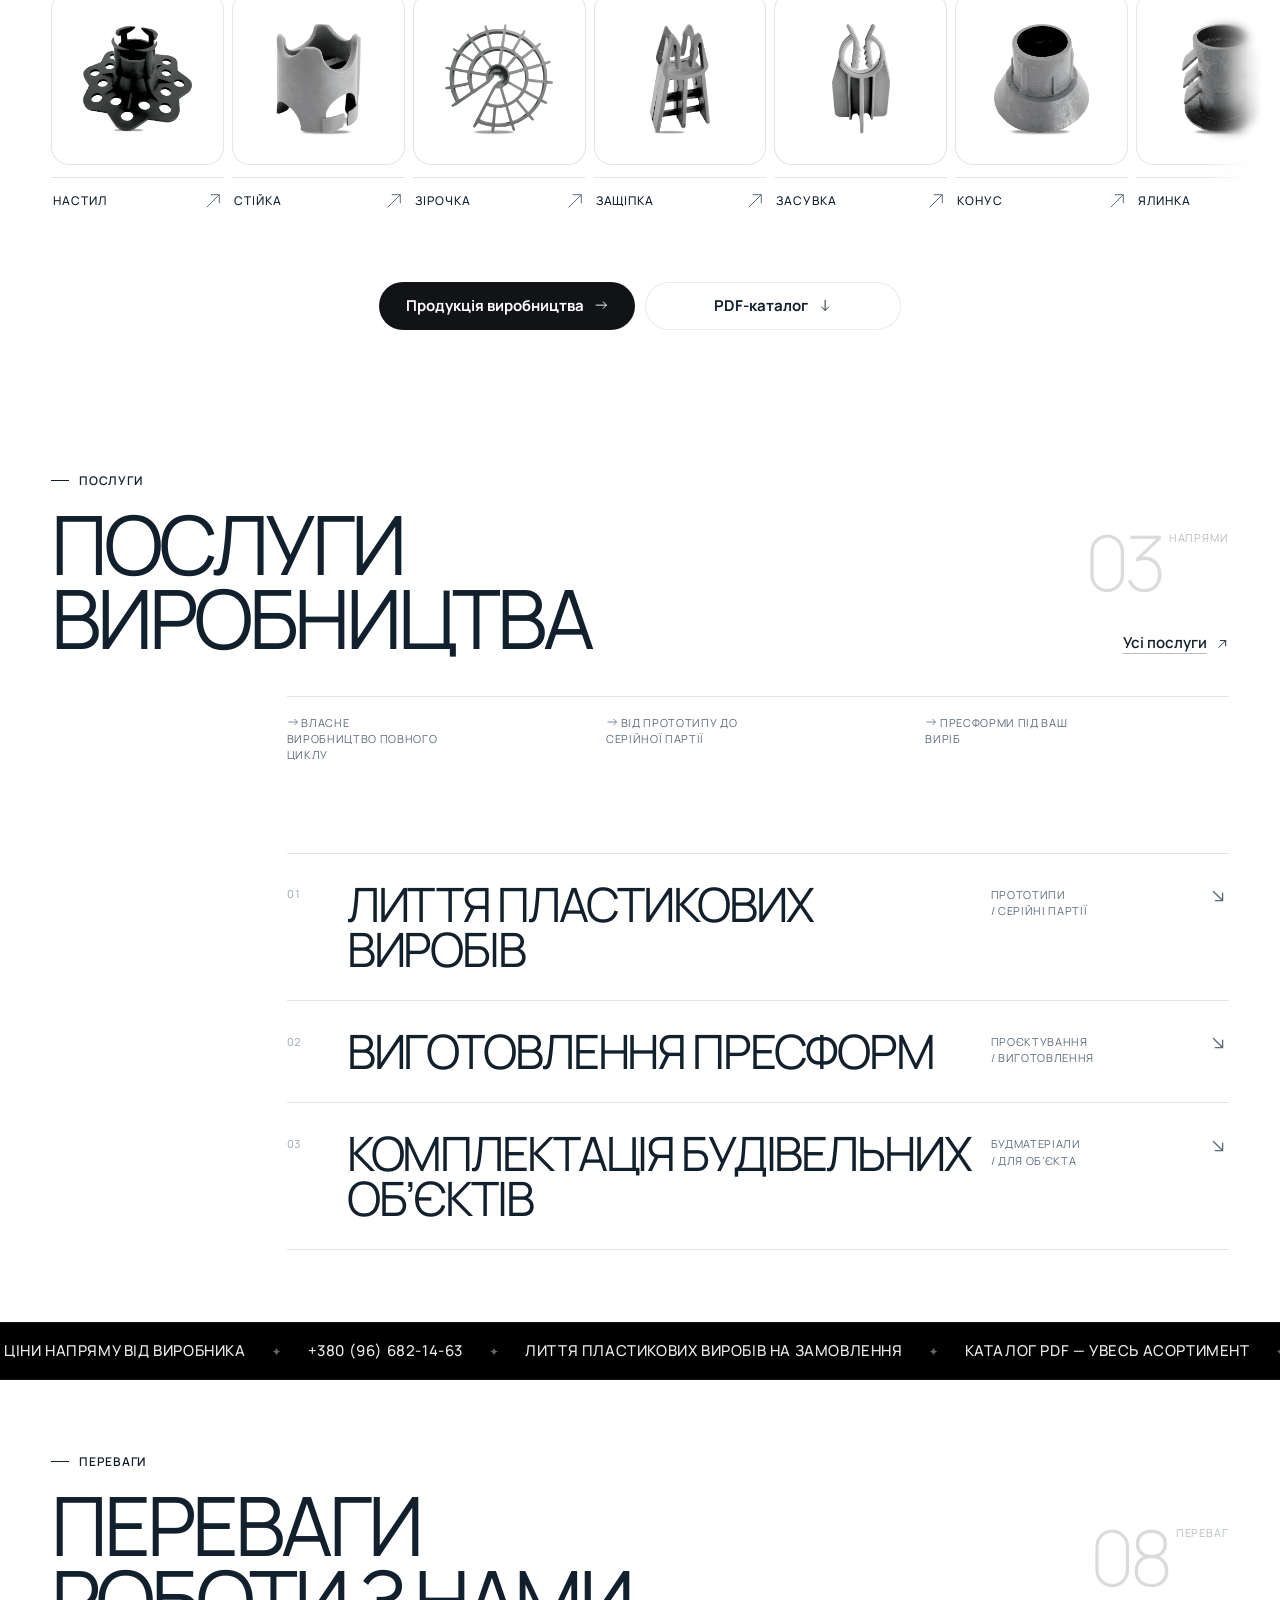
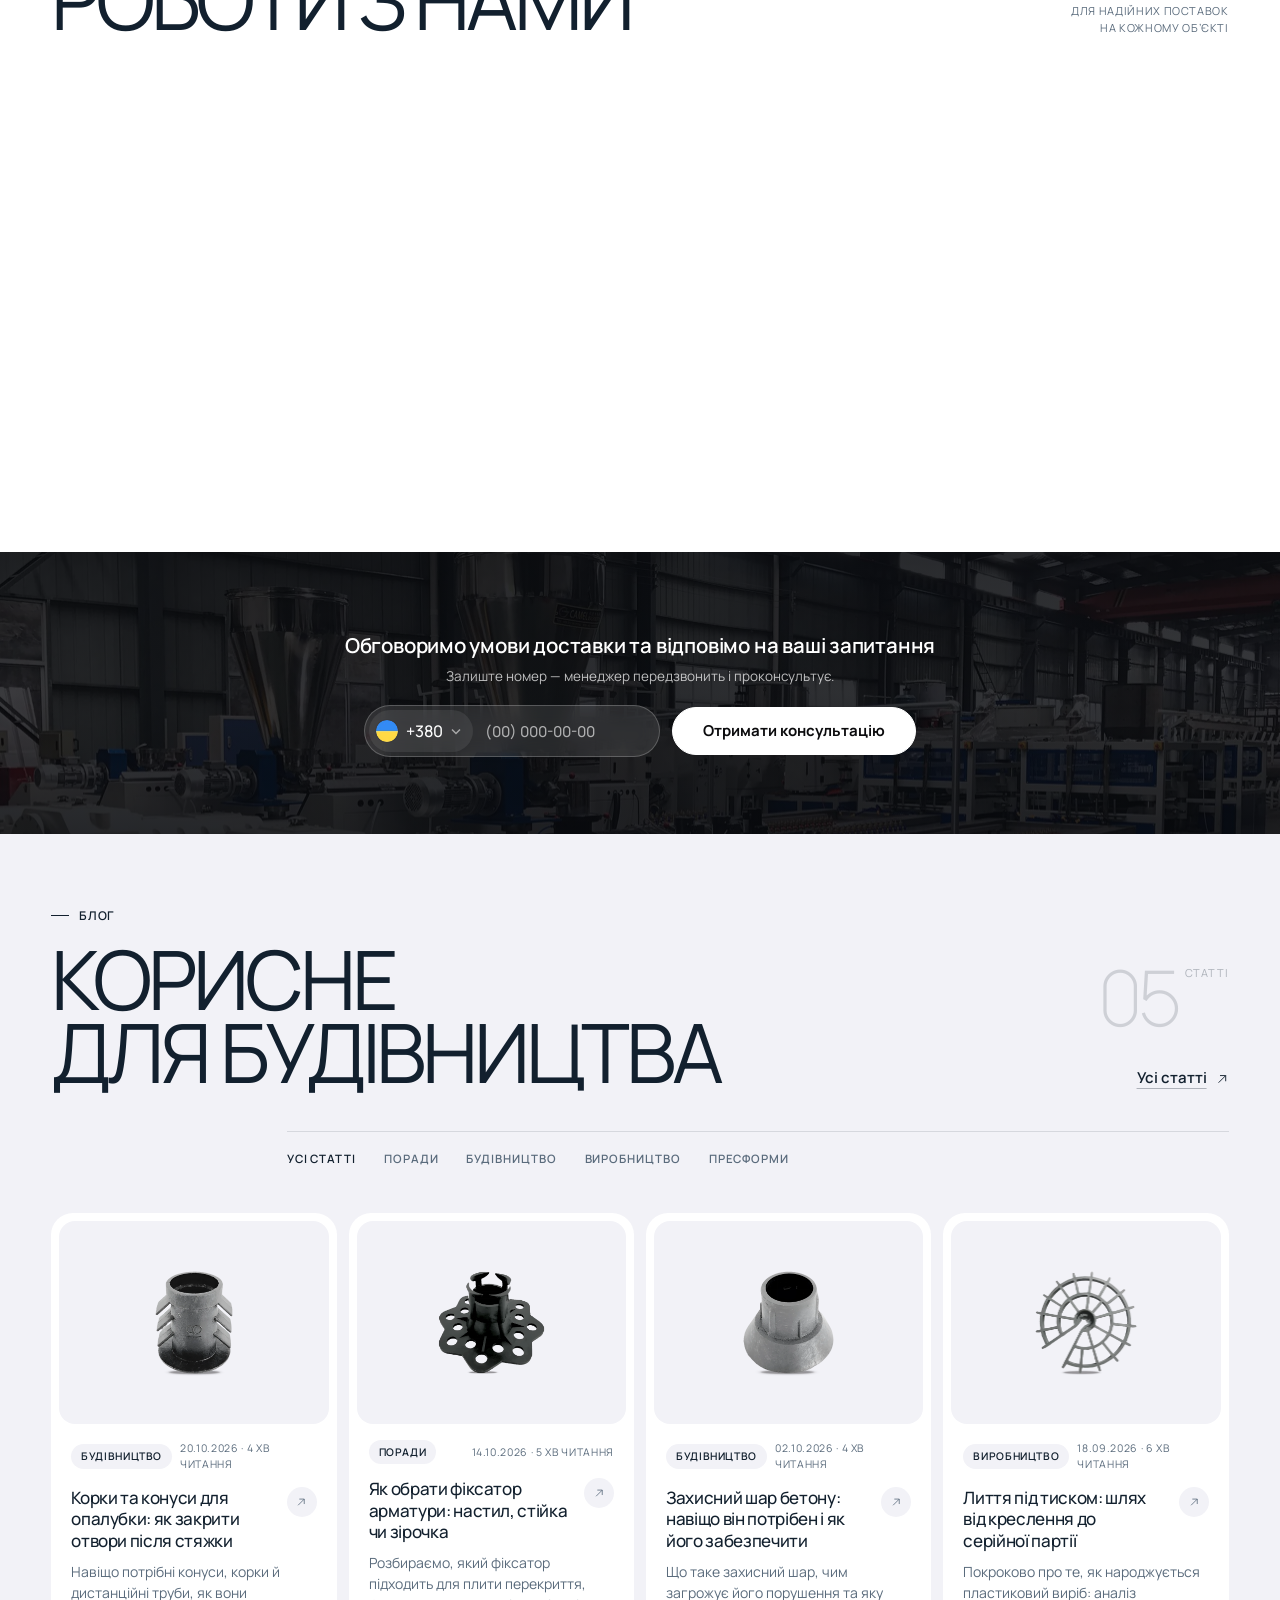
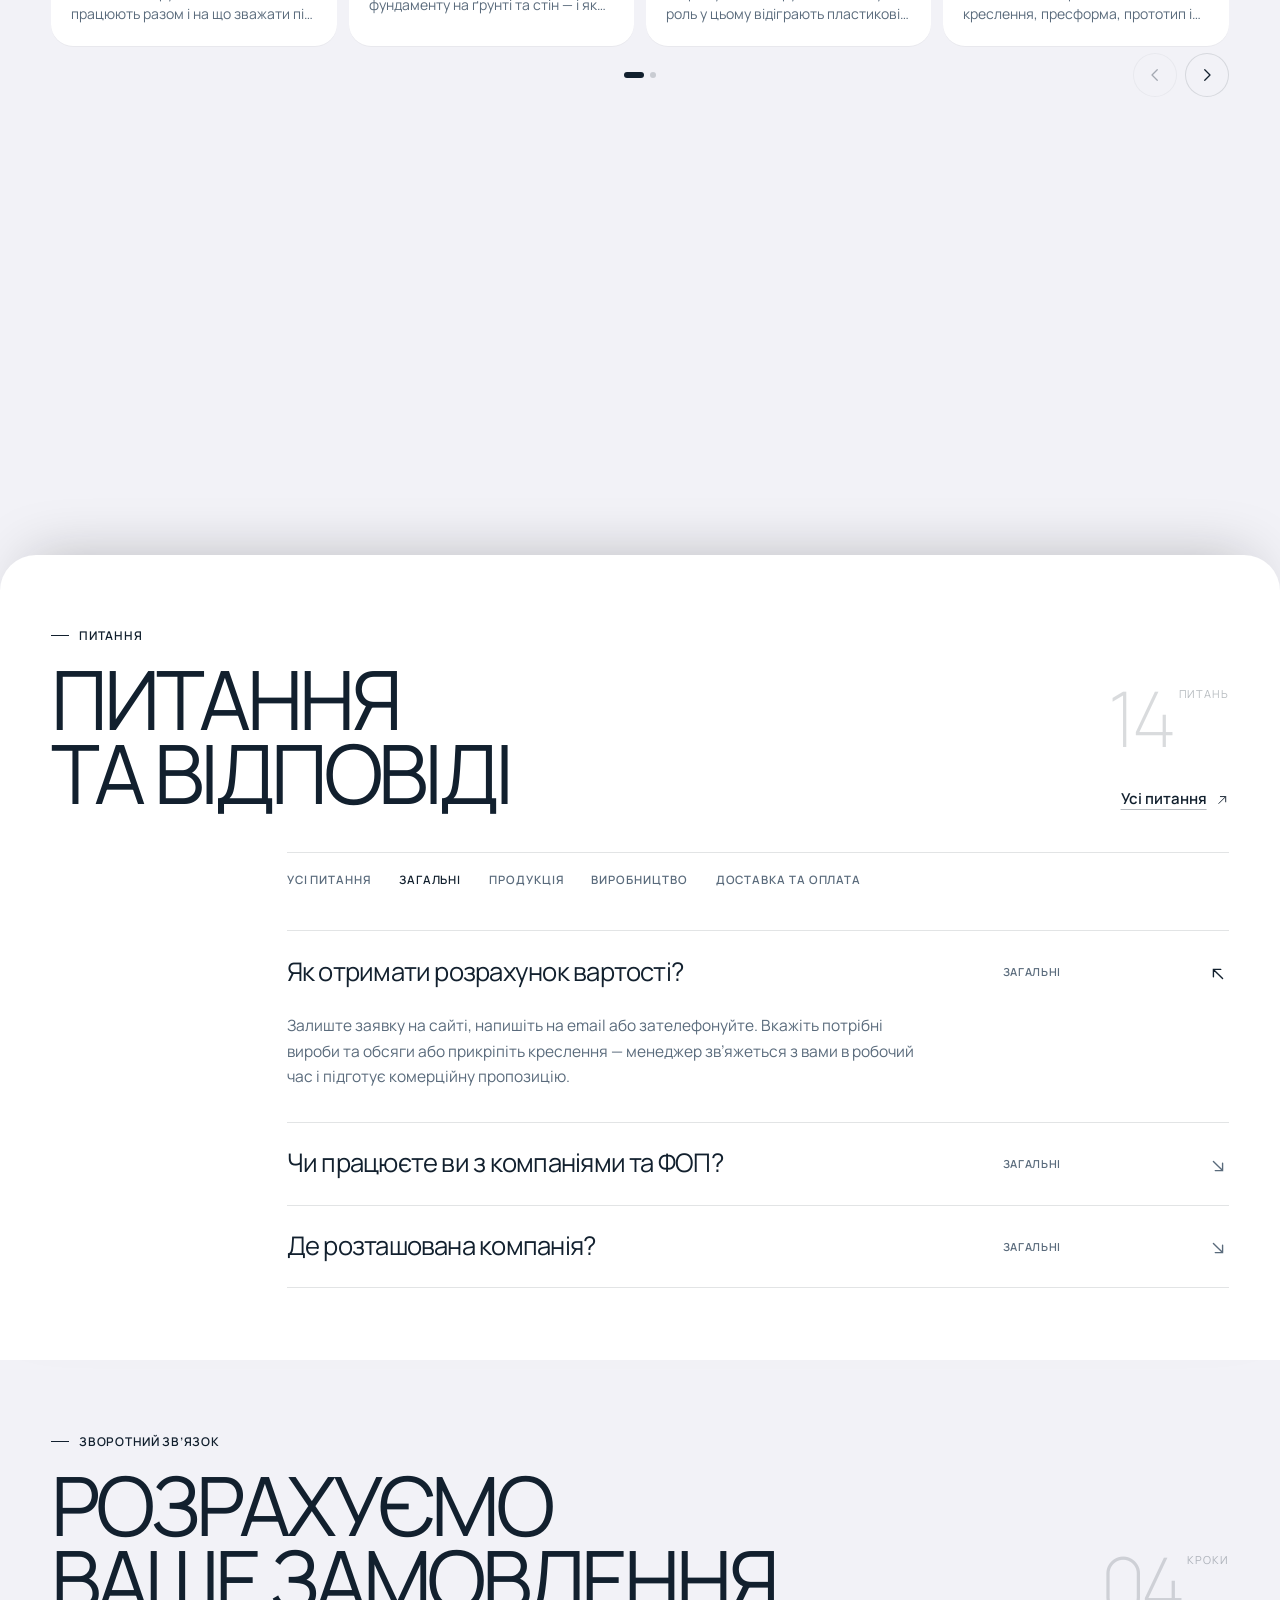
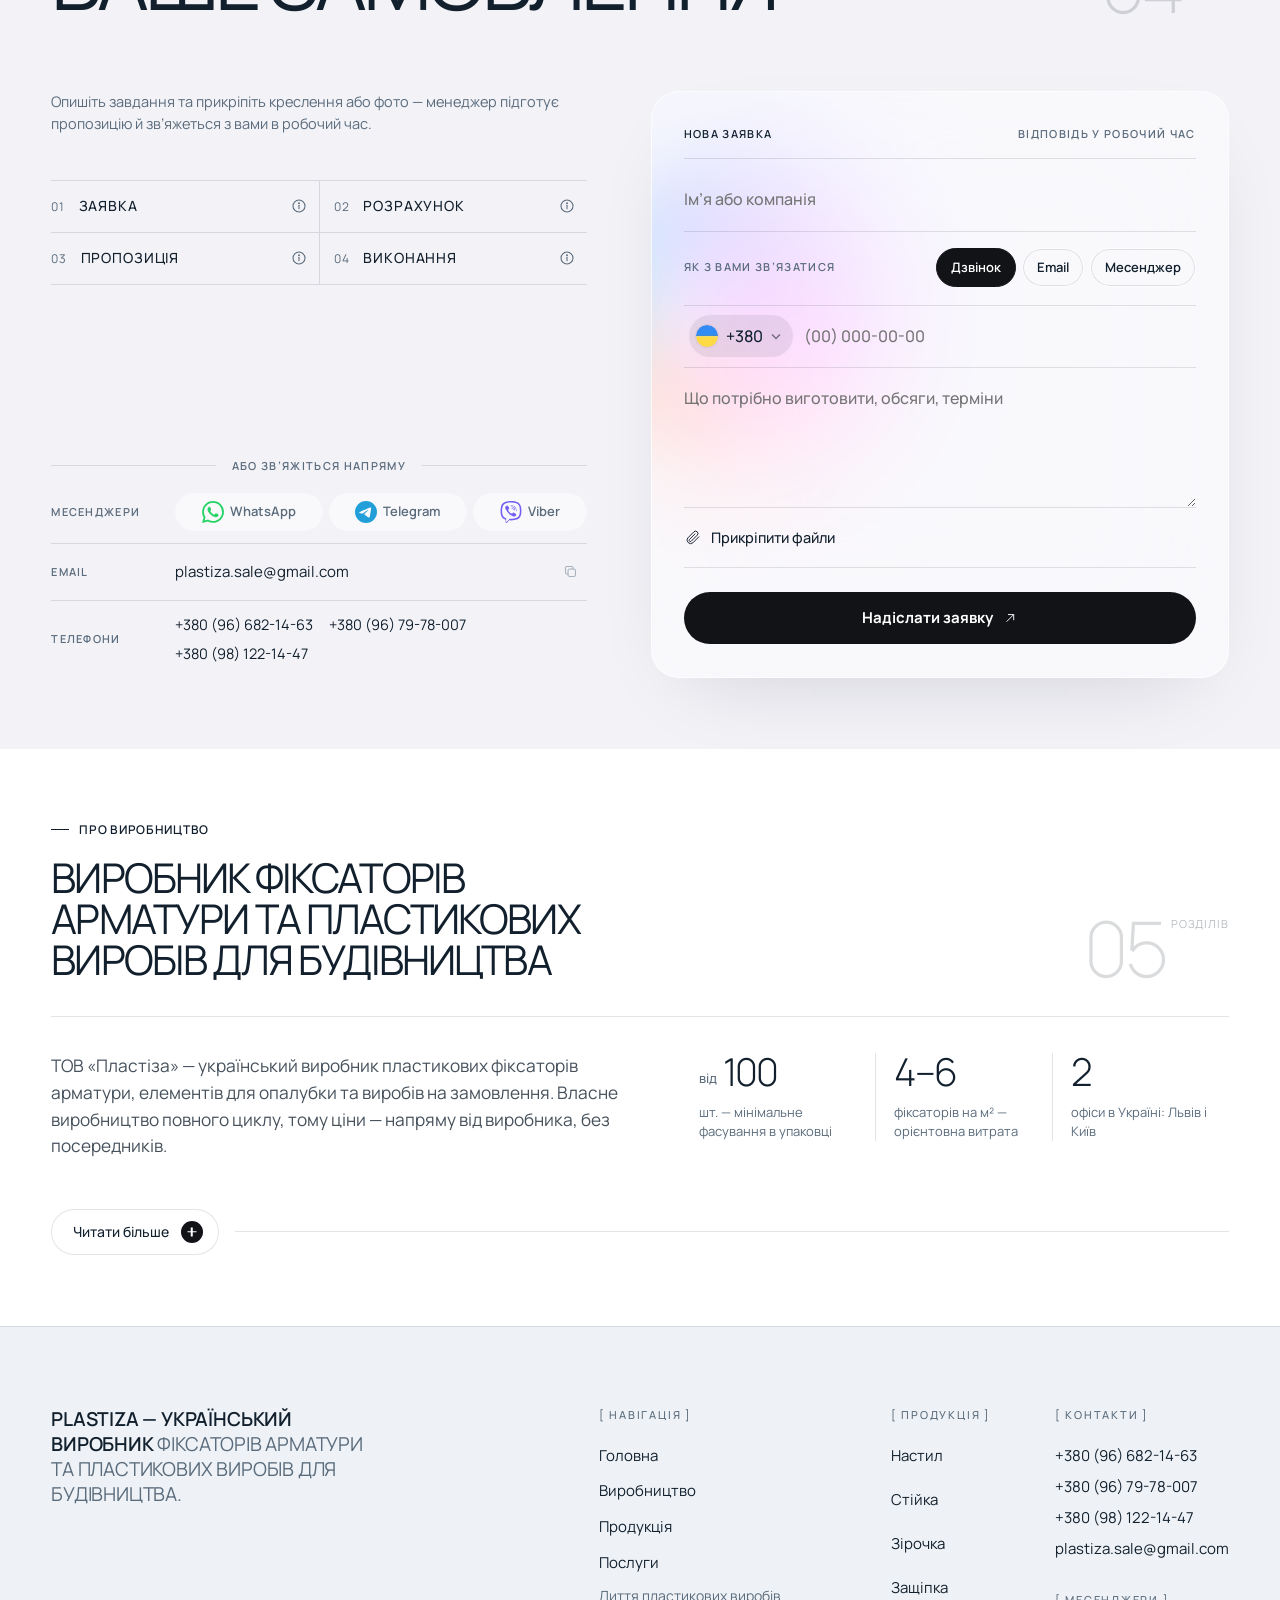
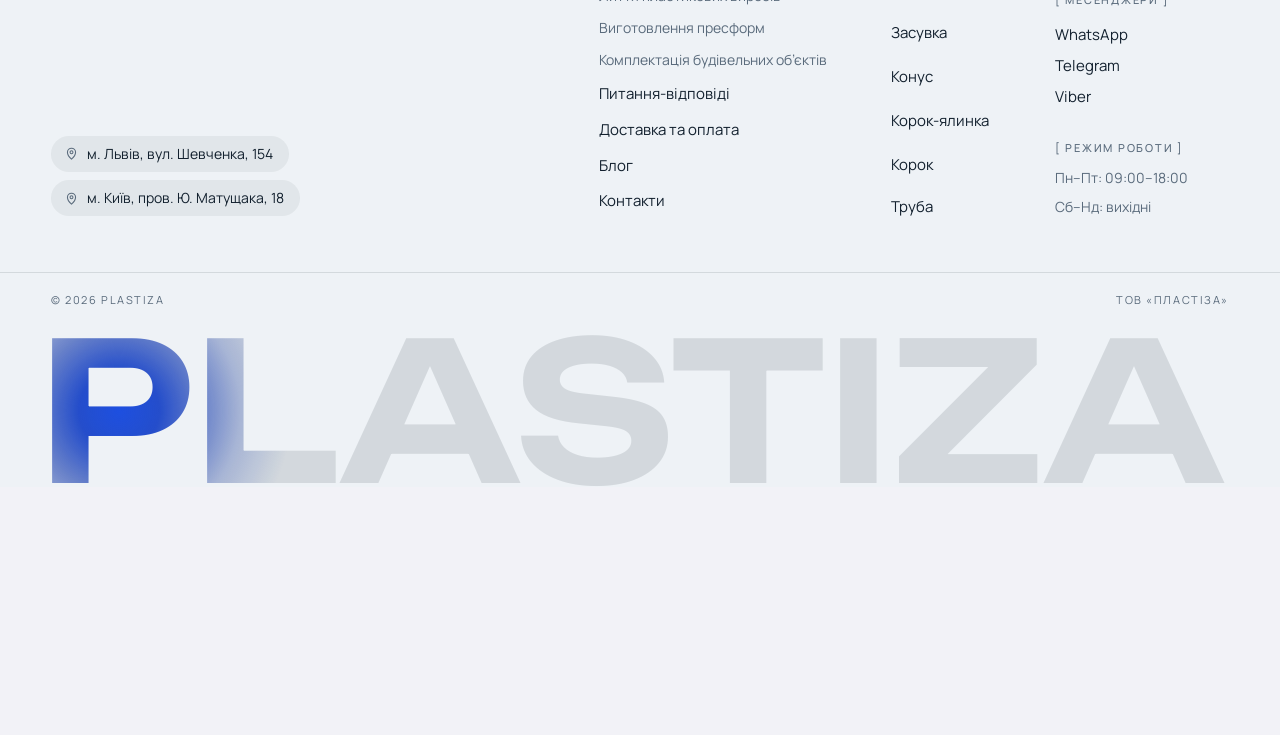
==== commit 50dc8986: "Admin: Документація section (services registry, env vars, no secrets), persisted in settings 'docs' " ====
--- a/index.html
+++ b/index.html
@@ -32,7 +32,7 @@
 <link href="https://fonts.googleapis.com/css2?family=Manrope:wght@300;400;500;600;700;800&family=Unbounded:wght@300;400;500;600&family=Urbanist:wght@400;500;600&display=swap" rel="stylesheet">
 
 <!-- Стилі -->
-<link rel="stylesheet" href="css/styles.css?v=202610272244">
+<link rel="stylesheet" href="css/styles.css?v=202610272253">
 
 <!-- Структуровані дані для Google -->
 <script type="application/ld+json">
@@ -88,6 +88,6 @@
   </section>
 </noscript>
 
-<script src="js/app.js?v=202610272244" defer></script>
+<script src="js/app.js?v=202610272253" defer></script>
 </body>
 </html>
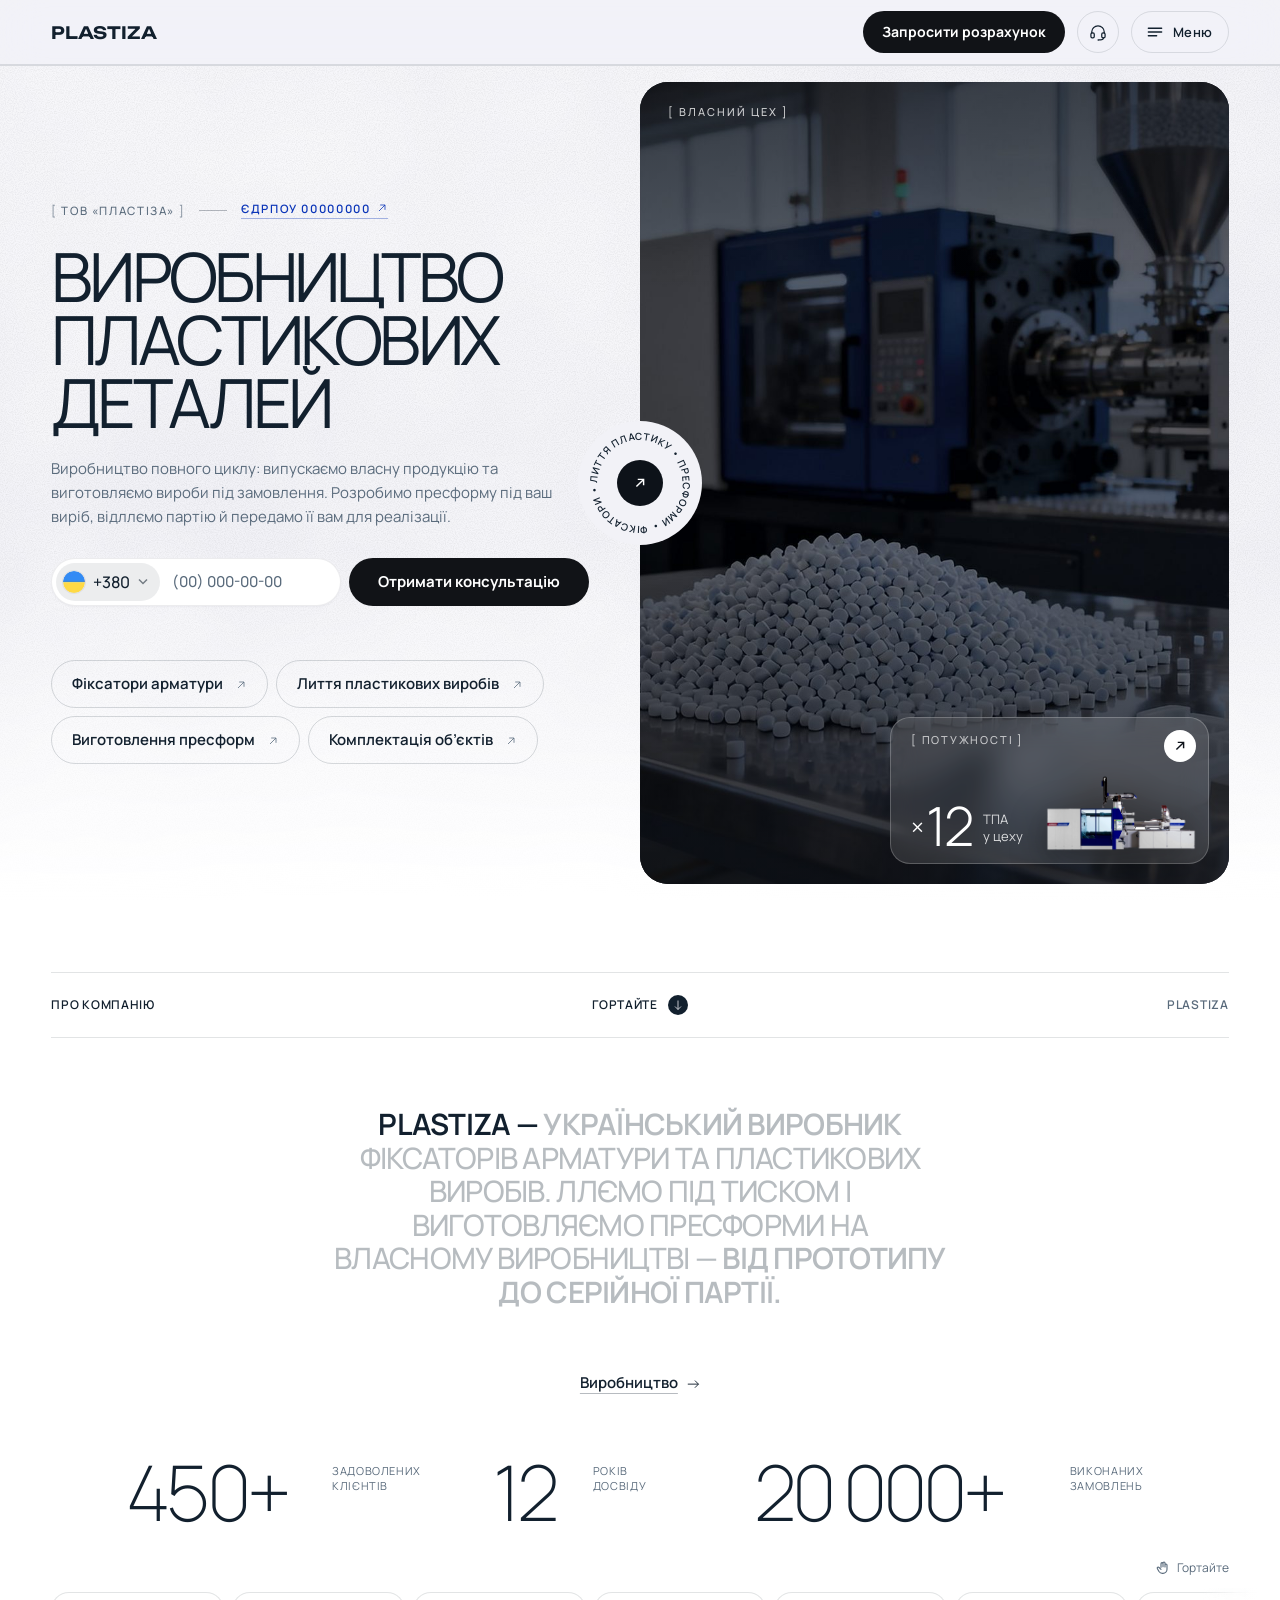
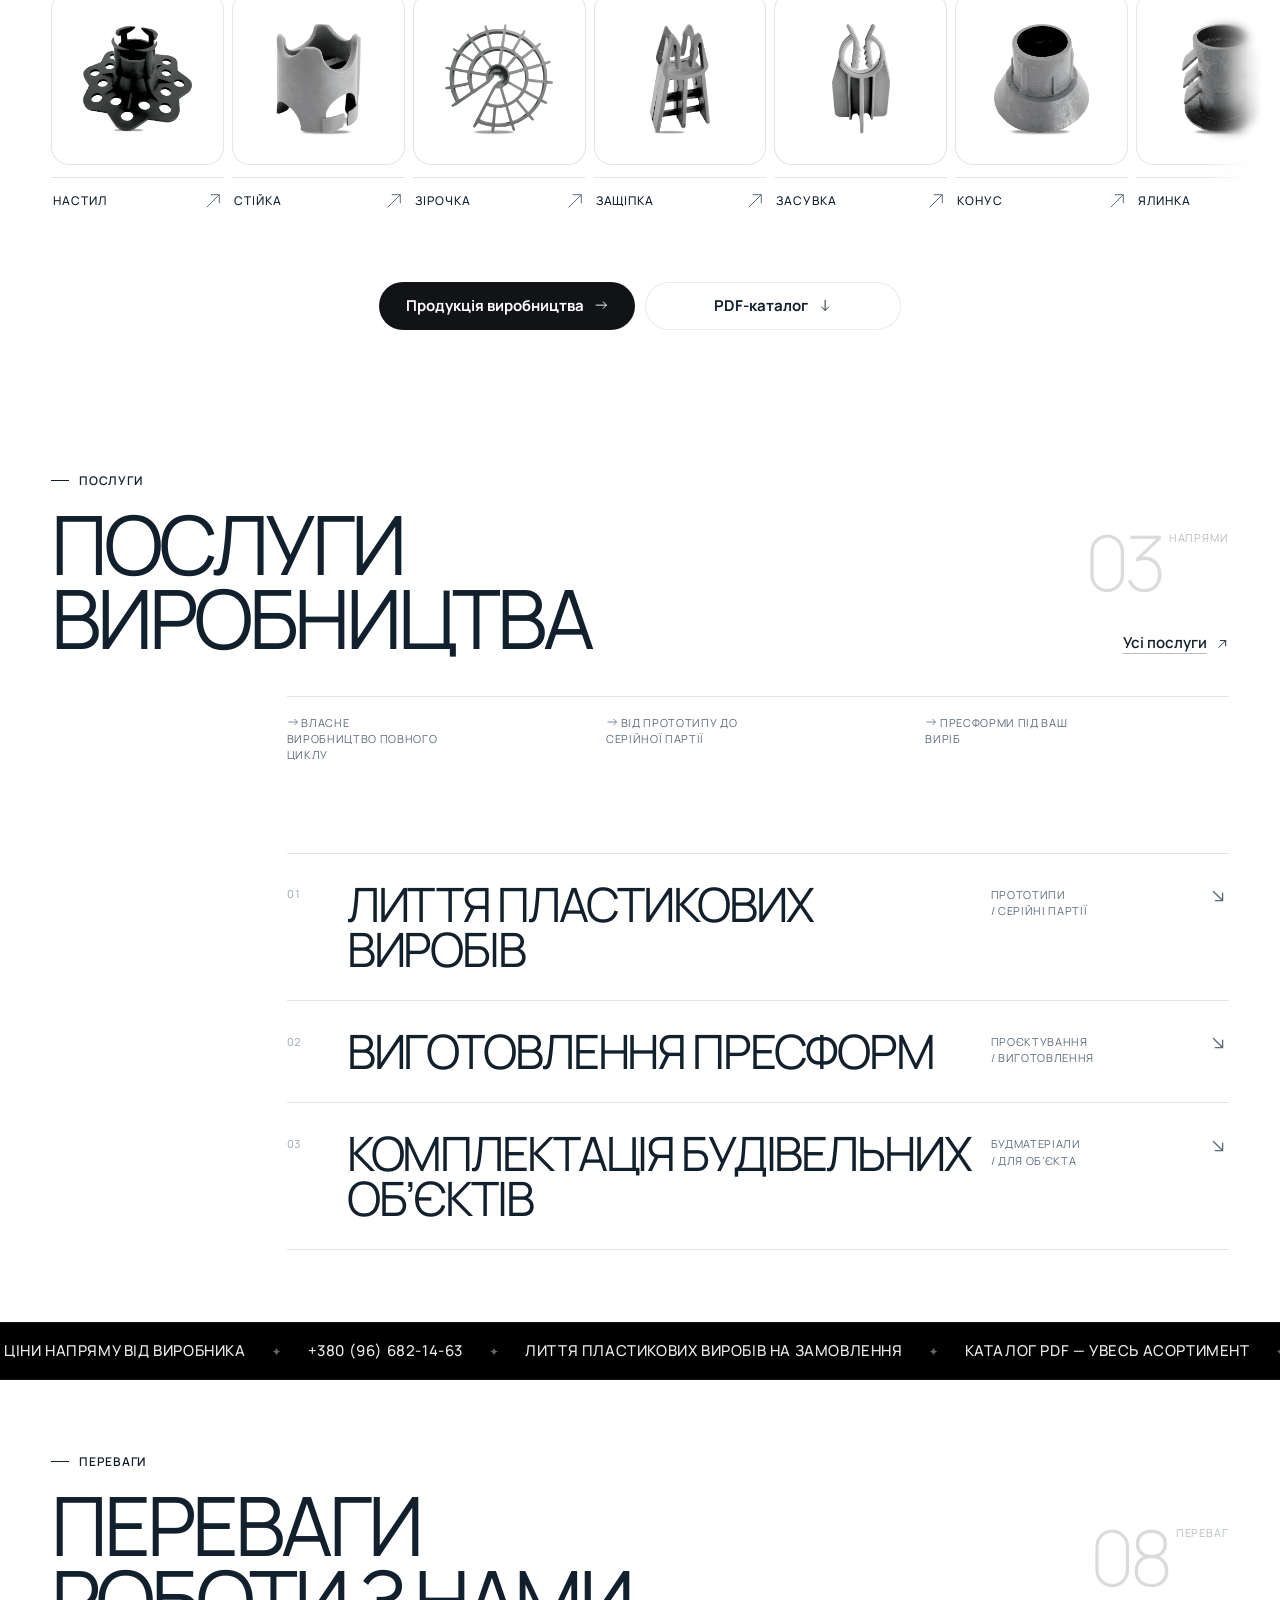
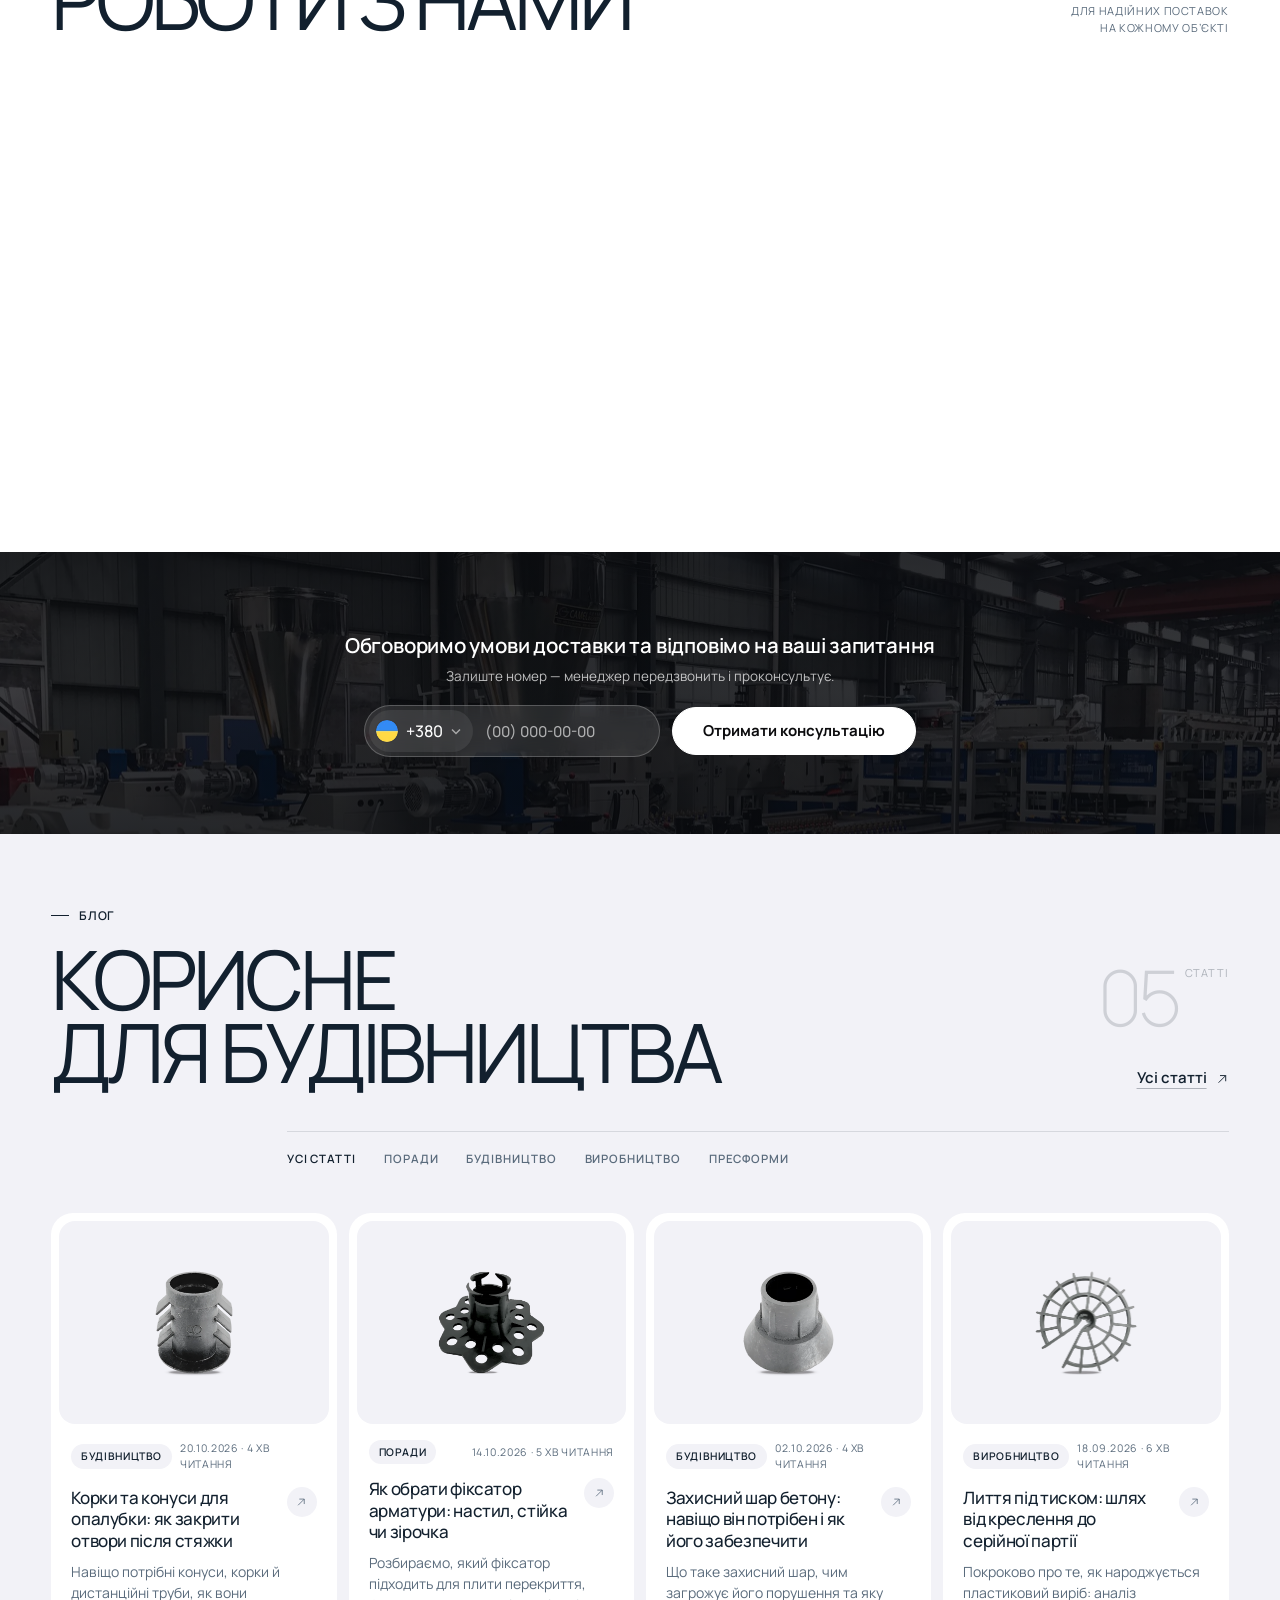
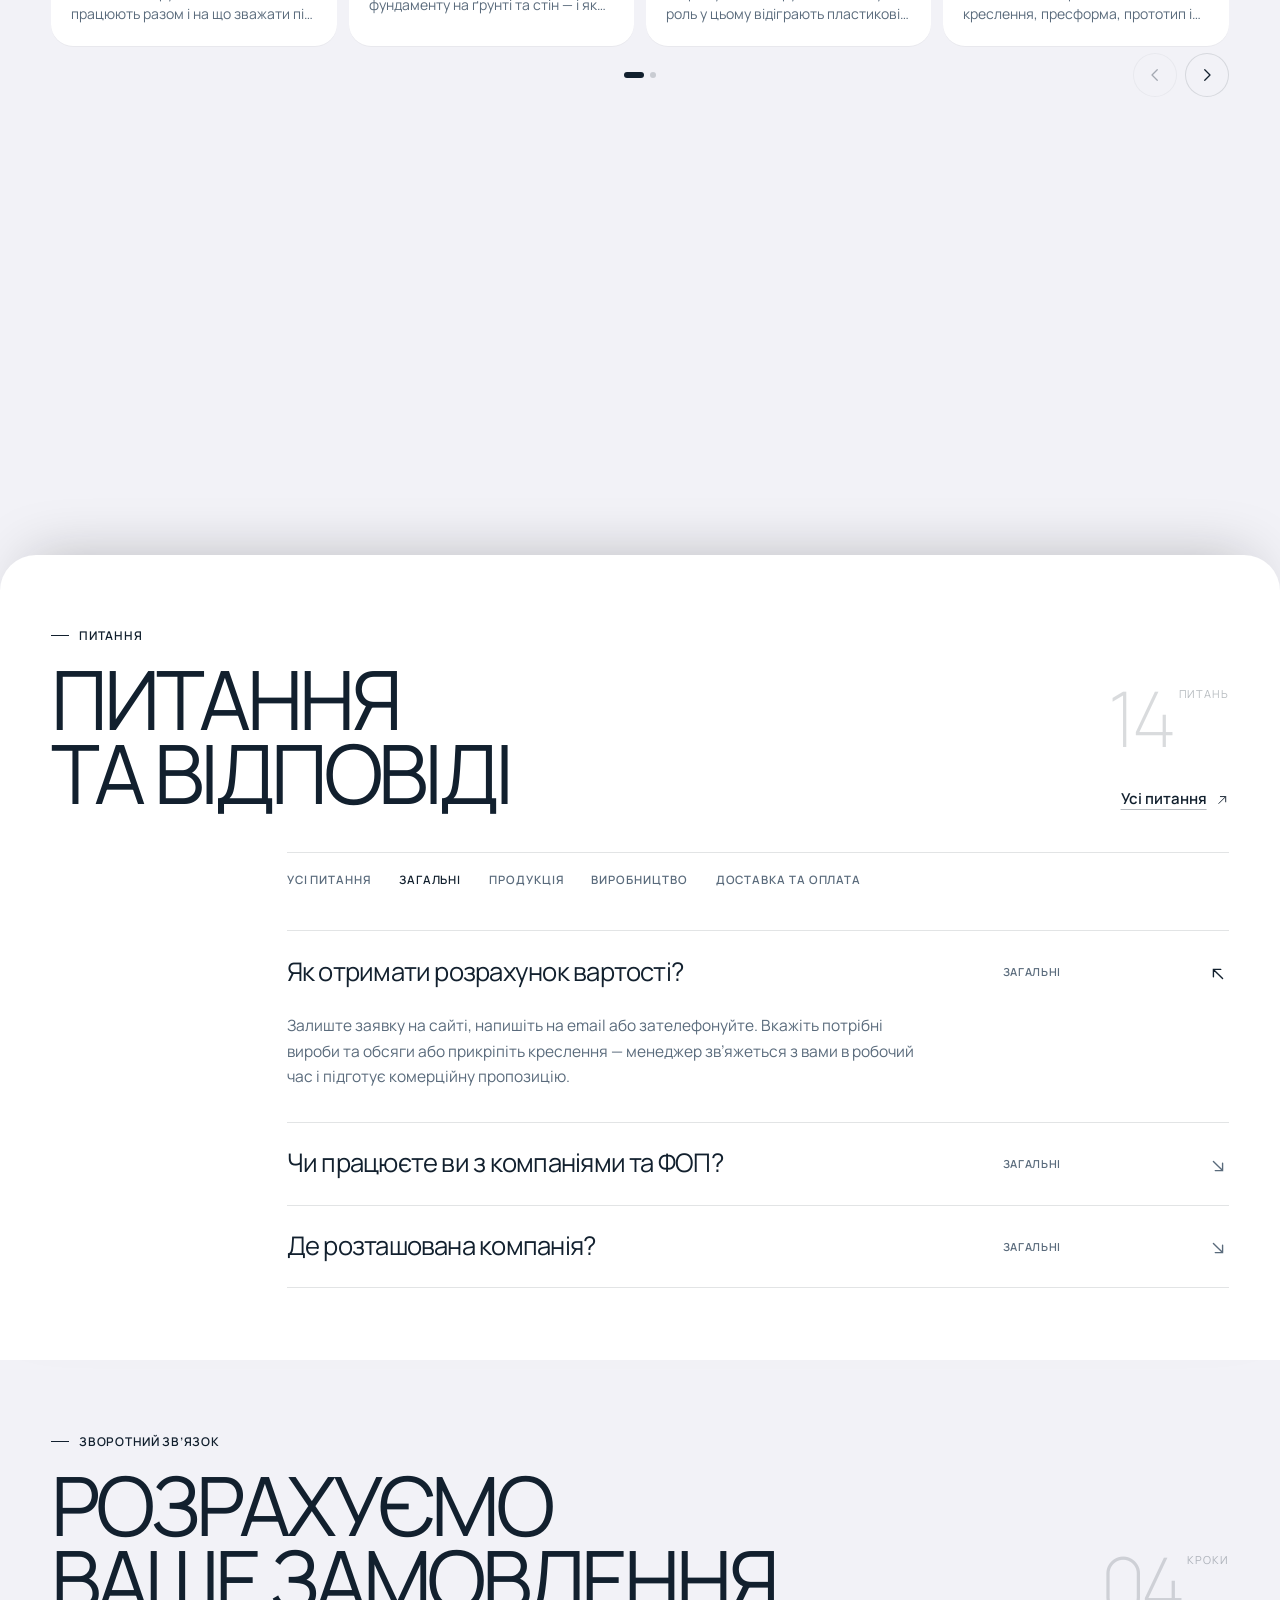
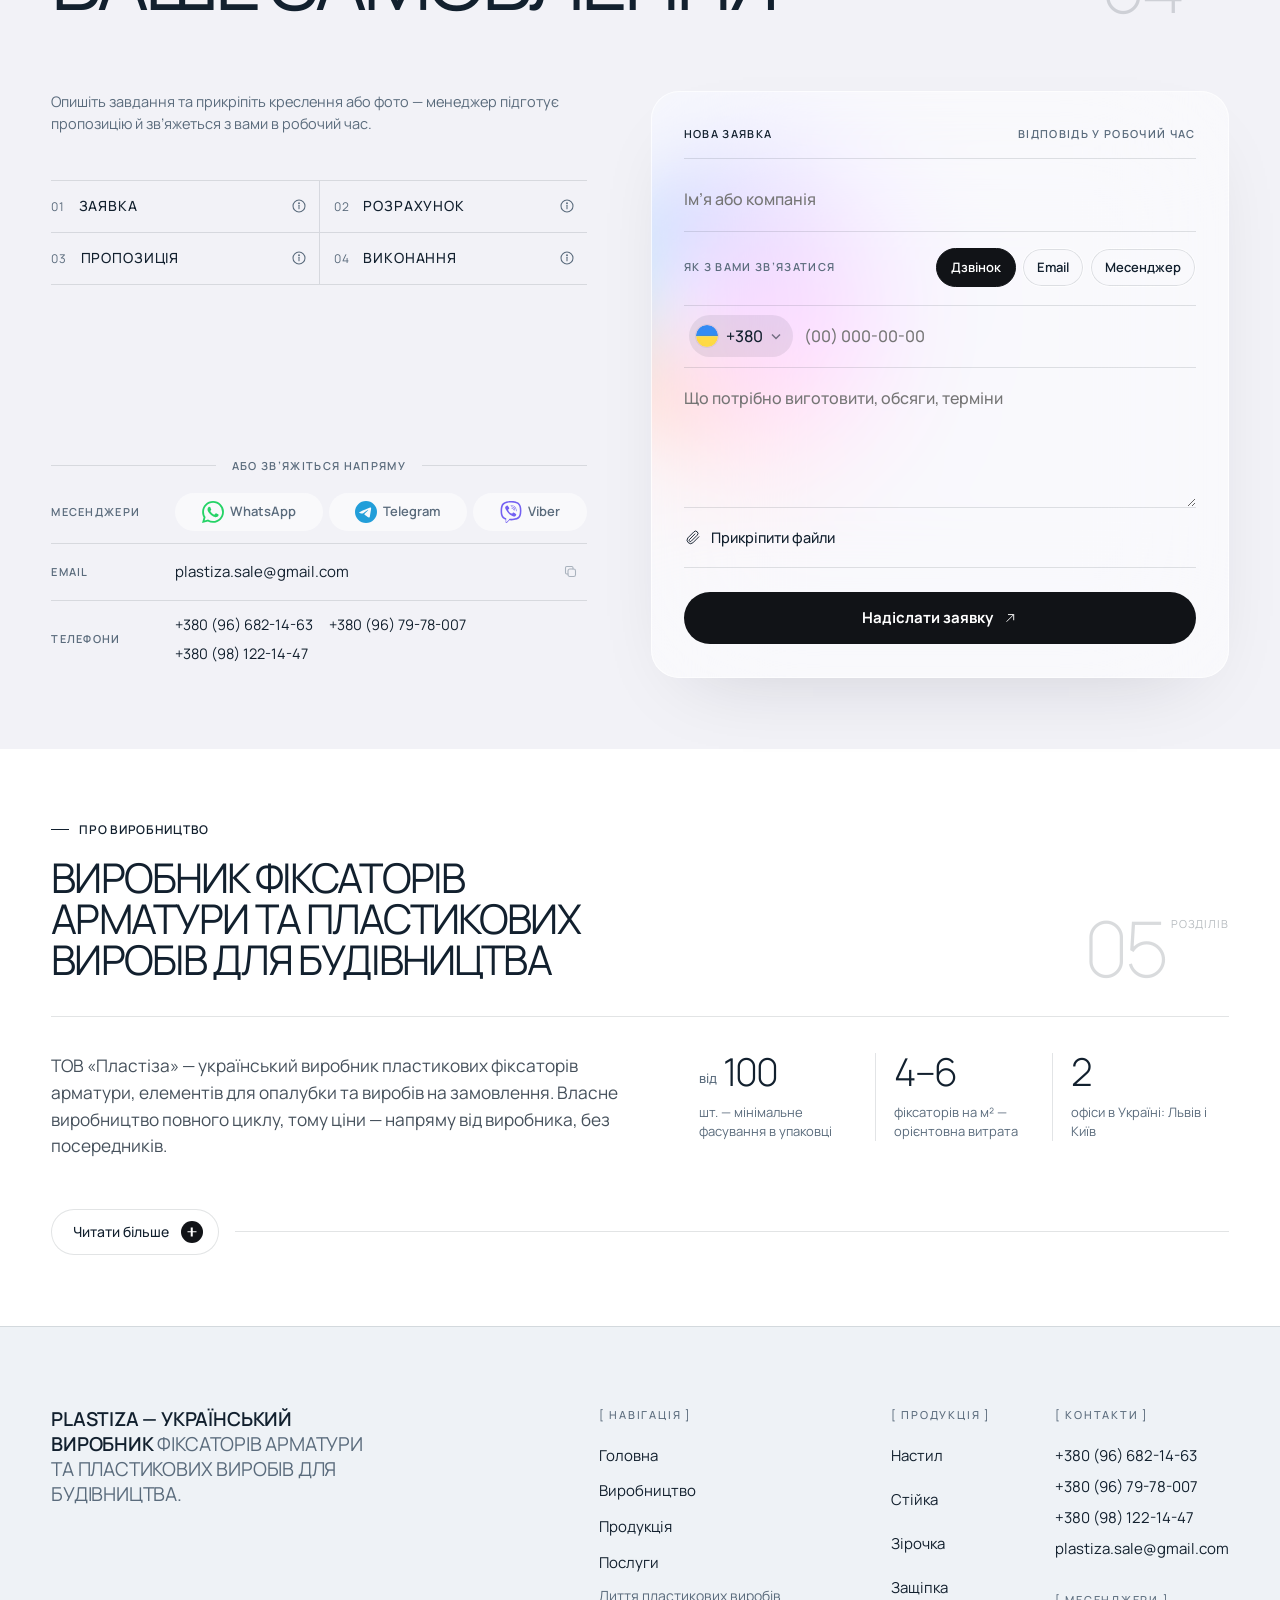
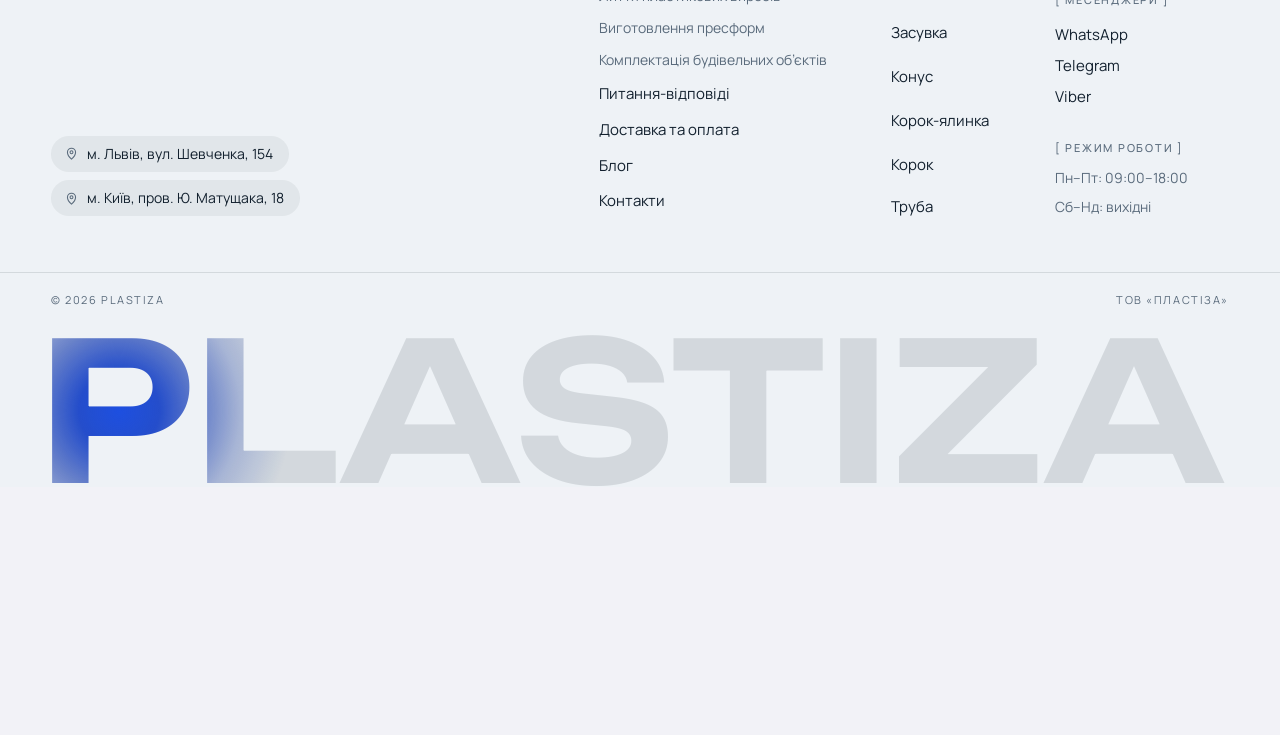
==== commit 93c36a73: "Fixes: dark-theme button hover stays white with blue text; production-page form sized like hero; sta" ====
--- a/index.html
+++ b/index.html
@@ -32,7 +32,7 @@
 <link href="https://fonts.googleapis.com/css2?family=Manrope:wght@300;400;500;600;700;800&family=Unbounded:wght@300;400;500;600&family=Urbanist:wght@400;500;600&display=swap" rel="stylesheet">
 
 <!-- Стилі -->
-<link rel="stylesheet" href="css/styles.css?v=202610272253">
+<link rel="stylesheet" href="css/styles.css?v=202610272341">
 
 <!-- Структуровані дані для Google -->
 <script type="application/ld+json">
@@ -88,6 +88,6 @@
   </section>
 </noscript>
 
-<script src="js/app.js?v=202610272253" defer></script>
+<script src="js/app.js?v=202610272341" defer></script>
 </body>
 </html>
--- a/css/styles.css
+++ b/css/styles.css
@@ -4055,3 +4055,28 @@
 html body .pdf-m .pq-cv-k>div{padding:18px 12px 0 0!important;border-left:0!important}
 html body .pdf-m .pq-cv-k>div:nth-child(even){padding-left:16px!important;border-left:1px solid rgba(255,255,255,.16)!important}
 @media (max-width:700px){html body .pq-cv-k{grid-template-columns:1fr 1fr!important;row-gap:22px}html body .pq-cv-k>div{padding:18px 12px 0 0!important;border-left:0!important}html body .pq-cv-k>div:nth-child(even){padding-left:16px!important;border-left:1px solid rgba(255,255,255,.16)!important}}
+
+/*FIX1-START*/
+/* ===== 28.10: темна тема — кнопки при наведенні/натисканні лишаються білими, текст синій ===== */
+:root[data-theme="dark"] body :is(.btn:not(.g):not(.tlink):not(.hx-b2),.hx-chip.pri-pdf,.lf3-sb,.pd2-b):is(:hover,:active,:focus-visible):not(:disabled){background:#fff!important;border-color:#fff!important;color:#0B35B8!important;box-shadow:0 12px 28px -14px rgba(255,255,255,.35)!important}
+:root[data-theme="dark"] body :is(.btn:not(.g):not(.tlink):not(.hx-b2),.hx-chip.pri-pdf,.lf3-sb,.pd2-b):is(:hover,:active,:focus-visible):not(:disabled) *{color:#0B35B8!important}
+:root[data-theme="dark"] body :is(.btn:not(.g):not(.tlink):not(.hx-b2),.hx-chip.pri-pdf,.lf3-sb,.pd2-b):is(:hover,:active,:focus-visible):not(:disabled)::before{opacity:0!important}
+@media (prefers-color-scheme:dark){
+:root:not([data-theme="light"]) body :is(.btn:not(.g):not(.tlink):not(.hx-b2),.hx-chip.pri-pdf,.lf3-sb,.pd2-b):is(:hover,:active,:focus-visible):not(:disabled){background:#fff!important;border-color:#fff!important;color:#0B35B8!important;box-shadow:0 12px 28px -14px rgba(255,255,255,.35)!important}
+:root:not([data-theme="light"]) body :is(.btn:not(.g):not(.tlink):not(.hx-b2),.hx-chip.pri-pdf,.lf3-sb,.pd2-b):is(:hover,:active,:focus-visible):not(:disabled) *{color:#0B35B8!important}
+:root:not([data-theme="light"]) body :is(.btn:not(.g):not(.tlink):not(.hx-b2),.hx-chip.pri-pdf,.lf3-sb,.pd2-b):is(:hover,:active,:focus-visible):not(:disabled)::before{opacity:0!important}}
+
+/* ===== форма в першому екрані сторінок (Виробництво тощо) — ті самі розміри, що й на головній ===== */
+@media (min-width:761px){html body #view .pri-q .hqf :is(input,.phw-i){height:48px!important;min-height:48px!important}html body #view .pri-q .hqf .btn{height:48px!important;min-height:48px!important}html body #view .pri-q .phc{max-height:38px!important}}
+@media (max-width:760px){html body #view .pri-q .hqf{grid-template-columns:1fr!important;gap:10px!important}html body #view .pri-q .hqf :is(input,.phw-i){height:54px!important;min-height:54px!important}html body #view .pri-q .hqf .btn{height:54px!important;min-height:54px!important;width:100%}html body #view .pri-q .phc{max-height:42px!important}}
+
+/* ===== етапи: без горизонтальних смужок — лінія з кружечками, що заповнюються при прокрутці (як «Шлях компанії») ===== */
+html body #view :is(.st2,.sp6-st).stk>li{border-top:0!important}
+html body #view :is(.st2,.sp6-st).stk>li::before{display:none!important}
+html body #view :is(.st2,.sp6-st).stk-col>li::after{display:block!important}
+html body #view :is(.st2,.sp6-st).stk-row>li{padding-top:30px!important}
+html body #view :is(.st2,.sp6-st).stk-row>li::after{content:""!important;display:block!important;position:absolute;left:0;top:-4px;width:9px;height:9px;border-radius:50%;box-sizing:border-box;background:var(--bg,#fff);border:1.5px solid color-mix(in srgb,var(--ink) 35%,transparent);z-index:3;transition:background .35s,border-color .35s,box-shadow .35s}
+html body #view :is(.st2,.sp6-st).stk>li.stk-on::after{background:#0B35B8!important;border-color:#0B35B8!important;box-shadow:0 0 0 4px rgba(11,53,184,.16)}
+:root[data-theme="dark"] body #view :is(.st2,.sp6-st).stk>li.stk-on::after{background:#5A86FF!important;border-color:#5A86FF!important;box-shadow:0 0 0 4px rgba(90,134,255,.2)}
+@media (prefers-color-scheme:dark){:root:not([data-theme="light"]) body #view :is(.st2,.sp6-st).stk>li.stk-on::after{background:#5A86FF!important;border-color:#5A86FF!important;box-shadow:0 0 0 4px rgba(90,134,255,.2)}}
+/*FIX1-END*/
